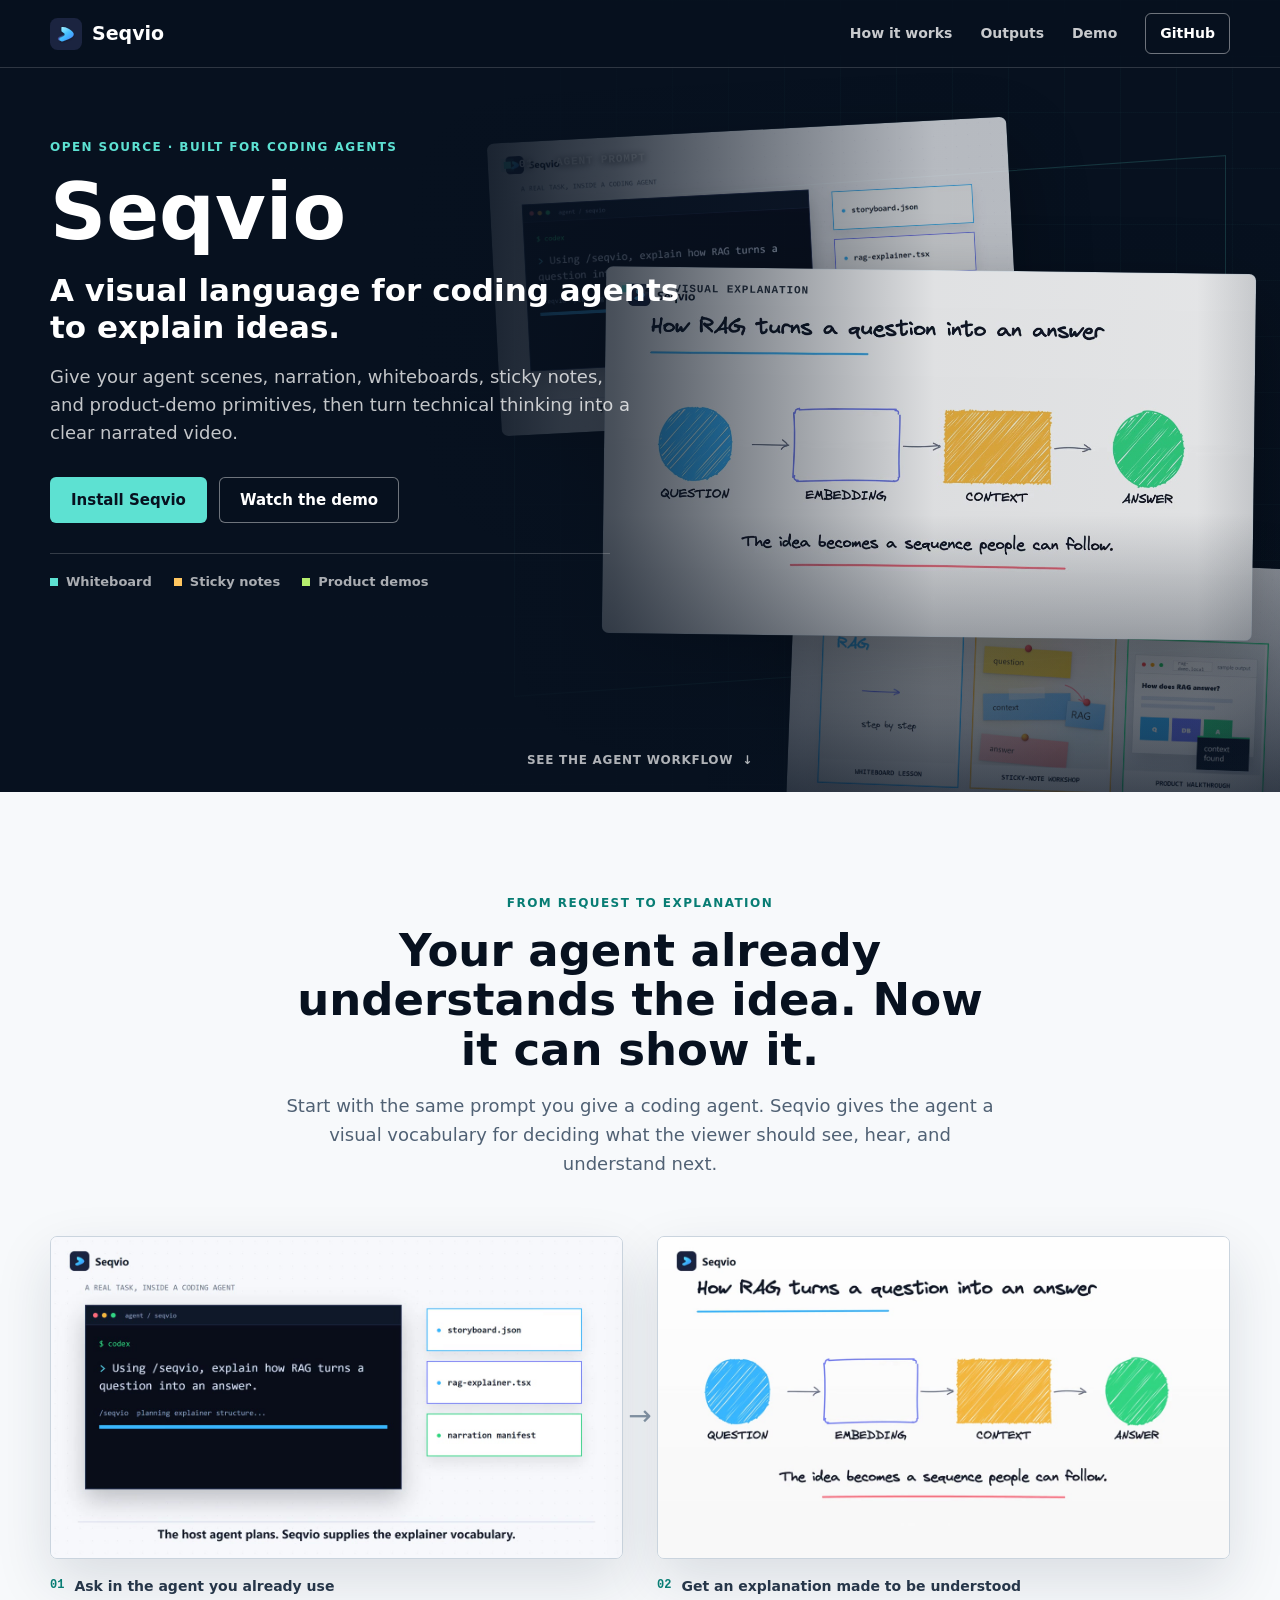
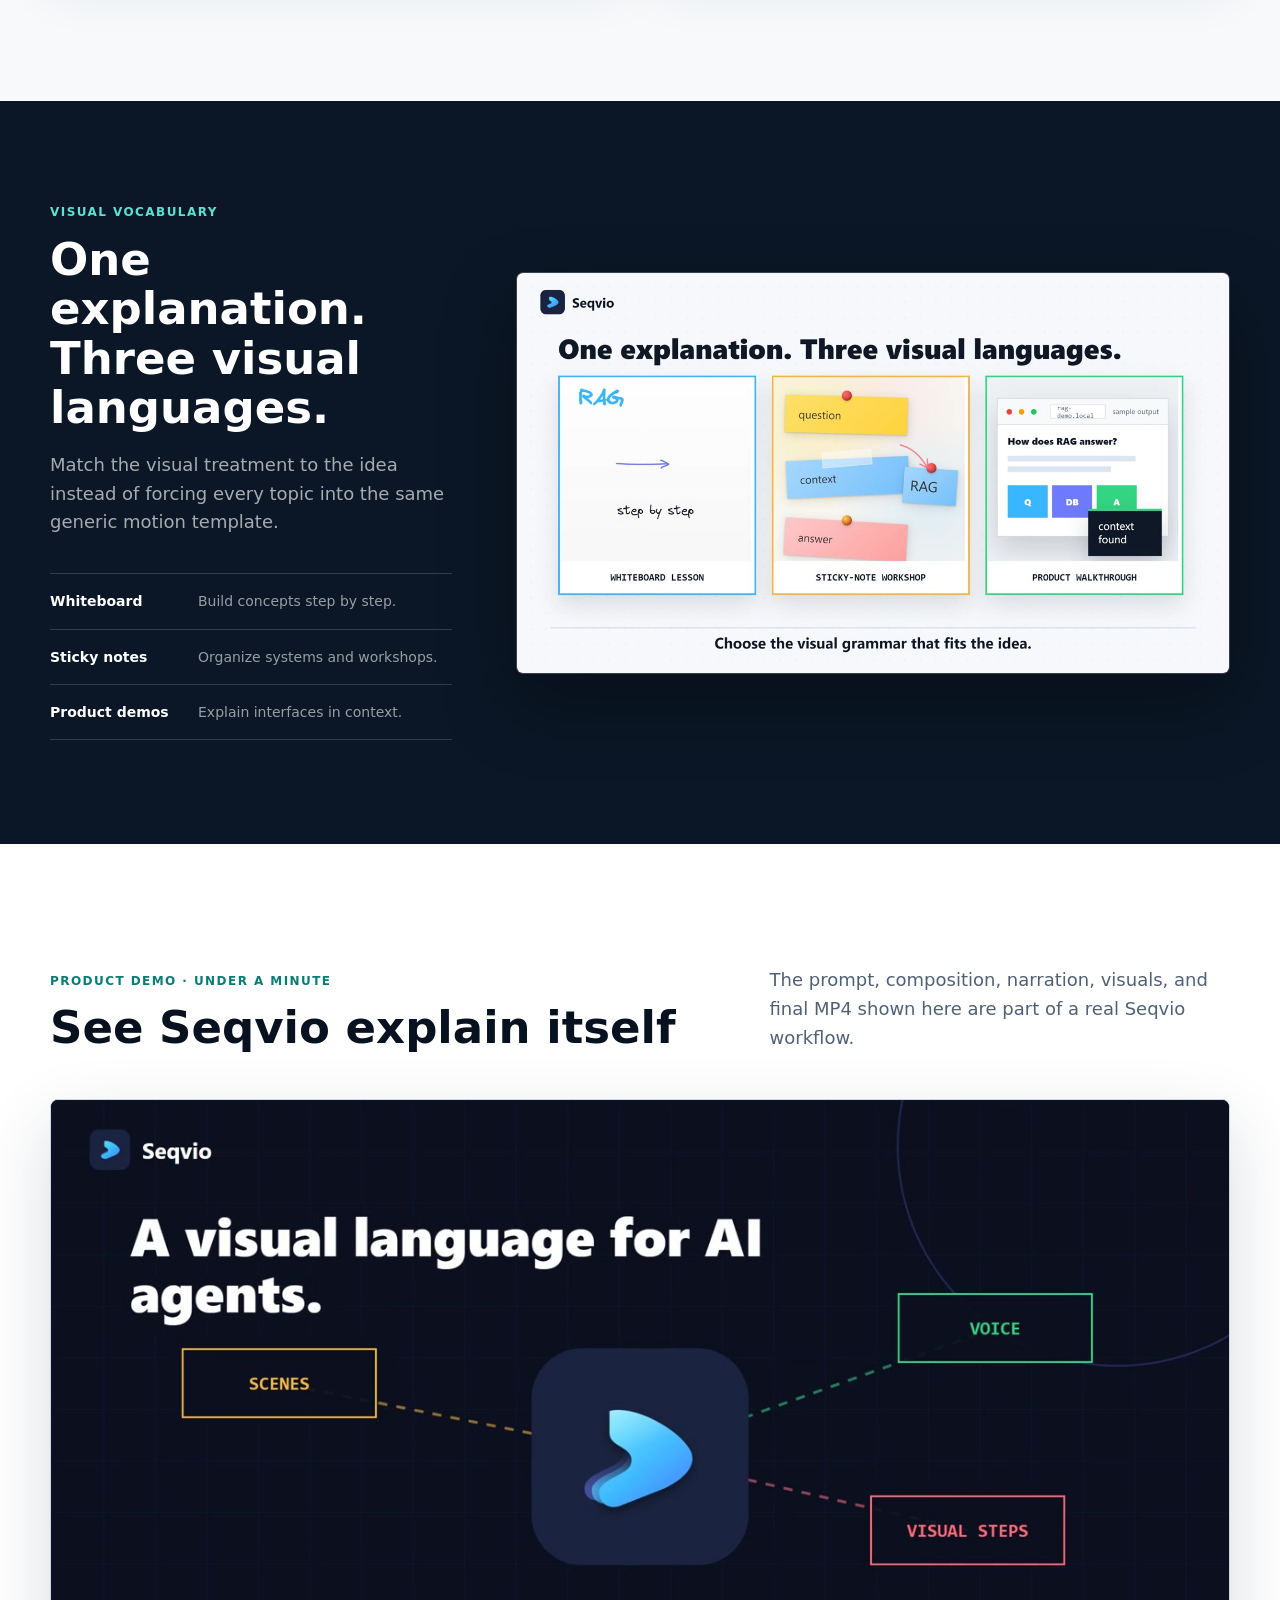
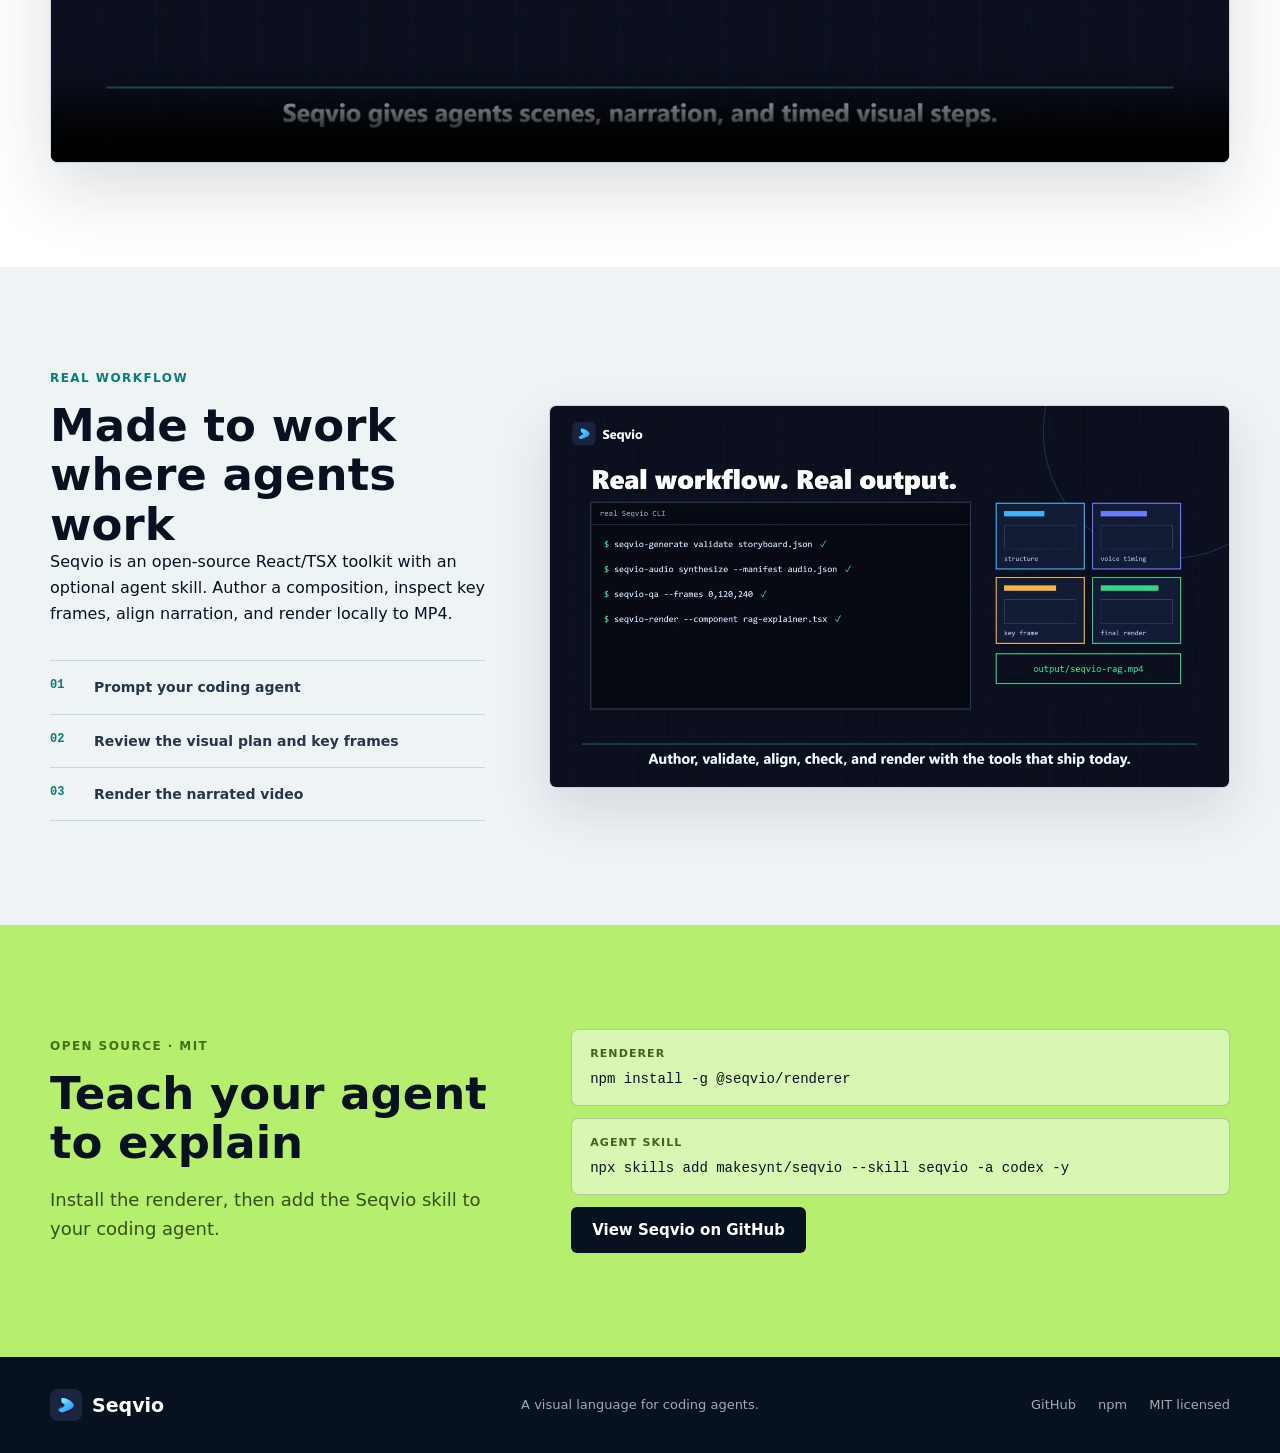
==== index.html @ 4e66302e "feat: elevate hero product showcase" ====
<!doctype html>
<html lang="en">
  <head>
    <meta charset="utf-8" />
    <meta name="viewport" content="width=device-width, initial-scale=1" />
    <title>Seqvio - A visual language for coding agents</title>
    <meta name="description" content="Seqvio gives coding agents a visual language for turning complex ideas into clear narrated videos with whiteboards, sticky notes, and product walkthroughs." />
    <meta property="og:type" content="website" />
    <meta property="og:title" content="Seqvio - A visual language for coding agents" />
    <meta property="og:description" content="Turn an agent's explanation into a clear narrated video, with visual primitives built for technical ideas." />
    <meta property="og:url" content="https://makesynt.github.io/seqvio-landing/" />
    <meta property="og:image" content="https://makesynt.github.io/seqvio-landing/assets/launch/gallery-01-agent-visual-language.png" />
    <meta name="twitter:card" content="summary_large_image" />
    <meta name="twitter:image" content="https://makesynt.github.io/seqvio-landing/assets/launch/gallery-01-agent-visual-language.png" />
    <meta name="theme-color" content="#07111f" />
    <link rel="canonical" href="https://makesynt.github.io/seqvio-landing/" />
    <link rel="icon" href="assets/brand/seqvio-icon.svg" type="image/svg+xml" />
    <link rel="stylesheet" href="styles.css" />
  </head>
  <body>
    <header class="site-header" aria-label="Primary navigation">
      <a class="brand" href="#top" aria-label="Seqvio home">
        <img src="assets/brand/seqvio-icon.svg" alt="" />
        <span>Seqvio</span>
      </a>
      <nav class="nav-links" aria-label="Page sections">
        <a href="#how-it-works">How it works</a>
        <a href="#outputs">Outputs</a>
        <a href="#demo">Demo</a>
        <a class="nav-github" href="https://github.com/makesynt/seqvio">GitHub</a>
      </nav>
    </header>

    <main id="top">
      <section class="hero" aria-labelledby="hero-title">
        <div class="hero-backdrop" aria-hidden="true">
          <div class="hero-grid"></div>
          <div class="hero-stage">
            <figure class="hero-frame hero-frame-prompt">
              <span>01 · Agent prompt</span>
              <img src="assets/images/agent-prompt.jpg" alt="" />
            </figure>
            <figure class="hero-frame hero-frame-output">
              <span>02 · Visual explanation</span>
              <img src="assets/images/rag-explanation.jpg" alt="" />
            </figure>
            <figure class="hero-frame hero-frame-languages">
              <span>03 · Choose the visual language</span>
              <img src="assets/images/visual-languages.jpg" alt="" />
            </figure>
          </div>
        </div>
        <div class="hero-shade" aria-hidden="true"></div>
        <div class="hero-content">
          <p class="eyebrow">Open source · Built for coding agents</p>
          <h1 id="hero-title">Seqvio</h1>
          <p class="hero-subtitle">A visual language for coding agents to explain ideas.</p>
          <p class="hero-copy">Give your agent scenes, narration, whiteboards, sticky notes, and product-demo primitives, then turn technical thinking into a clear narrated video.</p>
          <div class="hero-actions" aria-label="Primary actions">
            <a class="button primary" href="#install">Install Seqvio</a>
            <a class="button secondary" href="#demo">Watch the demo</a>
          </div>
          <div class="hero-capabilities" aria-label="Seqvio visual languages">
            <span><i class="capability-mark blue"></i>Whiteboard</span>
            <span><i class="capability-mark amber"></i>Sticky notes</span>
            <span><i class="capability-mark green"></i>Product demos</span>
          </div>
        </div>
        <a class="hero-cue" href="#how-it-works">See the agent workflow <span aria-hidden="true">↓</span></a>
      </section>

      <section class="section transformation" id="how-it-works" aria-labelledby="transform-title">
        <div class="section-inner">
          <div class="section-heading centered">
            <p class="eyebrow">From request to explanation</p>
            <h2 id="transform-title">Your agent already understands the idea. Now it can show it.</h2>
            <p>Start with the same prompt you give a coding agent. Seqvio gives the agent a visual vocabulary for deciding what the viewer should see, hear, and understand next.</p>
          </div>
          <div class="before-after">
            <figure>
              <img src="assets/images/agent-prompt.jpg" alt="A real coding-agent prompt asking for a RAG explainer video" />
              <figcaption><span>01</span> Ask in the agent you already use</figcaption>
            </figure>
            <div class="flow-arrow" aria-hidden="true">→</div>
            <figure>
              <img src="assets/images/rag-explanation.jpg" alt="A Seqvio frame explaining the RAG pipeline from question to answer" />
              <figcaption><span>02</span> Get an explanation made to be understood</figcaption>
            </figure>
          </div>
        </div>
      </section>

      <section class="section outputs" id="outputs" aria-labelledby="outputs-title">
        <div class="section-inner">
          <div class="outputs-copy">
            <div class="section-heading">
              <p class="eyebrow">Visual vocabulary</p>
              <h2 id="outputs-title">One explanation. Three visual languages.</h2>
              <p>Match the visual treatment to the idea instead of forcing every topic into the same generic motion template.</p>
            </div>
            <div class="language-list" aria-label="Available visual languages">
              <div><strong>Whiteboard</strong><span>Build concepts step by step.</span></div>
              <div><strong>Sticky notes</strong><span>Organize systems and workshops.</span></div>
              <div><strong>Product demos</strong><span>Explain interfaces in context.</span></div>
            </div>
          </div>
          <figure class="wide-frame">
            <img src="assets/images/visual-languages.jpg" alt="Whiteboard, sticky-note, and product-demo scenes made with Seqvio" />
          </figure>
        </div>
      </section>

      <section class="section demo" id="demo" aria-labelledby="demo-title">
        <div class="section-inner">
          <div class="section-heading demo-heading">
            <div>
              <p class="eyebrow">Product demo · Under a minute</p>
              <h2 id="demo-title">See Seqvio explain itself</h2>
            </div>
            <p>The prompt, composition, narration, visuals, and final MP4 shown here are part of a real Seqvio workflow.</p>
          </div>
          <div class="demo-frame">
            <video src="assets/videos/seqvio-product-hunt-en-bgm.mp4" poster="assets/images/hero-poster.jpg" controls playsinline preload="metadata"></video>
          </div>
        </div>
      </section>

      <section class="section workflow" aria-labelledby="workflow-title">
        <div class="section-inner workflow-layout">
          <div class="section-heading">
            <p class="eyebrow">Real workflow</p>
            <h2 id="workflow-title">Made to work where agents work</h2>
            <p>Seqvio is an open-source React/TSX toolkit with an optional agent skill. Author a composition, inspect key frames, align narration, and render locally to MP4.</p>
            <ol class="pipeline" aria-label="Seqvio workflow">
              <li><span>01</span> Prompt your coding agent</li>
              <li><span>02</span> Review the visual plan and key frames</li>
              <li><span>03</span> Render the narrated video</li>
            </ol>
          </div>
          <figure class="workflow-frame">
            <img src="assets/images/real-workflow.jpg" alt="Seqvio command-line workflow with validation, snapshots, and rendering" />
          </figure>
        </div>
      </section>

      <section class="section install" id="install" aria-labelledby="install-title">
        <div class="section-inner install-layout">
          <div class="section-heading">
            <p class="eyebrow">Open source · MIT</p>
            <h2 id="install-title">Teach your agent to explain</h2>
            <p>Install the renderer, then add the Seqvio skill to your coding agent.</p>
          </div>
          <div class="install-stack">
            <div class="command"><span>Renderer</span><code>npm install -g @seqvio/renderer</code></div>
            <div class="command"><span>Agent skill</span><code>npx skills add makesynt/seqvio --skill seqvio -a codex -y</code></div>
            <a class="button primary dark-button" href="https://github.com/makesynt/seqvio">View Seqvio on GitHub</a>
          </div>
        </div>
      </section>
    </main>

    <footer class="site-footer">
      <a class="brand footer-brand" href="#top" aria-label="Seqvio home">
        <img src="assets/brand/seqvio-icon.svg" alt="" />
        <span>Seqvio</span>
      </a>
      <p>A visual language for coding agents.</p>
      <div>
        <a href="https://github.com/makesynt/seqvio">GitHub</a>
        <a href="https://www.npmjs.com/package/@seqvio/renderer">npm</a>
        <span>MIT licensed</span>
      </div>
    </footer>
  </body>
</html>
---- styles.css ----
:root {
  color-scheme: light;
  --ink: #07111f;
  --ink-soft: #263649;
  --paper: #f7f9fb;
  --white: #ffffff;
  --line: #d9e1e8;
  --cyan: #5de1d2;
  --cyan-dark: #087d74;
  --green: #b6ee6e;
  --amber: #ffc760;
  --rose: #ff8d9d;
  --max: 1180px;
  --header-height: 68px;
  font-family: Inter, ui-sans-serif, system-ui, -apple-system, BlinkMacSystemFont, "Segoe UI", sans-serif;
}

* {
  box-sizing: border-box;
}

html {
  scroll-behavior: smooth;
  scroll-padding-top: calc(var(--header-height) + 24px);
}

body {
  margin: 0;
  color: var(--ink);
  background: var(--paper);
  font-size: 16px;
  line-height: 1.6;
  letter-spacing: 0;
}

img,
video {
  display: block;
  max-width: 100%;
}

a {
  color: inherit;
  text-decoration: none;
}

figure,
p,
h1,
h2,
h3 {
  margin: 0;
}

.site-header {
  position: absolute;
  z-index: 20;
  top: 0;
  left: 0;
  width: 100%;
  height: var(--header-height);
  display: flex;
  align-items: center;
  justify-content: space-between;
  padding: 0 max(28px, calc((100vw - var(--max)) / 2));
  color: var(--white);
  border-bottom: 1px solid rgba(255, 255, 255, 0.16);
  background: rgba(7, 17, 31, 0.72);
  backdrop-filter: blur(12px);
}

.brand {
  display: inline-flex;
  align-items: center;
  gap: 10px;
  font-size: 19px;
  font-weight: 760;
}

.brand img {
  width: 32px;
  height: 32px;
}

.nav-links {
  display: flex;
  align-items: center;
  gap: 28px;
  font-size: 14px;
  font-weight: 650;
}

.nav-links a:not(.nav-github) {
  color: rgba(255, 255, 255, 0.78);
}

.nav-links a:hover,
.nav-links a:focus-visible {
  color: var(--white);
}

.nav-github {
  padding: 8px 14px;
  border: 1px solid rgba(255, 255, 255, 0.42);
  border-radius: 6px;
}

.hero {
  position: relative;
  min-height: 680px;
  height: 88svh;
  max-height: 840px;
  overflow: hidden;
  color: var(--white);
  background: var(--ink);
  isolation: isolate;
}

.hero-backdrop,
.hero-shade {
  position: absolute;
  inset: 0;
  width: 100%;
  height: 100%;
}

.hero-backdrop {
  overflow: hidden;
  background: #07111f;
}

.hero-grid {
  position: absolute;
  inset: 0;
  opacity: 0.42;
  background-image:
    linear-gradient(rgba(93, 225, 210, 0.08) 1px, transparent 1px),
    linear-gradient(90deg, rgba(93, 225, 210, 0.08) 1px, transparent 1px);
  background-size: 56px 56px;
  mask-image: linear-gradient(90deg, transparent 8%, #000 50%, #000 100%);
}

.hero-stage {
  position: absolute;
  z-index: 1;
  top: var(--header-height);
  right: max(-26px, calc((100vw - 1540px) / 2));
  width: 910px;
  height: calc(100% - var(--header-height));
}

.hero-stage::before,
.hero-stage::after {
  content: "";
  position: absolute;
  pointer-events: none;
}

.hero-stage::before {
  z-index: 0;
  left: 118px;
  top: 112px;
  width: 710px;
  height: 490px;
  border: 1px solid rgba(93, 225, 210, 0.2);
  transform: skewY(-4deg);
}

.hero-stage::after {
  z-index: 5;
  inset: 0;
  background: linear-gradient(90deg, rgba(7, 17, 31, 0.45) 0%, transparent 18%, transparent 88%, rgba(7, 17, 31, 0.25) 100%);
}

.hero-frame {
  position: absolute;
  overflow: hidden;
  border: 1px solid rgba(203, 220, 235, 0.38);
  border-radius: 7px;
  background: var(--white);
  box-shadow: 0 32px 80px rgba(0, 0, 0, 0.46);
  transform-origin: center;
}

.hero-frame img {
  width: 100%;
  aspect-ratio: 16 / 9;
  object-fit: cover;
}

.hero-frame > span {
  position: absolute;
  z-index: 2;
  top: 13px;
  left: 15px;
  display: flex;
  align-items: center;
  gap: 8px;
  color: rgba(255, 255, 255, 0.9);
  font-family: ui-monospace, SFMono-Regular, Menlo, Consolas, monospace;
  font-size: 11px;
  font-weight: 800;
  letter-spacing: 0.08em;
  text-transform: uppercase;
  text-shadow: 0 1px 7px rgba(0, 0, 0, 0.9);
}

.hero-frame > span::before {
  content: "";
  width: 7px;
  height: 7px;
  flex: 0 0 7px;
  background: var(--cyan);
  box-shadow: 0 0 0 3px rgba(93, 225, 210, 0.18);
}

.hero-frame-prompt {
  z-index: 1;
  top: 62px;
  right: 292px;
  width: 520px;
  opacity: 0.83;
  transform: rotate(-3deg);
  animation: hero-drift-prompt 9s ease-in-out infinite;
}

.hero-frame-output {
  z-index: 3;
  top: 202px;
  right: 52px;
  width: 650px;
  transform: rotate(0.7deg);
  animation: hero-drift-output 8s ease-in-out infinite;
}

.hero-frame-languages {
  z-index: 2;
  top: 492px;
  right: 6px;
  width: 510px;
  opacity: 0.9;
  transform: rotate(2.2deg);
  animation: hero-drift-languages 10s ease-in-out infinite;
}

.hero-frame-output > span,
.hero-frame-languages > span {
  color: rgba(7, 17, 31, 0.86);
  text-shadow: 0 1px 6px rgba(255, 255, 255, 0.92);
}

.hero-shade {
  z-index: 2;
  background:
    linear-gradient(90deg, #07111f 0%, rgba(7, 17, 31, 0.98) 31%, rgba(7, 17, 31, 0.73) 48%, rgba(7, 17, 31, 0.12) 73%, rgba(7, 17, 31, 0.1) 100%),
    linear-gradient(0deg, rgba(7, 17, 31, 0.72) 0%, transparent 35%);
}

.hero-content {
  position: relative;
  z-index: 6;
  width: min(var(--max), calc(100% - 56px));
  margin: 0 auto;
  padding-top: 140px;
}

.eyebrow {
  color: var(--cyan-dark);
  font-size: 12px;
  font-weight: 800;
  line-height: 1.3;
  letter-spacing: 0.12em;
  text-transform: uppercase;
}

.hero .eyebrow,
.outputs .eyebrow {
  color: var(--cyan);
}

.hero h1 {
  margin-top: 18px;
  font-size: 78px;
  line-height: 0.98;
  letter-spacing: 0;
}

.hero-subtitle {
  max-width: 650px;
  margin-top: 22px;
  font-size: 31px;
  font-weight: 710;
  line-height: 1.18;
}

.hero-copy {
  max-width: 580px;
  margin-top: 18px;
  color: rgba(255, 255, 255, 0.76);
  font-size: 18px;
  line-height: 1.55;
}

.hero-actions {
  display: flex;
  flex-wrap: wrap;
  gap: 12px;
  margin-top: 30px;
}

.hero-capabilities {
  display: flex;
  flex-wrap: wrap;
  gap: 22px;
  width: min(560px, 100%);
  margin-top: 30px;
  padding-top: 18px;
  border-top: 1px solid rgba(255, 255, 255, 0.18);
  color: rgba(255, 255, 255, 0.66);
  font-size: 13px;
  font-weight: 680;
}

.hero-capabilities span {
  display: inline-flex;
  align-items: center;
  gap: 8px;
}

.capability-mark {
  width: 8px;
  height: 8px;
  flex: 0 0 8px;
  background: var(--cyan);
}

.capability-mark.amber {
  background: var(--amber);
}

.capability-mark.green {
  background: var(--green);
}

@keyframes hero-drift-prompt {
  0%, 100% { transform: translate3d(0, 0, 0) rotate(-3deg); }
  50% { transform: translate3d(-5px, -7px, 0) rotate(-2.6deg); }
}

@keyframes hero-drift-output {
  0%, 100% { transform: translate3d(0, 0, 0) rotate(0.7deg); }
  50% { transform: translate3d(4px, -8px, 0) rotate(0.3deg); }
}

@keyframes hero-drift-languages {
  0%, 100% { transform: translate3d(0, 0, 0) rotate(2.2deg); }
  50% { transform: translate3d(-4px, 6px, 0) rotate(1.8deg); }
}

.button {
  display: inline-flex;
  min-height: 46px;
  align-items: center;
  justify-content: center;
  padding: 0 20px;
  border: 1px solid transparent;
  border-radius: 6px;
  font-size: 15px;
  font-weight: 760;
  transition: transform 160ms ease, background 160ms ease, border-color 160ms ease;
}

.button:hover {
  transform: translateY(-1px);
}

.button.primary {
  color: var(--ink);
  background: var(--cyan);
}

.button.primary:hover {
  background: #7aeadf;
}

.button.secondary {
  color: var(--white);
  border-color: rgba(255, 255, 255, 0.42);
  background: rgba(7, 17, 31, 0.3);
}

.hero-cue {
  position: absolute;
  z-index: 7;
  left: 50%;
  bottom: 22px;
  display: flex;
  align-items: center;
  gap: 9px;
  color: rgba(255, 255, 255, 0.68);
  font-size: 12px;
  font-weight: 720;
  letter-spacing: 0.06em;
  text-transform: uppercase;
  transform: translateX(-50%);
}

.section {
  padding: 104px 28px;
}

.section-inner {
  width: min(var(--max), 100%);
  margin: 0 auto;
}

.section-heading {
  max-width: 720px;
}

.section-heading h2 {
  margin-top: 14px;
  font-size: 45px;
  line-height: 1.1;
  letter-spacing: 0;
}

.section-heading > p:last-child,
.section-heading div + p,
.demo-heading > p {
  margin-top: 18px;
  color: #506174;
  font-size: 18px;
}

.section-heading.centered {
  margin: 0 auto;
  text-align: center;
}

.before-after {
  display: grid;
  grid-template-columns: minmax(0, 1fr) 34px minmax(0, 1fr);
  align-items: center;
  margin-top: 58px;
}

.before-after figure {
  min-width: 0;
}

.before-after img,
.wide-frame img,
.workflow-frame img {
  width: 100%;
  aspect-ratio: 16 / 9;
  object-fit: cover;
  border: 1px solid #cad4de;
  border-radius: 7px;
  box-shadow: 0 22px 56px rgba(26, 42, 58, 0.13);
}

.before-after figcaption {
  display: flex;
  align-items: center;
  gap: 10px;
  margin-top: 16px;
  color: var(--ink-soft);
  font-size: 14px;
  font-weight: 720;
}

.before-after figcaption span,
.pipeline span {
  color: var(--cyan-dark);
  font-family: ui-monospace, SFMono-Regular, Menlo, Consolas, monospace;
  font-size: 12px;
}

.flow-arrow {
  color: #8292a3;
  font-size: 28px;
  text-align: center;
}

.outputs {
  color: var(--white);
  background: #0b1726;
}

.outputs .section-inner {
  display: grid;
  grid-template-columns: 0.72fr 1.28fr;
  gap: 64px;
  align-items: center;
}

.outputs .section-heading > p:last-child {
  color: rgba(255, 255, 255, 0.64);
}

.language-list {
  margin-top: 36px;
  border-top: 1px solid rgba(255, 255, 255, 0.16);
}

.language-list div {
  display: grid;
  grid-template-columns: 132px 1fr;
  gap: 16px;
  padding: 16px 0;
  border-bottom: 1px solid rgba(255, 255, 255, 0.16);
}

.language-list strong {
  font-size: 14px;
}

.language-list span {
  color: rgba(255, 255, 255, 0.58);
  font-size: 14px;
}

.wide-frame img {
  border-color: rgba(255, 255, 255, 0.18);
  box-shadow: 0 30px 70px rgba(0, 0, 0, 0.34);
}

.demo {
  background: var(--white);
}

.demo-heading {
  max-width: none;
  display: grid;
  grid-template-columns: 1fr 0.72fr;
  gap: 80px;
  align-items: end;
}

.demo-frame {
  margin-top: 46px;
  overflow: hidden;
  border: 1px solid #cbd6e0;
  border-radius: 8px;
  background: var(--ink);
  box-shadow: 0 26px 70px rgba(18, 38, 58, 0.16);
}

.demo-frame video {
  width: 100%;
  aspect-ratio: 16 / 9;
}

.workflow {
  background: #eef3f6;
}

.workflow-layout {
  display: grid;
  grid-template-columns: 0.78fr 1.22fr;
  gap: 64px;
  align-items: center;
}

.pipeline {
  margin: 34px 0 0;
  padding: 0;
  list-style: none;
  border-top: 1px solid #cbd5df;
}

.pipeline li {
  display: grid;
  grid-template-columns: 34px 1fr;
  gap: 10px;
  padding: 15px 0;
  border-bottom: 1px solid #cbd5df;
  color: var(--ink-soft);
  font-size: 14px;
  font-weight: 680;
}

.install {
  color: var(--ink);
  background: var(--green);
}

.install .eyebrow {
  color: #476f17;
}

.install-layout {
  display: grid;
  grid-template-columns: 0.8fr 1.2fr;
  gap: 82px;
  align-items: center;
}

.install .section-heading > p:last-child {
  color: #355119;
}

.install-stack {
  display: grid;
  gap: 12px;
}

.command {
  min-width: 0;
  padding: 15px 18px;
  border: 1px solid rgba(7, 17, 31, 0.2);
  border-radius: 7px;
  background: rgba(255, 255, 255, 0.48);
}

.command span {
  display: block;
  margin-bottom: 5px;
  color: #476021;
  font-size: 11px;
  font-weight: 800;
  letter-spacing: 0.1em;
  text-transform: uppercase;
}

.command code {
  display: block;
  overflow-x: auto;
  color: var(--ink);
  font-family: ui-monospace, SFMono-Regular, Menlo, Consolas, monospace;
  font-size: 14px;
  white-space: nowrap;
}

.dark-button {
  justify-self: start;
  color: var(--white) !important;
  background: var(--ink) !important;
}

.site-footer {
  display: grid;
  grid-template-columns: 1fr auto 1fr;
  align-items: center;
  gap: 28px;
  padding: 32px max(28px, calc((100vw - var(--max)) / 2));
  color: rgba(255, 255, 255, 0.64);
  background: var(--ink);
  font-size: 13px;
}

.footer-brand {
  color: var(--white);
}

.site-footer > div {
  justify-self: end;
  display: flex;
  gap: 22px;
}

.site-footer a:hover {
  color: var(--white);
}

@media (max-width: 1180px) {
  .hero-stage {
    right: -170px;
    width: 860px;
  }

  .hero-shade {
    background:
      linear-gradient(90deg, #07111f 0%, rgba(7, 17, 31, 0.99) 45%, rgba(7, 17, 31, 0.88) 57%, rgba(7, 17, 31, 0.22) 80%, rgba(7, 17, 31, 0.1) 100%),
      linear-gradient(0deg, rgba(7, 17, 31, 0.76) 0%, transparent 40%);
  }

  .hero-frame-prompt {
    right: 260px;
    width: 460px;
  }

  .hero-frame-output {
    right: 110px;
    width: 540px;
  }

  .hero-frame-languages {
    right: 0;
    width: 450px;
  }
}

@media (max-width: 900px) {
  .nav-links a:not(.nav-github) {
    display: none;
  }

  .hero {
    min-height: 680px;
    height: 88svh;
  }

  .hero-stage {
    right: -170px;
    width: 720px;
  }

  .hero-shade {
    background:
      linear-gradient(90deg, #07111f 0%, rgba(7, 17, 31, 0.99) 56%, rgba(7, 17, 31, 0.64) 72%, rgba(7, 17, 31, 0.14) 100%),
      linear-gradient(0deg, rgba(7, 17, 31, 0.76) 0%, transparent 40%);
  }

  .hero-frame-prompt {
    right: 238px;
    width: 440px;
  }

  .hero-frame-output {
    top: 230px;
    right: 90px;
    width: 480px;
  }

  .hero-frame-languages {
    top: 500px;
    right: 0;
    width: 430px;
  }

  .hero h1 {
    font-size: 60px;
  }

  .hero-subtitle {
    font-size: 27px;
  }

  .section {
    padding: 78px 24px;
  }

  .section-heading h2 {
    font-size: 36px;
  }

  .outputs .section-inner,
  .workflow-layout,
  .install-layout {
    grid-template-columns: 1fr;
    gap: 46px;
  }

  .demo-heading {
    grid-template-columns: 1fr;
    gap: 0;
  }

  .site-footer {
    grid-template-columns: 1fr 1fr;
  }

  .site-footer > p {
    display: none;
  }
}

@media (max-width: 640px) {
  :root {
    --header-height: 62px;
  }

  .site-header {
    padding: 0 18px;
  }

  .brand {
    font-size: 17px;
  }

  .brand img {
    width: 29px;
    height: 29px;
  }

  .nav-github {
    padding: 7px 11px;
  }

  .hero {
    min-height: 748px;
    height: 92svh;
    max-height: 790px;
  }

  .hero-grid {
    background-size: 40px 40px;
    mask-image: linear-gradient(180deg, transparent 0%, #000 46%, #000 100%);
  }

  .hero-stage {
    top: 424px;
    right: -58px;
    width: 500px;
    height: 332px;
  }

  .hero-stage::before {
    left: 72px;
    top: 30px;
    width: 390px;
    height: 250px;
  }

  .hero-stage::after {
    background: linear-gradient(180deg, rgba(7, 17, 31, 0.5) 0%, transparent 32%, rgba(7, 17, 31, 0.18) 100%);
  }

  .hero-frame-prompt {
    top: 6px;
    right: 182px;
    width: 300px;
    opacity: 0.72;
  }

  .hero-frame-output {
    top: 92px;
    right: 60px;
    width: 370px;
  }

  .hero-frame-languages {
    display: none;
  }

  .hero-frame > span {
    top: 9px;
    left: 10px;
    font-size: 9px;
  }

  .hero-shade {
    background: linear-gradient(180deg, #07111f 0%, #07111f 49%, rgba(7, 17, 31, 0.88) 61%, rgba(7, 17, 31, 0.16) 100%);
  }

  .hero-content {
    width: calc(100% - 36px);
    padding-top: 100px;
  }

  .hero h1 {
    margin-top: 14px;
    font-size: 52px;
  }

  .hero-subtitle {
    margin-top: 18px;
    font-size: 23px;
  }

  .hero-copy {
    margin-top: 15px;
    font-size: 16px;
  }

  .hero-actions {
    margin-top: 24px;
  }

  .hero-actions .button {
    flex: 1 1 150px;
  }

  .hero-capabilities {
    display: none;
  }

  .hero-cue {
    bottom: 14px;
    white-space: nowrap;
  }

  .section {
    padding: 64px 18px;
  }

  .section-heading h2 {
    font-size: 31px;
  }

  .section-heading > p:last-child,
  .section-heading div + p,
  .demo-heading > p {
    font-size: 16px;
  }

  .before-after {
    grid-template-columns: 1fr;
    gap: 24px;
    margin-top: 40px;
  }

  .flow-arrow {
    transform: rotate(90deg);
  }

  .outputs .section-inner,
  .workflow-layout,
  .install-layout {
    gap: 36px;
  }

  .language-list div {
    grid-template-columns: 110px 1fr;
  }

  .demo-frame {
    margin-top: 32px;
  }

  .command code {
    font-size: 12px;
    white-space: normal;
    overflow-wrap: anywhere;
  }

  .site-footer {
    grid-template-columns: 1fr;
    gap: 18px;
    padding: 28px 18px;
  }

  .site-footer > div {
    justify-self: start;
    flex-wrap: wrap;
  }
}

@media (prefers-reduced-motion: reduce) {
  html {
    scroll-behavior: auto;
  }

  .button {
    transition: none;
  }

  .hero-frame {
    animation: none;
  }
}
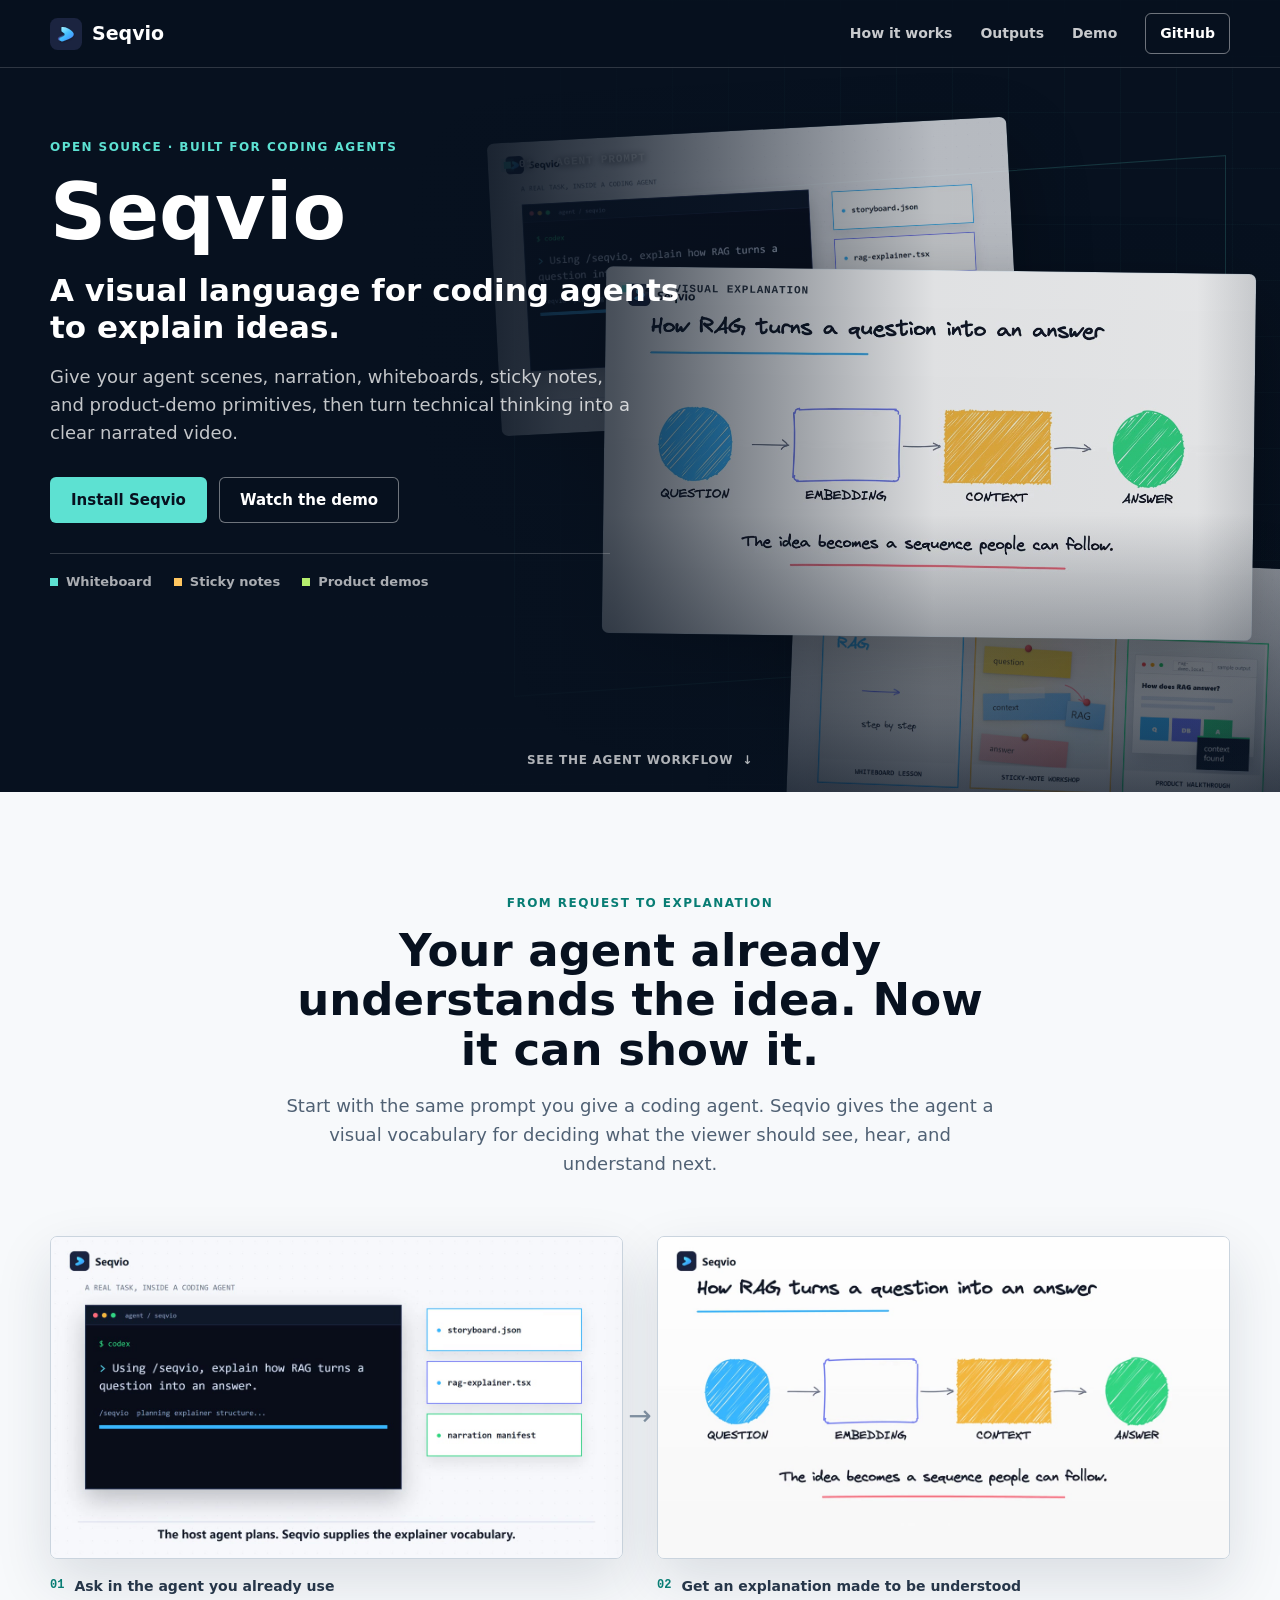
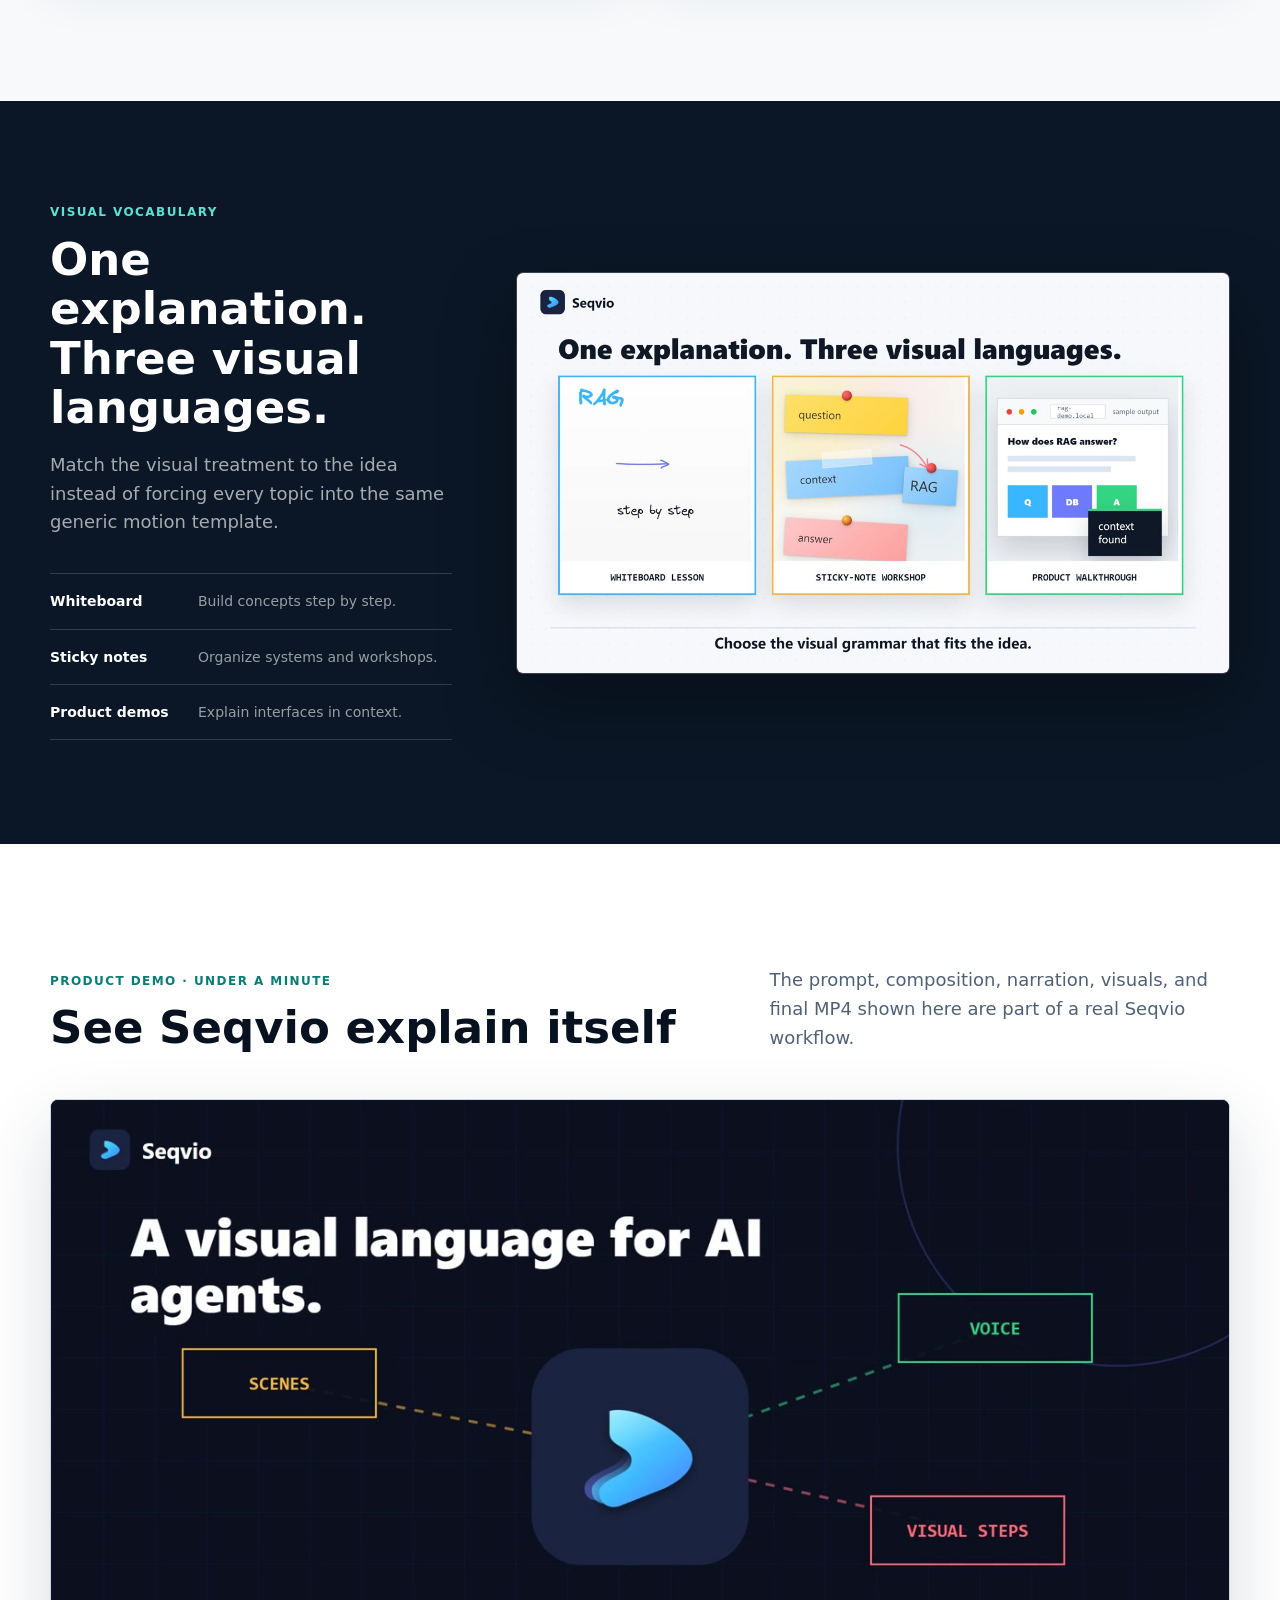
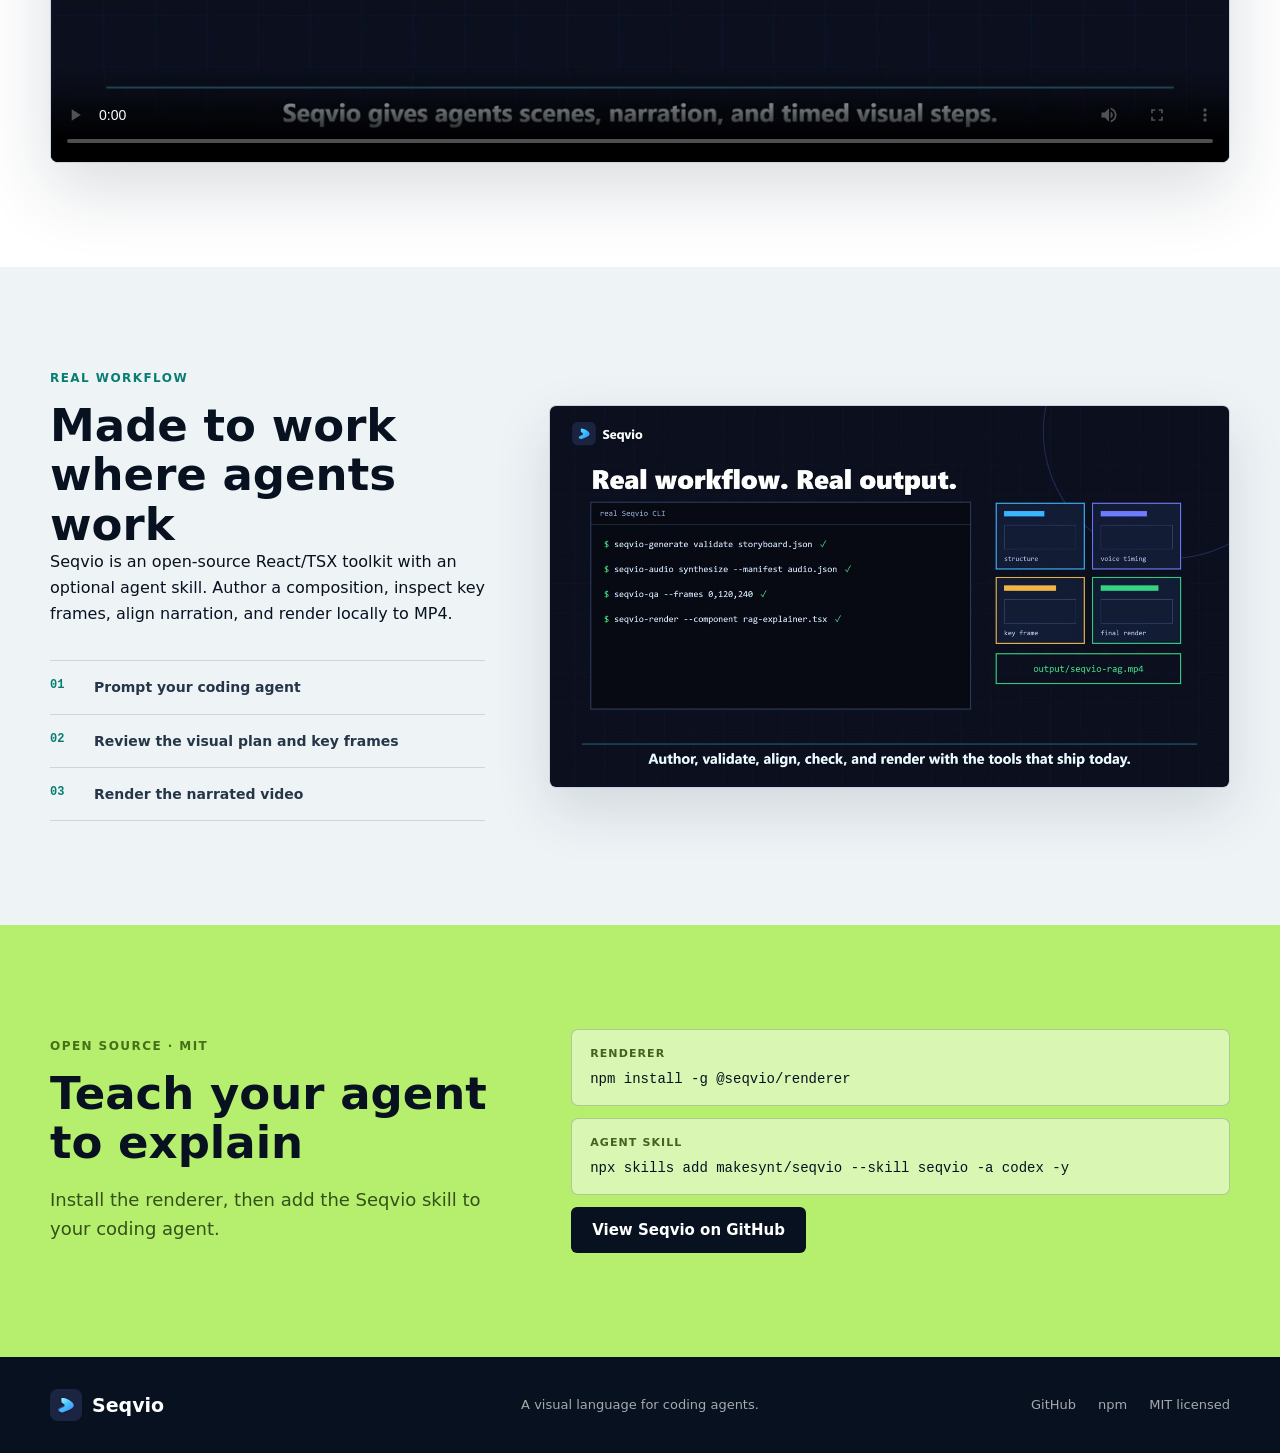
==== commit 2f152937: "feat: connect GoatCounter analytics" ====
--- a/index.html
+++ b/index.html
@@ -13,6 +13,7 @@
     <meta name="twitter:card" content="summary_large_image" />
     <meta name="twitter:image" content="https://makesynt.github.io/seqvio-landing/assets/launch/gallery-01-agent-visual-language.png" />
     <meta name="theme-color" content="#07111f" />
+    <meta name="seqvio-analytics-endpoint" content="" />
     <link rel="canonical" href="https://makesynt.github.io/seqvio-landing/" />
     <link rel="icon" href="assets/brand/seqvio-icon.svg" type="image/svg+xml" />
     <link rel="stylesheet" href="styles.css" />
@@ -27,7 +28,7 @@
         <a href="#how-it-works">How it works</a>
         <a href="#outputs">Outputs</a>
         <a href="#demo">Demo</a>
-        <a class="nav-github" href="https://github.com/makesynt/seqvio">GitHub</a>
+        <a class="nav-github" href="https://github.com/makesynt/seqvio" data-track="nav_github">GitHub</a>
       </nav>
     </header>
 
@@ -57,8 +58,8 @@
           <p class="hero-subtitle">A visual language for coding agents to explain ideas.</p>
           <p class="hero-copy">Give your agent scenes, narration, whiteboards, sticky notes, and product-demo primitives, then turn technical thinking into a clear narrated video.</p>
           <div class="hero-actions" aria-label="Primary actions">
-            <a class="button primary" href="#install">Install Seqvio</a>
-            <a class="button secondary" href="#demo">Watch the demo</a>
+            <a class="button primary" href="#install" data-track="hero_install">Install Seqvio</a>
+            <a class="button secondary" href="#demo" data-track="hero_demo">Watch the demo</a>
           </div>
           <div class="hero-capabilities" aria-label="Seqvio visual languages">
             <span><i class="capability-mark blue"></i>Whiteboard</span>
@@ -120,7 +121,7 @@
             <p>The prompt, composition, narration, visuals, and final MP4 shown here are part of a real Seqvio workflow.</p>
           </div>
           <div class="demo-frame">
-            <video src="assets/videos/seqvio-product-hunt-en-bgm.mp4" poster="assets/images/hero-poster.jpg" controls playsinline preload="metadata"></video>
+            <video src="assets/videos/seqvio-product-hunt-en-bgm.mp4" poster="assets/images/hero-poster.jpg" controls playsinline preload="metadata" data-track="demo_video"></video>
           </div>
         </div>
       </section>
@@ -153,7 +154,7 @@
           <div class="install-stack">
             <div class="command"><span>Renderer</span><code>npm install -g @seqvio/renderer</code></div>
             <div class="command"><span>Agent skill</span><code>npx skills add makesynt/seqvio --skill seqvio -a codex -y</code></div>
-            <a class="button primary dark-button" href="https://github.com/makesynt/seqvio">View Seqvio on GitHub</a>
+            <a class="button primary dark-button" href="https://github.com/makesynt/seqvio" data-track="install_github">View Seqvio on GitHub</a>
           </div>
         </div>
       </section>
@@ -166,10 +167,12 @@
       </a>
       <p>A visual language for coding agents.</p>
       <div>
-        <a href="https://github.com/makesynt/seqvio">GitHub</a>
-        <a href="https://www.npmjs.com/package/@seqvio/renderer">npm</a>
+        <a href="https://github.com/makesynt/seqvio" data-track="footer_github">GitHub</a>
+        <a href="https://www.npmjs.com/package/@seqvio/renderer" data-track="footer_npm">npm</a>
         <span>MIT licensed</span>
       </div>
     </footer>
+    <script data-goatcounter="https://makeseq.goatcounter.com/count" src="https://gc.zgo.at/count.js" defer></script>
+    <script src="analytics.js" defer></script>
   </body>
 </html>
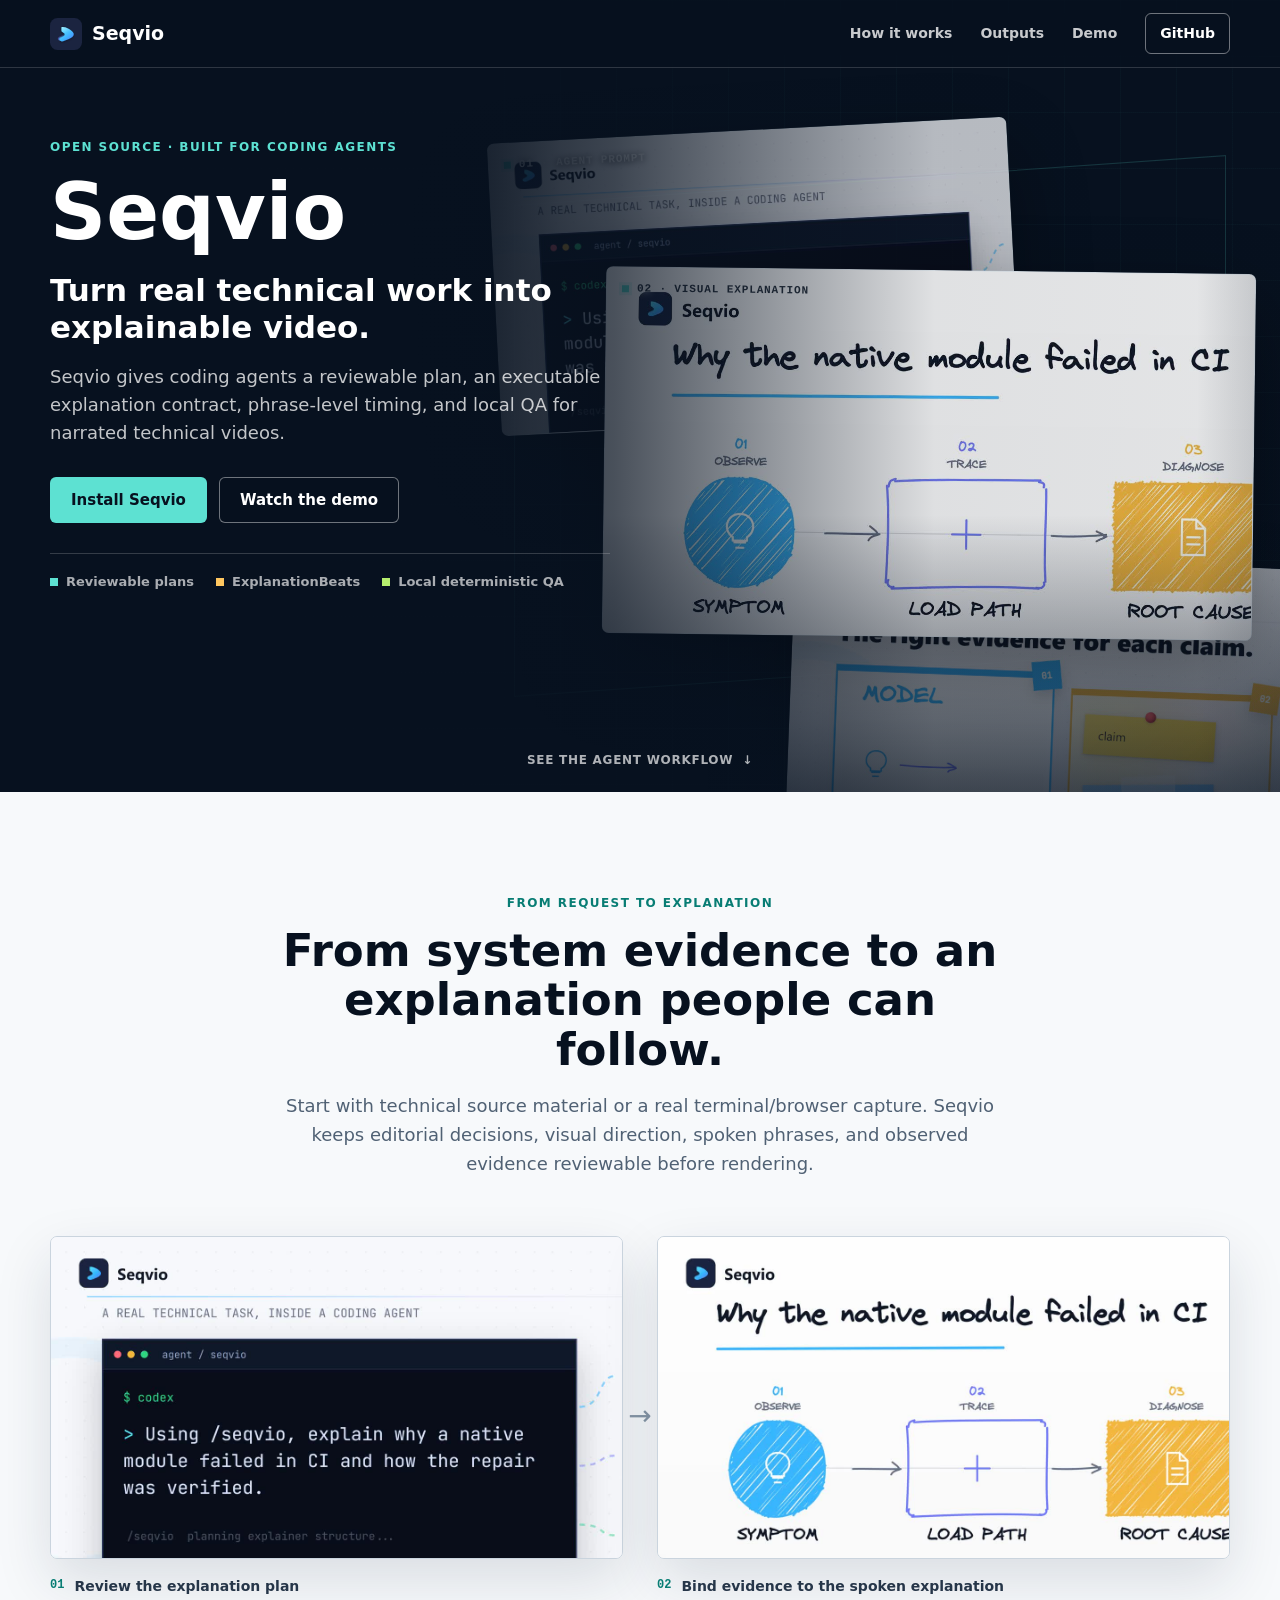
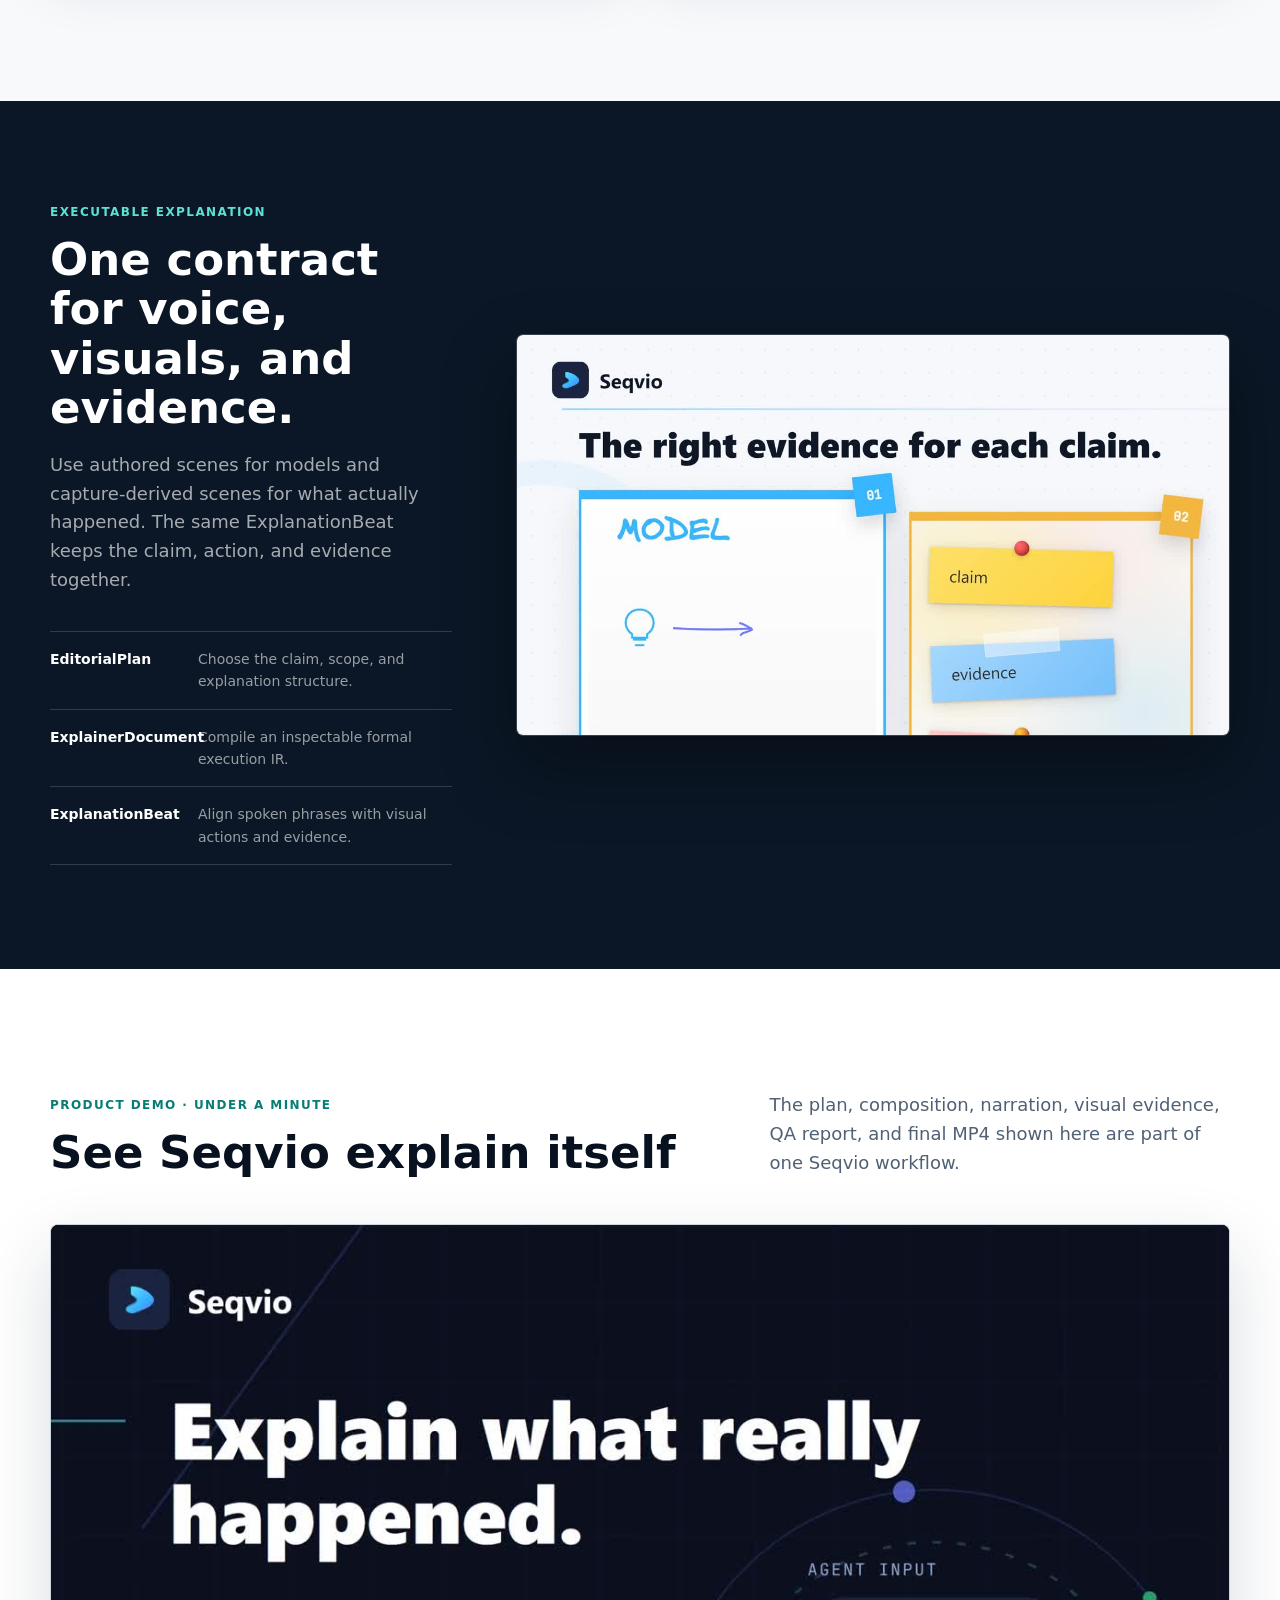
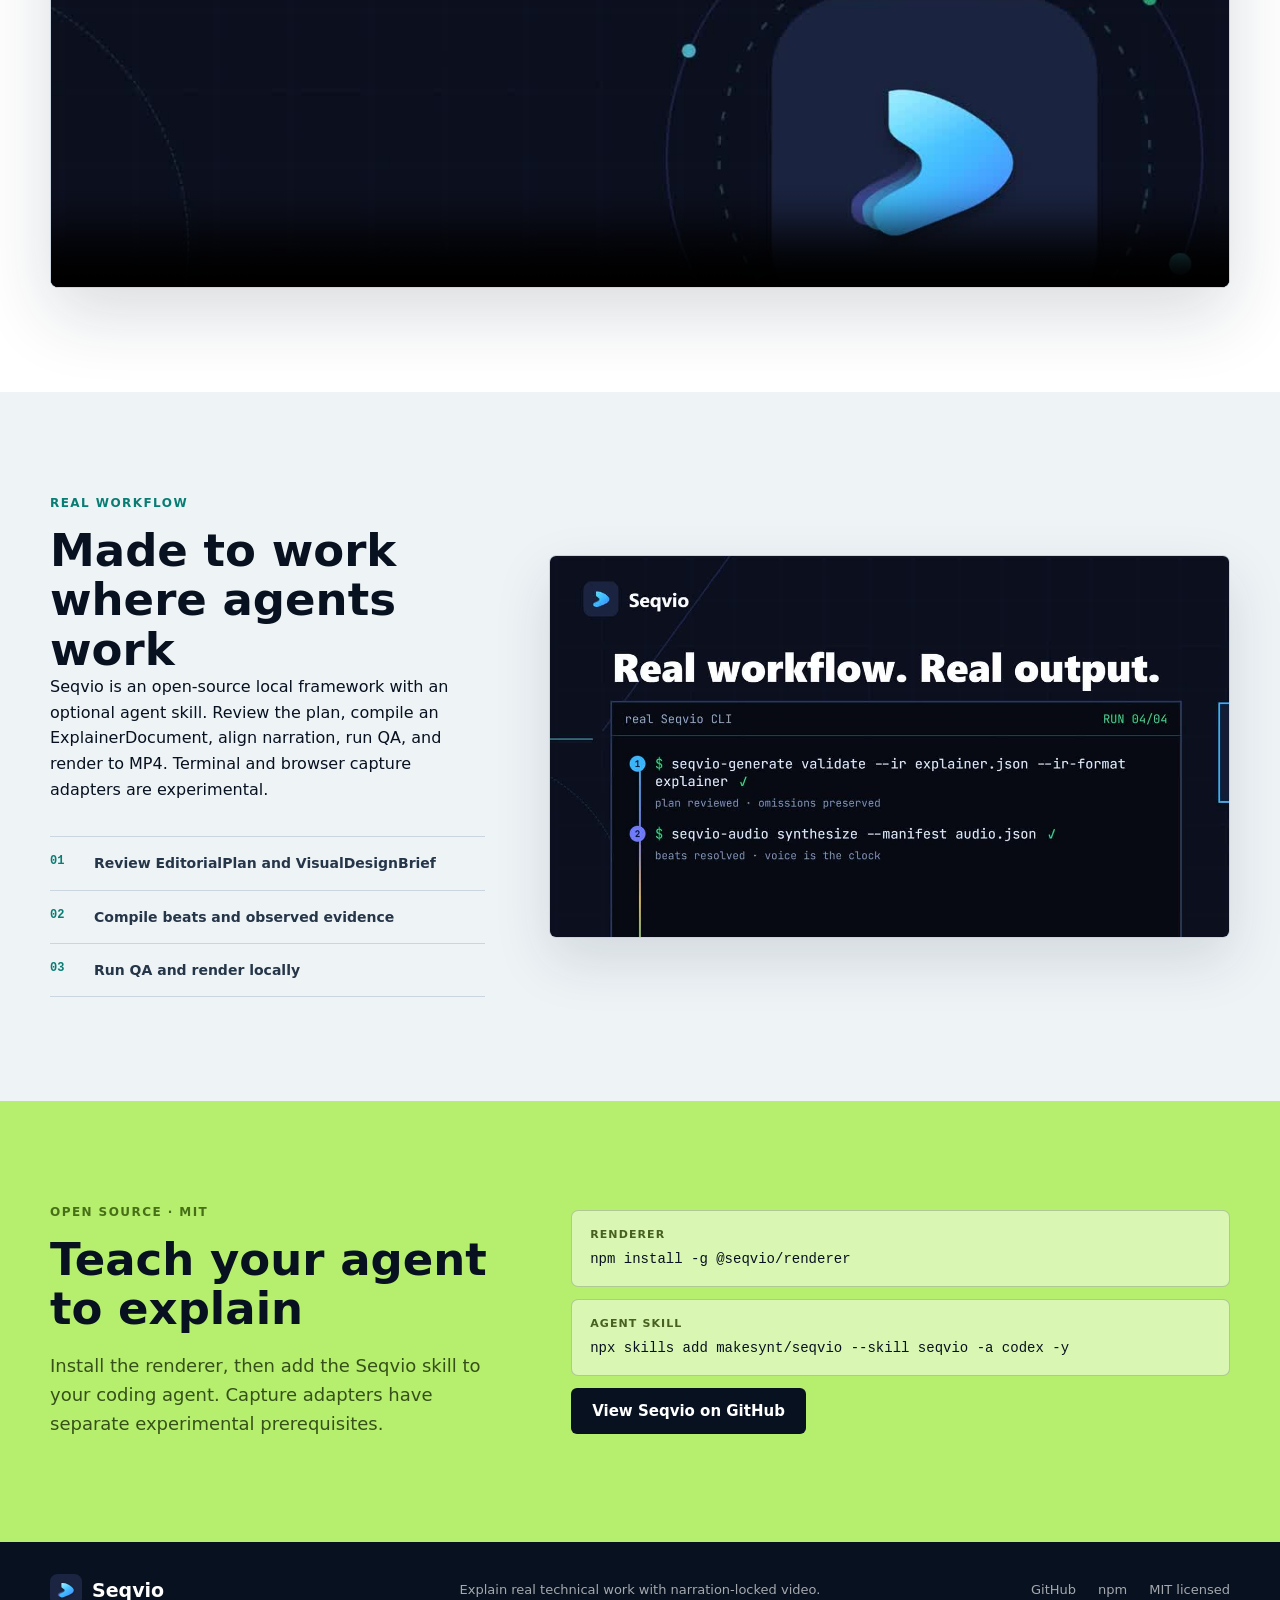
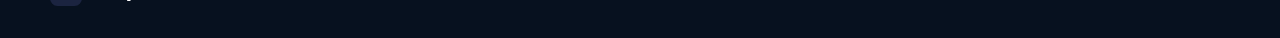
==== commit 3338f7c4: "feat: refresh landing launch assets" ====
--- a/index.html
+++ b/index.html
@@ -3,11 +3,11 @@
   <head>
     <meta charset="utf-8" />
     <meta name="viewport" content="width=device-width, initial-scale=1" />
-    <title>Seqvio - A visual language for coding agents</title>
-    <meta name="description" content="Seqvio gives coding agents a visual language for turning complex ideas into clear narrated videos with whiteboards, sticky notes, and product walkthroughs." />
+    <title>Seqvio - Explain real technical work with video</title>
+    <meta name="description" content="Seqvio turns technical ideas and real terminal or browser evidence into narration-locked explainer videos for coding agents." />
     <meta property="og:type" content="website" />
-    <meta property="og:title" content="Seqvio - A visual language for coding agents" />
-    <meta property="og:description" content="Turn an agent's explanation into a clear narrated video, with visual primitives built for technical ideas." />
+    <meta property="og:title" content="Seqvio - Explain real technical work with video" />
+    <meta property="og:description" content="Turn technical ideas and real system evidence into narration-locked explainer videos." />
     <meta property="og:url" content="https://makesynt.github.io/seqvio-landing/" />
     <meta property="og:image" content="https://makesynt.github.io/seqvio-landing/assets/launch/gallery-01-agent-visual-language.png" />
     <meta name="twitter:card" content="summary_large_image" />
@@ -46,7 +46,7 @@
               <img src="assets/images/rag-explanation.jpg" alt="" />
             </figure>
             <figure class="hero-frame hero-frame-languages">
-              <span>03 · Choose the visual language</span>
+              <span>03 · Evidence-backed explanation</span>
               <img src="assets/images/visual-languages.jpg" alt="" />
             </figure>
           </div>
@@ -55,16 +55,16 @@
         <div class="hero-content">
           <p class="eyebrow">Open source · Built for coding agents</p>
           <h1 id="hero-title">Seqvio</h1>
-          <p class="hero-subtitle">A visual language for coding agents to explain ideas.</p>
-          <p class="hero-copy">Give your agent scenes, narration, whiteboards, sticky notes, and product-demo primitives, then turn technical thinking into a clear narrated video.</p>
+          <p class="hero-subtitle">Turn real technical work into explainable video.</p>
+          <p class="hero-copy">Seqvio gives coding agents a reviewable plan, an executable explanation contract, phrase-level timing, and local QA for narrated technical videos.</p>
           <div class="hero-actions" aria-label="Primary actions">
             <a class="button primary" href="#install" data-track="hero_install">Install Seqvio</a>
             <a class="button secondary" href="#demo" data-track="hero_demo">Watch the demo</a>
           </div>
-          <div class="hero-capabilities" aria-label="Seqvio visual languages">
-            <span><i class="capability-mark blue"></i>Whiteboard</span>
-            <span><i class="capability-mark amber"></i>Sticky notes</span>
-            <span><i class="capability-mark green"></i>Product demos</span>
+          <div class="hero-capabilities" aria-label="Seqvio capabilities">
+            <span><i class="capability-mark blue"></i>Reviewable plans</span>
+            <span><i class="capability-mark amber"></i>ExplanationBeats</span>
+            <span><i class="capability-mark green"></i>Local deterministic QA</span>
           </div>
         </div>
         <a class="hero-cue" href="#how-it-works">See the agent workflow <span aria-hidden="true">↓</span></a>
@@ -74,18 +74,18 @@
         <div class="section-inner">
           <div class="section-heading centered">
             <p class="eyebrow">From request to explanation</p>
-            <h2 id="transform-title">Your agent already understands the idea. Now it can show it.</h2>
-            <p>Start with the same prompt you give a coding agent. Seqvio gives the agent a visual vocabulary for deciding what the viewer should see, hear, and understand next.</p>
+            <h2 id="transform-title">From system evidence to an explanation people can follow.</h2>
+            <p>Start with technical source material or a real terminal/browser capture. Seqvio keeps editorial decisions, visual direction, spoken phrases, and observed evidence reviewable before rendering.</p>
           </div>
           <div class="before-after">
             <figure>
-              <img src="assets/images/agent-prompt.jpg" alt="A real coding-agent prompt asking for a RAG explainer video" />
-              <figcaption><span>01</span> Ask in the agent you already use</figcaption>
+              <img src="assets/images/agent-prompt.jpg" alt="A coding-agent task becoming a reviewable explainer plan" />
+              <figcaption><span>01</span> Review the explanation plan</figcaption>
             </figure>
             <div class="flow-arrow" aria-hidden="true">→</div>
             <figure>
-              <img src="assets/images/rag-explanation.jpg" alt="A Seqvio frame explaining the RAG pipeline from question to answer" />
-              <figcaption><span>02</span> Get an explanation made to be understood</figcaption>
+              <img src="assets/images/rag-explanation.jpg" alt="A Seqvio frame tracing a native-module CI failure from symptom to root cause" />
+              <figcaption><span>02</span> Bind evidence to the spoken explanation</figcaption>
             </figure>
           </div>
         </div>
@@ -95,18 +95,18 @@
         <div class="section-inner">
           <div class="outputs-copy">
             <div class="section-heading">
-              <p class="eyebrow">Visual vocabulary</p>
-              <h2 id="outputs-title">One explanation. Three visual languages.</h2>
-              <p>Match the visual treatment to the idea instead of forcing every topic into the same generic motion template.</p>
+              <p class="eyebrow">Executable explanation</p>
+              <h2 id="outputs-title">One contract for voice, visuals, and evidence.</h2>
+              <p>Use authored scenes for models and capture-derived scenes for what actually happened. The same ExplanationBeat keeps the claim, action, and evidence together.</p>
             </div>
-            <div class="language-list" aria-label="Available visual languages">
-              <div><strong>Whiteboard</strong><span>Build concepts step by step.</span></div>
-              <div><strong>Sticky notes</strong><span>Organize systems and workshops.</span></div>
-              <div><strong>Product demos</strong><span>Explain interfaces in context.</span></div>
+            <div class="language-list" aria-label="Seqvio explanation contract">
+              <div><strong>EditorialPlan</strong><span>Choose the claim, scope, and explanation structure.</span></div>
+              <div><strong>ExplainerDocument</strong><span>Compile an inspectable formal execution IR.</span></div>
+              <div><strong>ExplanationBeat</strong><span>Align spoken phrases with visual actions and evidence.</span></div>
             </div>
           </div>
           <figure class="wide-frame">
-            <img src="assets/images/visual-languages.jpg" alt="Whiteboard, sticky-note, and product-demo scenes made with Seqvio" />
+            <img src="assets/images/visual-languages.jpg" alt="Authored model, reviewable plan, and capture evidence presented by Seqvio" />
           </figure>
         </div>
       </section>
@@ -118,7 +118,7 @@
               <p class="eyebrow">Product demo · Under a minute</p>
               <h2 id="demo-title">See Seqvio explain itself</h2>
             </div>
-            <p>The prompt, composition, narration, visuals, and final MP4 shown here are part of a real Seqvio workflow.</p>
+            <p>The plan, composition, narration, visual evidence, QA report, and final MP4 shown here are part of one Seqvio workflow.</p>
           </div>
           <div class="demo-frame">
             <video src="assets/videos/seqvio-product-hunt-en-bgm.mp4" poster="assets/images/hero-poster.jpg" controls playsinline preload="metadata" data-track="demo_video"></video>
@@ -131,11 +131,11 @@
           <div class="section-heading">
             <p class="eyebrow">Real workflow</p>
             <h2 id="workflow-title">Made to work where agents work</h2>
-            <p>Seqvio is an open-source React/TSX toolkit with an optional agent skill. Author a composition, inspect key frames, align narration, and render locally to MP4.</p>
+            <p>Seqvio is an open-source local framework with an optional agent skill. Review the plan, compile an ExplainerDocument, align narration, run QA, and render to MP4. Terminal and browser capture adapters are experimental.</p>
             <ol class="pipeline" aria-label="Seqvio workflow">
-              <li><span>01</span> Prompt your coding agent</li>
-              <li><span>02</span> Review the visual plan and key frames</li>
-              <li><span>03</span> Render the narrated video</li>
+              <li><span>01</span> Review EditorialPlan and VisualDesignBrief</li>
+              <li><span>02</span> Compile beats and observed evidence</li>
+              <li><span>03</span> Run QA and render locally</li>
             </ol>
           </div>
           <figure class="workflow-frame">
@@ -149,7 +149,7 @@
           <div class="section-heading">
             <p class="eyebrow">Open source · MIT</p>
             <h2 id="install-title">Teach your agent to explain</h2>
-            <p>Install the renderer, then add the Seqvio skill to your coding agent.</p>
+            <p>Install the renderer, then add the Seqvio skill to your coding agent. Capture adapters have separate experimental prerequisites.</p>
           </div>
           <div class="install-stack">
             <div class="command"><span>Renderer</span><code>npm install -g @seqvio/renderer</code></div>
@@ -165,7 +165,7 @@
         <img src="assets/brand/seqvio-icon.svg" alt="" />
         <span>Seqvio</span>
       </a>
-      <p>A visual language for coding agents.</p>
+      <p>Explain real technical work with narration-locked video.</p>
       <div>
         <a href="https://github.com/makesynt/seqvio" data-track="footer_github">GitHub</a>
         <a href="https://www.npmjs.com/package/@seqvio/renderer" data-track="footer_npm">npm</a>
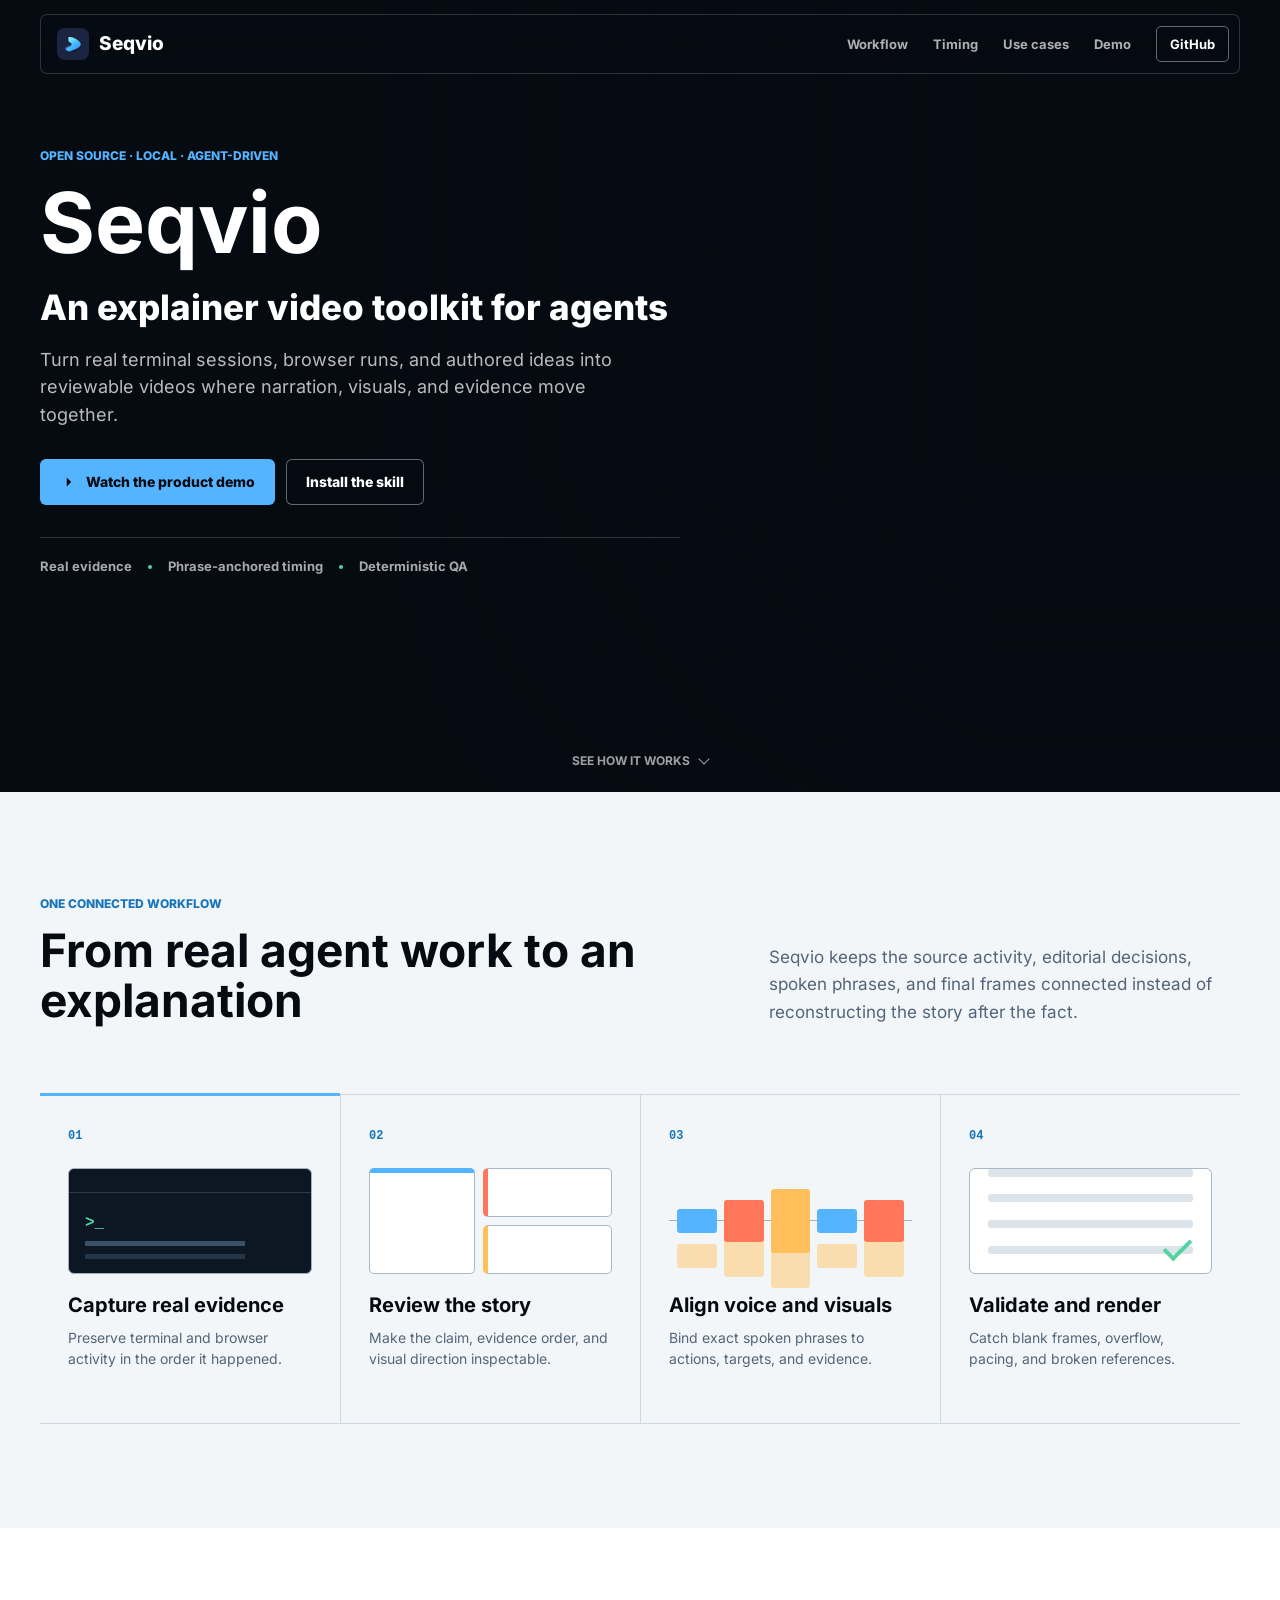
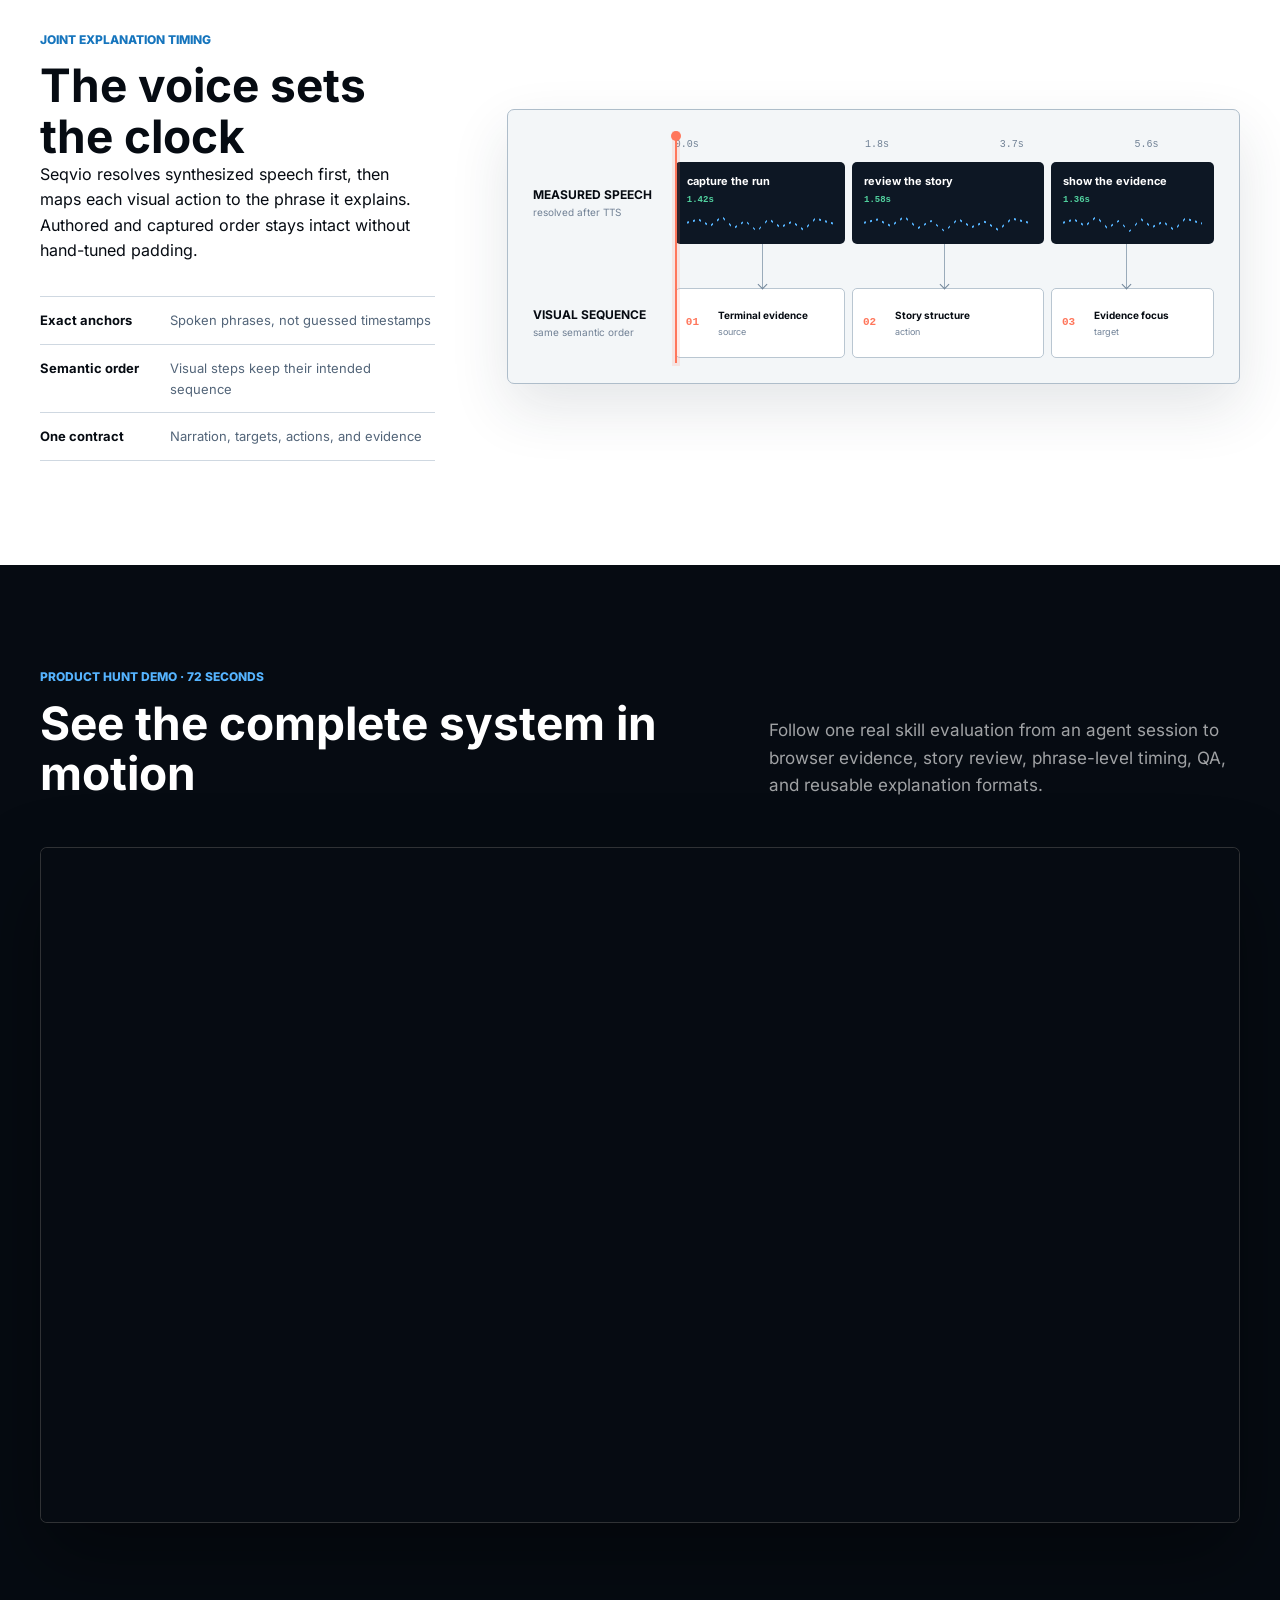
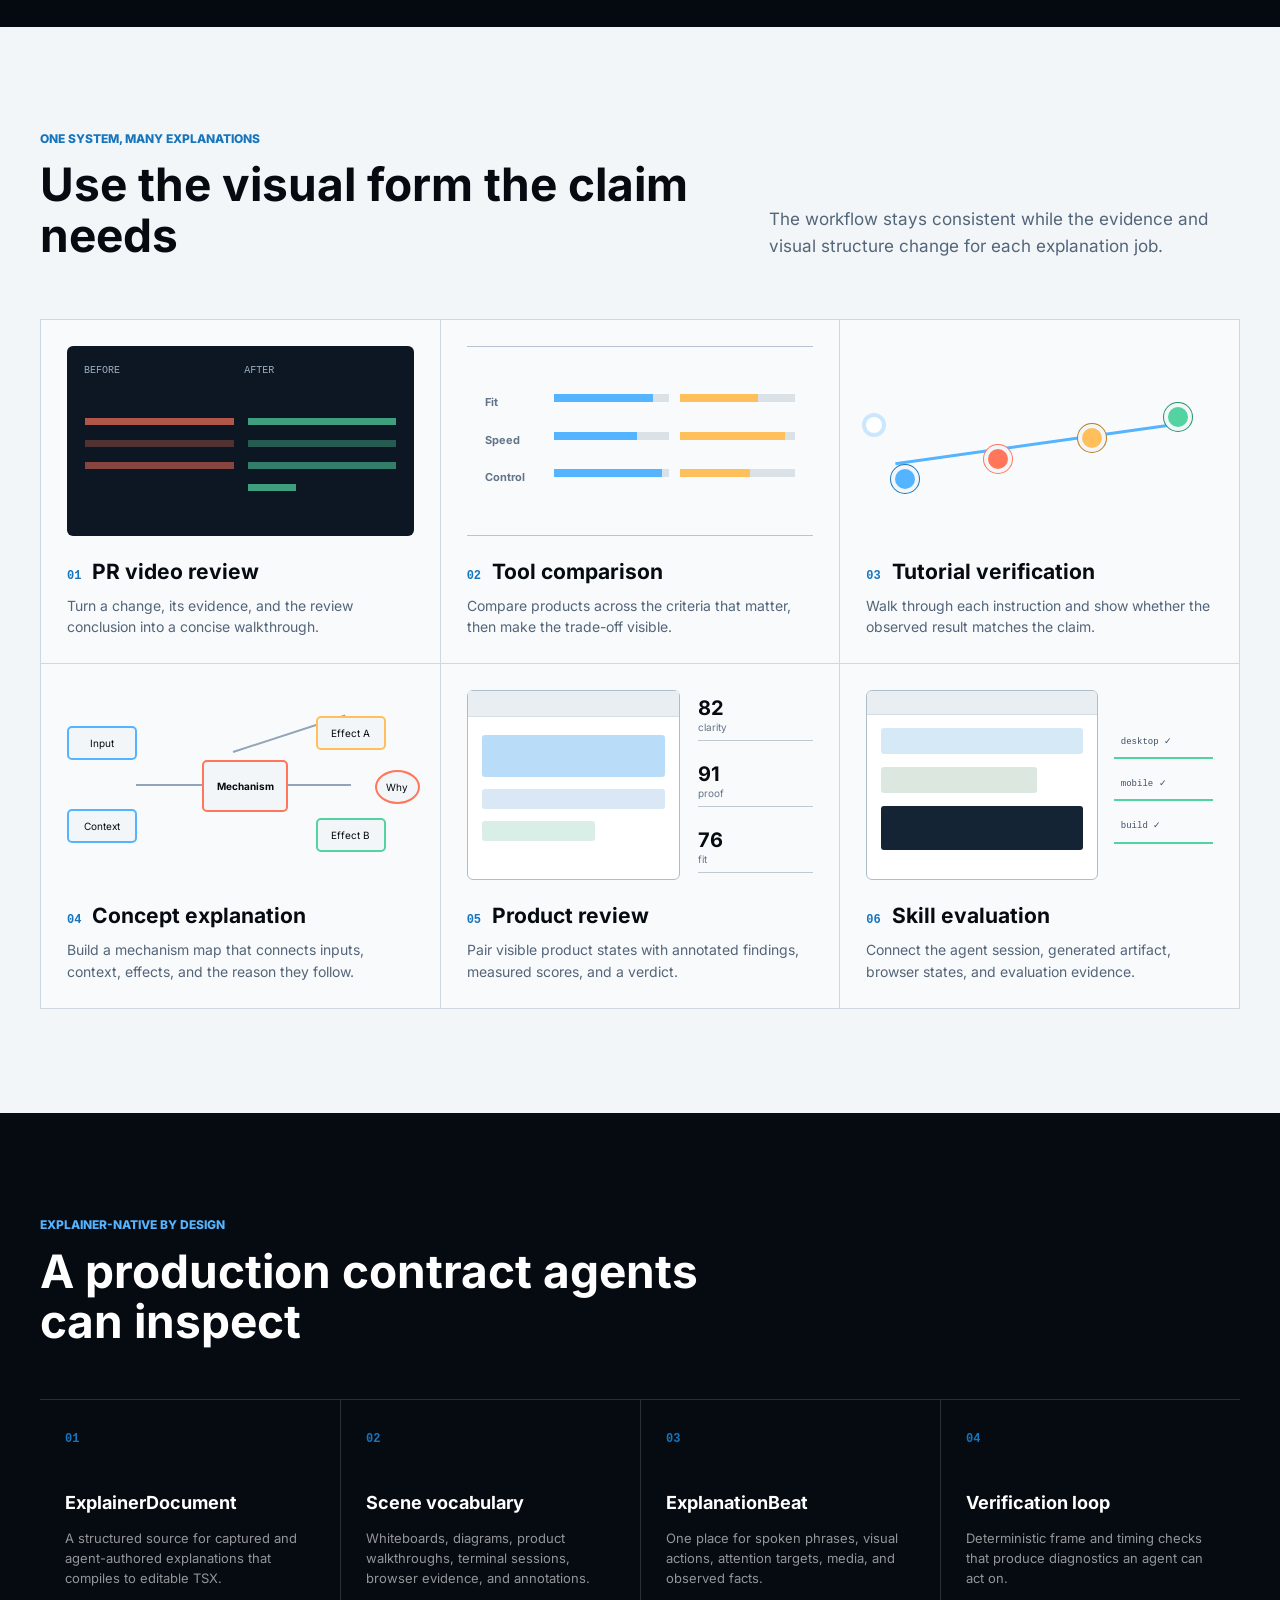
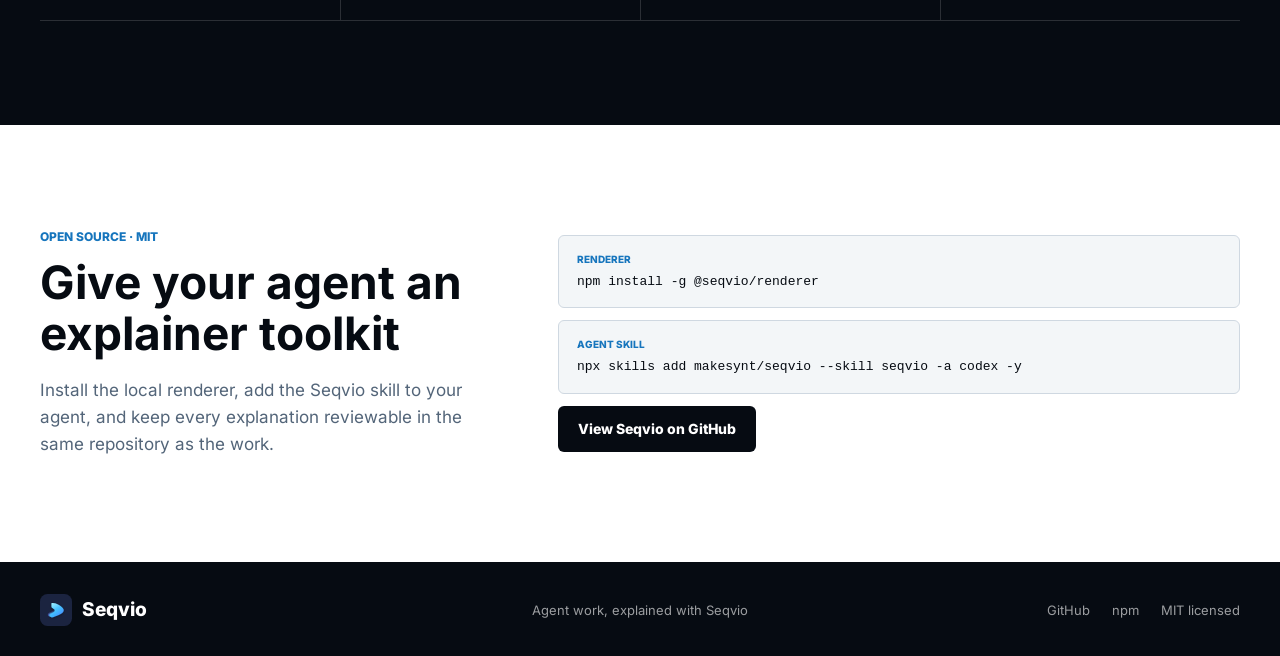
==== commit a92f283b: "feat: publish YouTube demo landing experience" ====
--- a/index.html
+++ b/index.html
@@ -3,16 +3,34 @@
   <head>
     <meta charset="utf-8" />
     <meta name="viewport" content="width=device-width, initial-scale=1" />
-    <title>Seqvio - Explain real technical work with video</title>
-    <meta name="description" content="Seqvio turns technical ideas and real terminal or browser evidence into narration-locked explainer videos for coding agents." />
+    <title>Seqvio - An explainer video toolkit for agents</title>
+    <meta
+      name="description"
+      content="Seqvio turns real agent work and authored ideas into reviewable, narration-locked explainer videos with evidence, phrase-level timing, and deterministic QA."
+    />
     <meta property="og:type" content="website" />
-    <meta property="og:title" content="Seqvio - Explain real technical work with video" />
-    <meta property="og:description" content="Turn technical ideas and real system evidence into narration-locked explainer videos." />
-    <meta property="og:url" content="https://makesynt.github.io/seqvio-landing/" />
-    <meta property="og:image" content="https://makesynt.github.io/seqvio-landing/assets/launch/gallery-01-agent-visual-language.png" />
+    <meta
+      property="og:title"
+      content="Seqvio - An explainer video toolkit for agents"
+    />
+    <meta
+      property="og:description"
+      content="Agent work, explained with real evidence, phrase-anchored timing, and deterministic QA."
+    />
+    <meta
+      property="og:url"
+      content="https://makesynt.github.io/seqvio-landing/"
+    />
+    <meta
+      property="og:image"
+      content="https://makesynt.github.io/seqvio-landing/assets/images/hero-poster.jpg"
+    />
     <meta name="twitter:card" content="summary_large_image" />
-    <meta name="twitter:image" content="https://makesynt.github.io/seqvio-landing/assets/launch/gallery-01-agent-visual-language.png" />
-    <meta name="theme-color" content="#07111f" />
+    <meta
+      name="twitter:image"
+      content="https://makesynt.github.io/seqvio-landing/assets/images/hero-poster.jpg"
+    />
+    <meta name="theme-color" content="#060b12" />
     <meta name="seqvio-analytics-endpoint" content="" />
     <link rel="canonical" href="https://makesynt.github.io/seqvio-landing/" />
     <link rel="icon" href="assets/brand/seqvio-icon.svg" type="image/svg+xml" />
@@ -25,136 +43,427 @@
         <span>Seqvio</span>
       </a>
       <nav class="nav-links" aria-label="Page sections">
-        <a href="#how-it-works">How it works</a>
-        <a href="#outputs">Outputs</a>
+        <a href="#workflow">Workflow</a>
+        <a href="#timing">Timing</a>
+        <a href="#applications">Use cases</a>
         <a href="#demo">Demo</a>
-        <a class="nav-github" href="https://github.com/makesynt/seqvio" data-track="nav_github">GitHub</a>
+        <a
+          class="nav-github"
+          href="https://github.com/makesynt/seqvio"
+          data-track="nav_github"
+          >GitHub</a
+        >
       </nav>
     </header>
 
     <main id="top">
       <section class="hero" aria-labelledby="hero-title">
-        <div class="hero-backdrop" aria-hidden="true">
-          <div class="hero-grid"></div>
-          <div class="hero-stage">
-            <figure class="hero-frame hero-frame-prompt">
-              <span>01 · Agent prompt</span>
-              <img src="assets/images/agent-prompt.jpg" alt="" />
-            </figure>
-            <figure class="hero-frame hero-frame-output">
-              <span>02 · Visual explanation</span>
-              <img src="assets/images/rag-explanation.jpg" alt="" />
-            </figure>
-            <figure class="hero-frame hero-frame-languages">
-              <span>03 · Evidence-backed explanation</span>
-              <img src="assets/images/visual-languages.jpg" alt="" />
-            </figure>
-          </div>
-        </div>
+        <iframe
+          class="hero-video"
+          src="https://www.youtube-nocookie.com/embed/VX6tKv2mwwk?autoplay=1&amp;mute=1&amp;controls=0&amp;loop=1&amp;playlist=VX6tKv2mwwk&amp;rel=0&amp;modestbranding=1"
+          title="Seqvio product demo"
+          allow="autoplay; fullscreen"
+          aria-hidden="true"
+        ></iframe>
         <div class="hero-shade" aria-hidden="true"></div>
         <div class="hero-content">
-          <p class="eyebrow">Open source · Built for coding agents</p>
+          <p class="eyebrow">Open source · Local · Agent-driven</p>
           <h1 id="hero-title">Seqvio</h1>
-          <p class="hero-subtitle">Turn real technical work into explainable video.</p>
-          <p class="hero-copy">Seqvio gives coding agents a reviewable plan, an executable explanation contract, phrase-level timing, and local QA for narrated technical videos.</p>
+          <p class="hero-subtitle">An explainer video toolkit for agents</p>
+          <p class="hero-copy">
+            Turn real terminal sessions, browser runs, and authored ideas into
+            reviewable videos where narration, visuals, and evidence move
+            together.
+          </p>
           <div class="hero-actions" aria-label="Primary actions">
-            <a class="button primary" href="#install" data-track="hero_install">Install Seqvio</a>
-            <a class="button secondary" href="#demo" data-track="hero_demo">Watch the demo</a>
-          </div>
-          <div class="hero-capabilities" aria-label="Seqvio capabilities">
-            <span><i class="capability-mark blue"></i>Reviewable plans</span>
-            <span><i class="capability-mark amber"></i>ExplanationBeats</span>
-            <span><i class="capability-mark green"></i>Local deterministic QA</span>
-          </div>
-        </div>
-        <a class="hero-cue" href="#how-it-works">See the agent workflow <span aria-hidden="true">↓</span></a>
-      </section>
-
-      <section class="section transformation" id="how-it-works" aria-labelledby="transform-title">
+            <a class="button primary" href="#demo" data-track="hero_demo">
+              <svg viewBox="0 0 24 24" aria-hidden="true">
+                <path d="m9 18 6-6-6-6v12Z"></path>
+              </svg>
+              Watch the product demo
+            </a>
+            <a
+              class="button secondary"
+              href="#install"
+              data-track="hero_install"
+              >Install the skill</a
+            >
+          </div>
+          <div class="hero-proof" aria-label="Core Seqvio capabilities">
+            <span>Real evidence</span>
+            <span>Phrase-anchored timing</span>
+            <span>Deterministic QA</span>
+          </div>
+        </div>
+        <a class="hero-cue" href="#workflow">See how it works</a>
+      </section>
+
+      <section
+        class="section workflow"
+        id="workflow"
+        aria-labelledby="workflow-title"
+      >
         <div class="section-inner">
-          <div class="section-heading centered">
-            <p class="eyebrow">From request to explanation</p>
-            <h2 id="transform-title">From system evidence to an explanation people can follow.</h2>
-            <p>Start with technical source material or a real terminal/browser capture. Seqvio keeps editorial decisions, visual direction, spoken phrases, and observed evidence reviewable before rendering.</p>
-          </div>
-          <div class="before-after">
-            <figure>
-              <img src="assets/images/agent-prompt.jpg" alt="A coding-agent task becoming a reviewable explainer plan" />
-              <figcaption><span>01</span> Review the explanation plan</figcaption>
-            </figure>
-            <div class="flow-arrow" aria-hidden="true">→</div>
-            <figure>
-              <img src="assets/images/rag-explanation.jpg" alt="A Seqvio frame tracing a native-module CI failure from symptom to root cause" />
-              <figcaption><span>02</span> Bind evidence to the spoken explanation</figcaption>
-            </figure>
-          </div>
-        </div>
-      </section>
-
-      <section class="section outputs" id="outputs" aria-labelledby="outputs-title">
-        <div class="section-inner">
-          <div class="outputs-copy">
-            <div class="section-heading">
-              <p class="eyebrow">Executable explanation</p>
-              <h2 id="outputs-title">One contract for voice, visuals, and evidence.</h2>
-              <p>Use authored scenes for models and capture-derived scenes for what actually happened. The same ExplanationBeat keeps the claim, action, and evidence together.</p>
-            </div>
-            <div class="language-list" aria-label="Seqvio explanation contract">
-              <div><strong>EditorialPlan</strong><span>Choose the claim, scope, and explanation structure.</span></div>
-              <div><strong>ExplainerDocument</strong><span>Compile an inspectable formal execution IR.</span></div>
-              <div><strong>ExplanationBeat</strong><span>Align spoken phrases with visual actions and evidence.</span></div>
-            </div>
-          </div>
-          <figure class="wide-frame">
-            <img src="assets/images/visual-languages.jpg" alt="Authored model, reviewable plan, and capture evidence presented by Seqvio" />
-          </figure>
+          <div class="section-heading split-heading">
+            <div>
+              <p class="eyebrow">One connected workflow</p>
+              <h2 id="workflow-title">
+                From real agent work to an explanation
+              </h2>
+            </div>
+            <p>
+              Seqvio keeps the source activity, editorial decisions, spoken
+              phrases, and final frames connected instead of reconstructing the
+              story after the fact.
+            </p>
+          </div>
+
+          <ol class="process-rail" aria-label="Seqvio workflow">
+            <li>
+              <span class="process-number">01</span>
+              <div class="process-icon terminal-icon" aria-hidden="true">
+                <i>&gt;_</i>
+                <b></b>
+              </div>
+              <h3>Capture real evidence</h3>
+              <p>
+                Preserve terminal and browser activity in the order it happened.
+              </p>
+            </li>
+            <li>
+              <span class="process-number">02</span>
+              <div class="process-icon story-icon" aria-hidden="true">
+                <i></i><i></i><i></i>
+              </div>
+              <h3>Review the story</h3>
+              <p>
+                Make the claim, evidence order, and visual direction
+                inspectable.
+              </p>
+            </li>
+            <li>
+              <span class="process-number">03</span>
+              <div class="process-icon timing-icon" aria-hidden="true">
+                <i></i><i></i><i></i><i></i><i></i>
+              </div>
+              <h3>Align voice and visuals</h3>
+              <p>
+                Bind exact spoken phrases to actions, targets, and evidence.
+              </p>
+            </li>
+            <li>
+              <span class="process-number">04</span>
+              <div class="process-icon check-icon" aria-hidden="true">
+                <i></i>
+              </div>
+              <h3>Validate and render</h3>
+              <p>
+                Catch blank frames, overflow, pacing, and broken references.
+              </p>
+            </li>
+          </ol>
+        </div>
+      </section>
+
+      <section
+        class="section timing"
+        id="timing"
+        aria-labelledby="timing-title"
+      >
+        <div class="section-inner timing-layout">
+          <div class="section-heading">
+            <p class="eyebrow">Joint explanation timing</p>
+            <h2 id="timing-title">The voice sets the clock</h2>
+            <p>
+              Seqvio resolves synthesized speech first, then maps each visual
+              action to the phrase it explains. Authored and captured order
+              stays intact without hand-tuned padding.
+            </p>
+            <div class="timing-notes" aria-label="Timing benefits">
+              <span
+                ><b>Exact anchors</b> Spoken phrases, not guessed
+                timestamps</span
+              >
+              <span
+                ><b>Semantic order</b> Visual steps keep their intended
+                sequence</span
+              >
+              <span
+                ><b>One contract</b> Narration, targets, actions, and
+                evidence</span
+              >
+            </div>
+          </div>
+
+          <div
+            class="timing-board"
+            aria-label="Phrase anchored timing visualization"
+          >
+            <div class="time-ruler" aria-hidden="true">
+              <span>0.0s</span><span>1.8s</span><span>3.7s</span
+              ><span>5.6s</span>
+            </div>
+            <div class="timeline-row speech-row">
+              <div class="row-label">
+                <strong>Measured speech</strong><span>resolved after TTS</span>
+              </div>
+              <div class="speech-segments">
+                <div style="--segment: 0">
+                  <span>capture the run</span><b>1.42s</b>
+                  <i class="waveform" aria-hidden="true"></i>
+                </div>
+                <div style="--segment: 1">
+                  <span>review the story</span><b>1.58s</b>
+                  <i class="waveform" aria-hidden="true"></i>
+                </div>
+                <div style="--segment: 2">
+                  <span>show the evidence</span><b>1.36s</b>
+                  <i class="waveform" aria-hidden="true"></i>
+                </div>
+              </div>
+            </div>
+            <div class="timing-links" aria-hidden="true">
+              <i></i><i></i><i></i>
+            </div>
+            <div class="timeline-row visual-row">
+              <div class="row-label">
+                <strong>Visual sequence</strong><span>same semantic order</span>
+              </div>
+              <div class="visual-segments">
+                <div>
+                  <b>01</b><span>Terminal evidence</span><small>source</small>
+                </div>
+                <div>
+                  <b>02</b><span>Story structure</span><small>action</small>
+                </div>
+                <div>
+                  <b>03</b><span>Evidence focus</span><small>target</small>
+                </div>
+              </div>
+            </div>
+            <i class="timing-playhead" aria-hidden="true"></i>
+          </div>
         </div>
       </section>
 
       <section class="section demo" id="demo" aria-labelledby="demo-title">
         <div class="section-inner">
-          <div class="section-heading demo-heading">
-            <div>
-              <p class="eyebrow">Product demo · Under a minute</p>
-              <h2 id="demo-title">See Seqvio explain itself</h2>
-            </div>
-            <p>The plan, composition, narration, visual evidence, QA report, and final MP4 shown here are part of one Seqvio workflow.</p>
+          <div class="section-heading split-heading demo-heading">
+            <div>
+              <p class="eyebrow">Product Hunt demo · 72 seconds</p>
+              <h2 id="demo-title">See the complete system in motion</h2>
+            </div>
+            <p>
+              Follow one real skill evaluation from an agent session to browser
+              evidence, story review, phrase-level timing, QA, and reusable
+              explanation formats.
+            </p>
           </div>
           <div class="demo-frame">
-            <video src="assets/videos/seqvio-product-hunt-en-bgm.mp4" poster="assets/images/hero-poster.jpg" controls playsinline preload="metadata" data-track="demo_video"></video>
-          </div>
-        </div>
-      </section>
-
-      <section class="section workflow" aria-labelledby="workflow-title">
-        <div class="section-inner workflow-layout">
+            <iframe
+              src="https://www.youtube-nocookie.com/embed/VX6tKv2mwwk?rel=0&amp;modestbranding=1"
+              title="Seqvio product demo"
+              loading="lazy"
+              allow="fullscreen; picture-in-picture"
+              allowfullscreen
+              data-track="demo_video"
+            ></iframe>
+          </div>
+        </div>
+      </section>
+
+      <section
+        class="section applications"
+        id="applications"
+        aria-labelledby="applications-title"
+      >
+        <div class="section-inner">
+          <div class="section-heading split-heading">
+            <div>
+              <p class="eyebrow">One system, many explanations</p>
+              <h2 id="applications-title">
+                Use the visual form the claim needs
+              </h2>
+            </div>
+            <p>
+              The workflow stays consistent while the evidence and visual
+              structure change for each explanation job.
+            </p>
+          </div>
+
+          <div class="application-grid">
+            <article>
+              <div class="application-visual diff-visual" aria-hidden="true">
+                <span class="diff-file">before</span
+                ><span class="diff-file">after</span> <i class="removed"></i
+                ><i class="added"></i><i class="added short"></i>
+              </div>
+              <div class="application-copy">
+                <span>01</span>
+                <h3>PR video review</h3>
+              </div>
+              <p>
+                Turn a change, its evidence, and the review conclusion into a
+                concise walkthrough.
+              </p>
+            </article>
+
+            <article>
+              <div class="application-visual matrix-visual" aria-hidden="true">
+                <span>Fit</span><i style="--score: 86%"></i
+                ><i style="--score: 68%"></i> <span>Speed</span
+                ><i style="--score: 72%"></i><i style="--score: 91%"></i>
+                <span>Control</span><i style="--score: 94%"></i
+                ><i style="--score: 61%"></i>
+              </div>
+              <div class="application-copy">
+                <span>02</span>
+                <h3>Tool comparison</h3>
+              </div>
+              <p>
+                Compare products across the criteria that matter, then make the
+                trade-off visible.
+              </p>
+            </article>
+
+            <article>
+              <div class="application-visual steps-visual" aria-hidden="true">
+                <i></i><i></i><i></i><i></i><b></b>
+              </div>
+              <div class="application-copy">
+                <span>03</span>
+                <h3>Tutorial verification</h3>
+              </div>
+              <p>
+                Walk through each instruction and show whether the observed
+                result matches the claim.
+              </p>
+            </article>
+
+            <article>
+              <div class="application-visual graph-visual" aria-hidden="true">
+                <span>Input</span><span>Context</span><b>Mechanism</b
+                ><span>Effect A</span><span>Effect B</span><i>Why</i>
+              </div>
+              <div class="application-copy">
+                <span>04</span>
+                <h3>Concept explanation</h3>
+              </div>
+              <p>
+                Build a mechanism map that connects inputs, context, effects,
+                and the reason they follow.
+              </p>
+            </article>
+
+            <article>
+              <div class="application-visual product-visual" aria-hidden="true">
+                <div><i></i><i></i><i></i></div>
+                <span><b>82</b> clarity</span><span><b>91</b> proof</span
+                ><span><b>76</b> fit</span>
+              </div>
+              <div class="application-copy">
+                <span>05</span>
+                <h3>Product review</h3>
+              </div>
+              <p>
+                Pair visible product states with annotated findings, measured
+                scores, and a verdict.
+              </p>
+            </article>
+
+            <article>
+              <div class="application-visual skill-visual" aria-hidden="true">
+                <div class="skill-browser"><i></i><b></b><b></b><b></b></div>
+                <div class="skill-results">
+                  <span>desktop ✓</span><span>mobile ✓</span
+                  ><span>build ✓</span>
+                </div>
+              </div>
+              <div class="application-copy">
+                <span>06</span>
+                <h3>Skill evaluation</h3>
+              </div>
+              <p>
+                Connect the agent session, generated artifact, browser states,
+                and evaluation evidence.
+              </p>
+            </article>
+          </div>
+        </div>
+      </section>
+
+      <section class="section contract" aria-labelledby="contract-title">
+        <div class="section-inner">
           <div class="section-heading">
-            <p class="eyebrow">Real workflow</p>
-            <h2 id="workflow-title">Made to work where agents work</h2>
-            <p>Seqvio is an open-source local framework with an optional agent skill. Review the plan, compile an ExplainerDocument, align narration, run QA, and render to MP4. Terminal and browser capture adapters are experimental.</p>
-            <ol class="pipeline" aria-label="Seqvio workflow">
-              <li><span>01</span> Review EditorialPlan and VisualDesignBrief</li>
-              <li><span>02</span> Compile beats and observed evidence</li>
-              <li><span>03</span> Run QA and render locally</li>
-            </ol>
-          </div>
-          <figure class="workflow-frame">
-            <img src="assets/images/real-workflow.jpg" alt="Seqvio command-line workflow with validation, snapshots, and rendering" />
-          </figure>
-        </div>
-      </section>
-
-      <section class="section install" id="install" aria-labelledby="install-title">
+            <p class="eyebrow">Explainer-native by design</p>
+            <h2 id="contract-title">
+              A production contract agents can inspect
+            </h2>
+          </div>
+          <div class="contract-list">
+            <div>
+              <span>01</span><strong>ExplainerDocument</strong>
+              <p>
+                A structured source for captured and agent-authored explanations
+                that compiles to editable TSX.
+              </p>
+            </div>
+            <div>
+              <span>02</span><strong>Scene vocabulary</strong>
+              <p>
+                Whiteboards, diagrams, product walkthroughs, terminal sessions,
+                browser evidence, and annotations.
+              </p>
+            </div>
+            <div>
+              <span>03</span><strong>ExplanationBeat</strong>
+              <p>
+                One place for spoken phrases, visual actions, attention targets,
+                media, and observed facts.
+              </p>
+            </div>
+            <div>
+              <span>04</span><strong>Verification loop</strong>
+              <p>
+                Deterministic frame and timing checks that produce diagnostics
+                an agent can act on.
+              </p>
+            </div>
+          </div>
+        </div>
+      </section>
+
+      <section
+        class="section install"
+        id="install"
+        aria-labelledby="install-title"
+      >
         <div class="section-inner install-layout">
           <div class="section-heading">
             <p class="eyebrow">Open source · MIT</p>
-            <h2 id="install-title">Teach your agent to explain</h2>
-            <p>Install the renderer, then add the Seqvio skill to your coding agent. Capture adapters have separate experimental prerequisites.</p>
+            <h2 id="install-title">Give your agent an explainer toolkit</h2>
+            <p>
+              Install the local renderer, add the Seqvio skill to your agent,
+              and keep every explanation reviewable in the same repository as
+              the work.
+            </p>
           </div>
           <div class="install-stack">
-            <div class="command"><span>Renderer</span><code>npm install -g @seqvio/renderer</code></div>
-            <div class="command"><span>Agent skill</span><code>npx skills add makesynt/seqvio --skill seqvio -a codex -y</code></div>
-            <a class="button primary dark-button" href="https://github.com/makesynt/seqvio" data-track="install_github">View Seqvio on GitHub</a>
+            <div class="command">
+              <span>Renderer</span><code>npm install -g @seqvio/renderer</code>
+            </div>
+            <div class="command">
+              <span>Agent skill</span
+              ><code
+                >npx skills add makesynt/seqvio --skill seqvio -a codex -y</code
+              >
+            </div>
+            <a
+              class="button primary dark-button"
+              href="https://github.com/makesynt/seqvio"
+              data-track="install_github"
+              >View Seqvio on GitHub</a
+            >
           </div>
         </div>
       </section>
@@ -165,14 +474,24 @@
         <img src="assets/brand/seqvio-icon.svg" alt="" />
         <span>Seqvio</span>
       </a>
-      <p>Explain real technical work with narration-locked video.</p>
+      <p>Agent work, explained with Seqvio</p>
       <div>
-        <a href="https://github.com/makesynt/seqvio" data-track="footer_github">GitHub</a>
-        <a href="https://www.npmjs.com/package/@seqvio/renderer" data-track="footer_npm">npm</a>
+        <a href="https://github.com/makesynt/seqvio" data-track="footer_github"
+          >GitHub</a
+        >
+        <a
+          href="https://www.npmjs.com/package/@seqvio/renderer"
+          data-track="footer_npm"
+          >npm</a
+        >
         <span>MIT licensed</span>
       </div>
     </footer>
-    <script data-goatcounter="https://makeseq.goatcounter.com/count" src="https://gc.zgo.at/count.js" defer></script>
+    <script
+      data-goatcounter="https://makeseq.goatcounter.com/count"
+      src="https://gc.zgo.at/count.js"
+      defer
+    ></script>
     <script src="analytics.js" defer></script>
   </body>
 </html>
--- a/styles.css
+++ b/styles.css
@@ -1,18 +1,68 @@
+@font-face {
+  font-family: "Inter";
+  font-style: normal;
+  font-weight: 400;
+  font-display: swap;
+  src: url("assets/fonts/inter-latin-400-normal.woff2") format("woff2");
+}
+
+@font-face {
+  font-family: "Inter";
+  font-style: normal;
+  font-weight: 500;
+  font-display: swap;
+  src: url("assets/fonts/inter-latin-500-normal.woff2") format("woff2");
+}
+
+@font-face {
+  font-family: "Inter";
+  font-style: normal;
+  font-weight: 600;
+  font-display: swap;
+  src: url("assets/fonts/inter-latin-600-normal.woff2") format("woff2");
+}
+
+@font-face {
+  font-family: "Inter";
+  font-style: normal;
+  font-weight: 700;
+  font-display: swap;
+  src: url("assets/fonts/inter-latin-700-normal.woff2") format("woff2");
+}
+
+@font-face {
+  font-family: "Inter";
+  font-style: normal;
+  font-weight: 800;
+  font-display: swap;
+  src: url("assets/fonts/inter-latin-800-normal.woff2") format("woff2");
+}
+
 :root {
   color-scheme: light;
-  --ink: #07111f;
-  --ink-soft: #263649;
-  --paper: #f7f9fb;
+  --ink: #060b12;
+  --ink-raised: #0d1724;
+  --ink-soft: #223247;
+  --paper: #f3f6f8;
   --white: #ffffff;
-  --line: #d9e1e8;
-  --cyan: #5de1d2;
-  --cyan-dark: #087d74;
-  --green: #b6ee6e;
-  --amber: #ffc760;
-  --rose: #ff8d9d;
-  --max: 1180px;
-  --header-height: 68px;
-  font-family: Inter, ui-sans-serif, system-ui, -apple-system, BlinkMacSystemFont, "Segoe UI", sans-serif;
+  --line: #cfd8e1;
+  --line-dark: rgba(255, 255, 255, 0.15);
+  --blue: #55b4ff;
+  --blue-deep: #1675bd;
+  --green: #52d3a0;
+  --amber: #ffc05c;
+  --coral: #ff765b;
+  --muted: #536579;
+  --max: 1200px;
+  --header-height: 60px;
+  font-family:
+    "Inter",
+    ui-sans-serif,
+    system-ui,
+    -apple-system,
+    BlinkMacSystemFont,
+    "Segoe UI",
+    sans-serif;
 }
 
 * {
@@ -21,11 +71,12 @@
 
 html {
   scroll-behavior: smooth;
-  scroll-padding-top: calc(var(--header-height) + 24px);
+  scroll-padding-top: 88px;
 }
 
 body {
   margin: 0;
+  overflow-x: hidden;
   color: var(--ink);
   background: var(--paper);
   font-size: 16px;
@@ -34,7 +85,8 @@
 }
 
 img,
-video {
+video,
+svg {
   display: block;
   max-width: 100%;
 }
@@ -48,25 +100,28 @@
 p,
 h1,
 h2,
-h3 {
+h3,
+ol {
   margin: 0;
 }
 
 .site-header {
-  position: absolute;
-  z-index: 20;
-  top: 0;
-  left: 0;
-  width: 100%;
+  position: fixed;
+  z-index: 30;
+  top: 14px;
+  left: 50%;
+  width: min(calc(100% - 28px), var(--max));
   height: var(--header-height);
   display: flex;
   align-items: center;
   justify-content: space-between;
-  padding: 0 max(28px, calc((100vw - var(--max)) / 2));
+  padding: 0 10px 0 16px;
   color: var(--white);
-  border-bottom: 1px solid rgba(255, 255, 255, 0.16);
-  background: rgba(7, 17, 31, 0.72);
-  backdrop-filter: blur(12px);
+  border: 1px solid rgba(255, 255, 255, 0.17);
+  border-radius: 7px;
+  background: rgba(6, 11, 18, 0.82);
+  backdrop-filter: blur(16px);
+  transform: translateX(-50%);
 }
 
 .brand {
@@ -74,7 +129,7 @@
   align-items: center;
   gap: 10px;
   font-size: 19px;
-  font-weight: 760;
+  font-weight: 780;
 }
 
 .brand img {
@@ -85,13 +140,14 @@
 .nav-links {
   display: flex;
   align-items: center;
-  gap: 28px;
-  font-size: 14px;
+  gap: 25px;
+  font-size: 13px;
   font-weight: 650;
 }
 
 .nav-links a:not(.nav-github) {
-  color: rgba(255, 255, 255, 0.78);
+  color: rgba(255, 255, 255, 0.68);
+  transition: color 180ms ease;
 }
 
 .nav-links a:hover,
@@ -100,23 +156,38 @@
 }
 
 .nav-github {
-  padding: 8px 14px;
-  border: 1px solid rgba(255, 255, 255, 0.42);
-  border-radius: 6px;
+  padding: 7px 13px;
+  border: 1px solid rgba(255, 255, 255, 0.38);
+  border-radius: 5px;
+  transition:
+    border-color 180ms ease,
+    background 180ms ease;
+}
+
+.nav-github:hover,
+.nav-github:focus-visible {
+  border-color: rgba(255, 255, 255, 0.7);
+  background: rgba(255, 255, 255, 0.08);
+}
+
+a:focus-visible,
+button:focus-visible,
+video:focus-visible {
+  outline: 3px solid var(--amber);
+  outline-offset: 3px;
 }
 
 .hero {
   position: relative;
-  min-height: 680px;
-  height: 88svh;
-  max-height: 840px;
+  height: min(820px, 88svh);
+  min-height: 620px;
   overflow: hidden;
   color: var(--white);
   background: var(--ink);
   isolation: isolate;
 }
 
-.hero-backdrop,
+.hero-video,
 .hero-shade {
   position: absolute;
   inset: 0;
@@ -124,179 +195,68 @@
   height: 100%;
 }
 
-.hero-backdrop {
-  overflow: hidden;
-  background: #07111f;
-}
-
-.hero-grid {
-  position: absolute;
-  inset: 0;
-  opacity: 0.42;
-  background-image:
-    linear-gradient(rgba(93, 225, 210, 0.08) 1px, transparent 1px),
-    linear-gradient(90deg, rgba(93, 225, 210, 0.08) 1px, transparent 1px);
-  background-size: 56px 56px;
-  mask-image: linear-gradient(90deg, transparent 8%, #000 50%, #000 100%);
-}
-
-.hero-stage {
-  position: absolute;
-  z-index: 1;
-  top: var(--header-height);
-  right: max(-26px, calc((100vw - 1540px) / 2));
-  width: 910px;
-  height: calc(100% - var(--header-height));
-}
-
-.hero-stage::before,
-.hero-stage::after {
-  content: "";
-  position: absolute;
+.hero-video {
+  z-index: -2;
+  opacity: 0.72;
+  border: 0;
   pointer-events: none;
-}
-
-.hero-stage::before {
-  z-index: 0;
-  left: 118px;
-  top: 112px;
-  width: 710px;
-  height: 490px;
-  border: 1px solid rgba(93, 225, 210, 0.2);
-  transform: skewY(-4deg);
-}
-
-.hero-stage::after {
-  z-index: 5;
-  inset: 0;
-  background: linear-gradient(90deg, rgba(7, 17, 31, 0.45) 0%, transparent 18%, transparent 88%, rgba(7, 17, 31, 0.25) 100%);
-}
-
-.hero-frame {
-  position: absolute;
-  overflow: hidden;
-  border: 1px solid rgba(203, 220, 235, 0.38);
-  border-radius: 7px;
-  background: var(--white);
-  box-shadow: 0 32px 80px rgba(0, 0, 0, 0.46);
-  transform-origin: center;
-}
-
-.hero-frame img {
-  width: 100%;
-  aspect-ratio: 16 / 9;
   object-fit: cover;
-}
-
-.hero-frame > span {
-  position: absolute;
-  z-index: 2;
-  top: 13px;
-  left: 15px;
-  display: flex;
-  align-items: center;
-  gap: 8px;
-  color: rgba(255, 255, 255, 0.9);
-  font-family: ui-monospace, SFMono-Regular, Menlo, Consolas, monospace;
-  font-size: 11px;
-  font-weight: 800;
-  letter-spacing: 0.08em;
-  text-transform: uppercase;
-  text-shadow: 0 1px 7px rgba(0, 0, 0, 0.9);
-}
-
-.hero-frame > span::before {
-  content: "";
-  width: 7px;
-  height: 7px;
-  flex: 0 0 7px;
-  background: var(--cyan);
-  box-shadow: 0 0 0 3px rgba(93, 225, 210, 0.18);
-}
-
-.hero-frame-prompt {
-  z-index: 1;
-  top: 62px;
-  right: 292px;
-  width: 520px;
-  opacity: 0.83;
-  transform: rotate(-3deg);
-  animation: hero-drift-prompt 9s ease-in-out infinite;
-}
-
-.hero-frame-output {
-  z-index: 3;
-  top: 202px;
-  right: 52px;
-  width: 650px;
-  transform: rotate(0.7deg);
-  animation: hero-drift-output 8s ease-in-out infinite;
-}
-
-.hero-frame-languages {
-  z-index: 2;
-  top: 492px;
-  right: 6px;
-  width: 510px;
-  opacity: 0.9;
-  transform: rotate(2.2deg);
-  animation: hero-drift-languages 10s ease-in-out infinite;
-}
-
-.hero-frame-output > span,
-.hero-frame-languages > span {
-  color: rgba(7, 17, 31, 0.86);
-  text-shadow: 0 1px 6px rgba(255, 255, 255, 0.92);
+  object-position: 62% center;
+  transform: scale(1.035);
 }
 
 .hero-shade {
-  z-index: 2;
+  z-index: -1;
   background:
-    linear-gradient(90deg, #07111f 0%, rgba(7, 17, 31, 0.98) 31%, rgba(7, 17, 31, 0.73) 48%, rgba(7, 17, 31, 0.12) 73%, rgba(7, 17, 31, 0.1) 100%),
-    linear-gradient(0deg, rgba(7, 17, 31, 0.72) 0%, transparent 35%);
+    linear-gradient(
+      90deg,
+      rgba(6, 11, 18, 1) 0%,
+      rgba(6, 11, 18, 0.97) 29%,
+      rgba(6, 11, 18, 0.72) 49%,
+      rgba(6, 11, 18, 0.12) 78%
+    ),
+    linear-gradient(0deg, rgba(6, 11, 18, 0.68), transparent 42%);
 }
 
 .hero-content {
-  position: relative;
-  z-index: 6;
   width: min(var(--max), calc(100% - 56px));
   margin: 0 auto;
-  padding-top: 140px;
+  padding-top: 148px;
 }
 
 .eyebrow {
-  color: var(--cyan-dark);
+  color: var(--blue-deep);
   font-size: 12px;
   font-weight: 800;
   line-height: 1.3;
-  letter-spacing: 0.12em;
   text-transform: uppercase;
 }
 
 .hero .eyebrow,
-.outputs .eyebrow {
-  color: var(--cyan);
+.contract .eyebrow,
+.demo .eyebrow {
+  color: var(--blue);
 }
 
 .hero h1 {
   margin-top: 18px;
-  font-size: 78px;
+  font-size: 84px;
   line-height: 0.98;
   letter-spacing: 0;
 }
 
 .hero-subtitle {
-  max-width: 650px;
-  margin-top: 22px;
-  font-size: 31px;
-  font-weight: 710;
-  line-height: 1.18;
+  max-width: 700px;
+  margin-top: 23px;
+  font-size: 35px;
+  font-weight: 750;
+  line-height: 1.16;
 }
 
 .hero-copy {
-  max-width: 580px;
+  max-width: 610px;
   margin-top: 18px;
-  color: rgba(255, 255, 255, 0.76);
+  color: rgba(255, 255, 255, 0.72);
   font-size: 18px;
   line-height: 1.55;
 }
@@ -304,105 +264,100 @@
 .hero-actions {
   display: flex;
   flex-wrap: wrap;
-  gap: 12px;
+  gap: 11px;
   margin-top: 30px;
 }
 
-.hero-capabilities {
+.button {
+  min-height: 46px;
+  display: inline-flex;
+  align-items: center;
+  justify-content: center;
+  gap: 8px;
+  padding: 0 19px;
+  border: 1px solid transparent;
+  border-radius: 6px;
+  font-size: 14px;
+  font-weight: 760;
+  transition:
+    background 180ms ease,
+    border-color 180ms ease,
+    color 180ms ease;
+}
+
+.button svg {
+  width: 18px;
+  height: 18px;
+  fill: currentColor;
+}
+
+.button.primary {
+  color: var(--ink);
+  background: var(--blue);
+}
+
+.button.primary:hover {
+  background: #86caff;
+}
+
+.button.secondary {
+  color: var(--white);
+  border-color: rgba(255, 255, 255, 0.38);
+  background: rgba(6, 11, 18, 0.34);
+}
+
+.button.secondary:hover {
+  border-color: rgba(255, 255, 255, 0.7);
+  background: rgba(255, 255, 255, 0.08);
+}
+
+.hero-proof {
   display: flex;
   flex-wrap: wrap;
-  gap: 22px;
-  width: min(560px, 100%);
-  margin-top: 30px;
+  gap: 0;
+  width: min(640px, 100%);
+  margin-top: 32px;
   padding-top: 18px;
-  border-top: 1px solid rgba(255, 255, 255, 0.18);
-  color: rgba(255, 255, 255, 0.66);
+  border-top: 1px solid rgba(255, 255, 255, 0.17);
+  color: rgba(255, 255, 255, 0.65);
   font-size: 13px;
-  font-weight: 680;
-}
-
-.hero-capabilities span {
-  display: inline-flex;
+  font-weight: 650;
+}
+
+.hero-proof span {
+  display: flex;
   align-items: center;
-  gap: 8px;
-}
-
-.capability-mark {
-  width: 8px;
-  height: 8px;
-  flex: 0 0 8px;
-  background: var(--cyan);
-}
-
-.capability-mark.amber {
-  background: var(--amber);
-}
-
-.capability-mark.green {
+}
+
+.hero-proof span:not(:last-child)::after {
+  content: "";
+  width: 4px;
+  height: 4px;
+  margin: 0 16px;
+  border-radius: 50%;
   background: var(--green);
 }
 
-@keyframes hero-drift-prompt {
-  0%, 100% { transform: translate3d(0, 0, 0) rotate(-3deg); }
-  50% { transform: translate3d(-5px, -7px, 0) rotate(-2.6deg); }
-}
-
-@keyframes hero-drift-output {
-  0%, 100% { transform: translate3d(0, 0, 0) rotate(0.7deg); }
-  50% { transform: translate3d(4px, -8px, 0) rotate(0.3deg); }
-}
-
-@keyframes hero-drift-languages {
-  0%, 100% { transform: translate3d(0, 0, 0) rotate(2.2deg); }
-  50% { transform: translate3d(-4px, 6px, 0) rotate(1.8deg); }
-}
-
-.button {
-  display: inline-flex;
-  min-height: 46px;
-  align-items: center;
-  justify-content: center;
-  padding: 0 20px;
-  border: 1px solid transparent;
-  border-radius: 6px;
-  font-size: 15px;
-  font-weight: 760;
-  transition: transform 160ms ease, background 160ms ease, border-color 160ms ease;
-}
-
-.button:hover {
-  transform: translateY(-1px);
-}
-
-.button.primary {
-  color: var(--ink);
-  background: var(--cyan);
-}
-
-.button.primary:hover {
-  background: #7aeadf;
-}
-
-.button.secondary {
-  color: var(--white);
-  border-color: rgba(255, 255, 255, 0.42);
-  background: rgba(7, 17, 31, 0.3);
-}
-
 .hero-cue {
   position: absolute;
-  z-index: 7;
   left: 50%;
   bottom: 22px;
-  display: flex;
-  align-items: center;
-  gap: 9px;
-  color: rgba(255, 255, 255, 0.68);
+  color: rgba(255, 255, 255, 0.62);
   font-size: 12px;
-  font-weight: 720;
-  letter-spacing: 0.06em;
+  font-weight: 700;
   text-transform: uppercase;
   transform: translateX(-50%);
+}
+
+.hero-cue::after {
+  content: "";
+  display: inline-block;
+  width: 7px;
+  height: 7px;
+  margin-left: 10px;
+  border-right: 1.5px solid currentColor;
+  border-bottom: 1.5px solid currentColor;
+  transform: translateY(-2px) rotate(45deg);
 }
 
 .section {
@@ -415,190 +370,1010 @@
 }
 
 .section-heading {
-  max-width: 720px;
+  max-width: 730px;
 }
 
 .section-heading h2 {
-  margin-top: 14px;
-  font-size: 45px;
+  margin-top: 13px;
+  font-size: 46px;
   line-height: 1.1;
   letter-spacing: 0;
 }
 
 .section-heading > p:last-child,
-.section-heading div + p,
-.demo-heading > p {
+.split-heading > p {
   margin-top: 18px;
-  color: #506174;
-  font-size: 18px;
-}
-
-.section-heading.centered {
-  margin: 0 auto;
-  text-align: center;
-}
-
-.before-after {
-  display: grid;
-  grid-template-columns: minmax(0, 1fr) 34px minmax(0, 1fr);
-  align-items: center;
-  margin-top: 58px;
-}
-
-.before-after figure {
+  color: var(--muted);
+  font-size: 17px;
+}
+
+.split-heading {
+  max-width: none;
+  display: grid;
+  grid-template-columns: minmax(0, 1fr) minmax(320px, 0.72fr);
+  align-items: end;
+  gap: 76px;
+}
+
+.split-heading > p {
+  margin-top: 0;
+}
+
+.workflow {
+  background: var(--paper);
+}
+
+.process-rail {
+  position: relative;
+  display: grid;
+  grid-template-columns: repeat(4, 1fr);
+  margin-top: 68px;
+  padding: 0;
+  list-style: none;
+  border-top: 1px solid var(--line);
+  border-bottom: 1px solid var(--line);
+}
+
+.process-rail::before {
+  content: "";
+  position: absolute;
+  top: -2px;
+  left: 0;
+  width: 25%;
+  height: 3px;
+  background: var(--blue);
+  animation: process-scan 8s ease-in-out infinite;
+}
+
+@keyframes process-scan {
+  0%,
+  18% {
+    transform: translateX(0);
+  }
+  27%,
+  43% {
+    transform: translateX(100%);
+    background: var(--coral);
+  }
+  52%,
+  68% {
+    transform: translateX(200%);
+    background: var(--amber);
+  }
+  77%,
+  100% {
+    transform: translateX(300%);
+    background: var(--green);
+  }
+}
+
+.process-rail li {
   min-width: 0;
-}
-
-.before-after img,
-.wide-frame img,
-.workflow-frame img {
+  min-height: 328px;
+  padding: 26px 28px 30px;
+}
+
+.process-rail li + li {
+  border-left: 1px solid var(--line);
+}
+
+.process-number,
+.application-copy > span,
+.contract-list > div > span {
+  color: var(--blue-deep);
+  font-family: "Cascadia Mono", "Cascadia Code", Consolas, monospace;
+  font-size: 12px;
+  font-weight: 700;
+}
+
+.process-icon {
+  position: relative;
   width: 100%;
-  aspect-ratio: 16 / 9;
-  object-fit: cover;
-  border: 1px solid #cad4de;
-  border-radius: 7px;
-  box-shadow: 0 22px 56px rgba(26, 42, 58, 0.13);
-}
-
-.before-after figcaption {
+  height: 106px;
+  margin: 22px 0 19px;
+}
+
+.process-rail h3 {
+  font-size: 20px;
+  line-height: 1.25;
+}
+
+.process-rail p {
+  margin-top: 9px;
+  color: var(--muted);
+  font-size: 14px;
+  line-height: 1.5;
+}
+
+.terminal-icon {
+  border: 1px solid #9fb1c2;
+  border-radius: 6px;
+  background: var(--ink-raised);
+}
+
+.terminal-icon::before {
+  content: "";
+  position: absolute;
+  inset: 0 0 auto;
+  height: 23px;
+  border-bottom: 1px solid #2b3a4a;
+}
+
+.terminal-icon i {
+  position: absolute;
+  left: 16px;
+  top: 42px;
+  color: var(--green);
+  font-family: "Cascadia Mono", "Cascadia Code", Consolas, monospace;
+  font-style: normal;
+  font-weight: 700;
+}
+
+.terminal-icon b {
+  position: absolute;
+  left: 16px;
+  top: 72px;
+  width: 66%;
+  height: 5px;
+  background: #365169;
+  box-shadow: 0 13px 0 #21364a;
+}
+
+.story-icon {
+  display: grid;
+  grid-template-columns: 0.9fr 1.1fr;
+  grid-template-rows: repeat(2, 1fr);
+  gap: 8px;
+}
+
+.story-icon i {
+  border: 1px solid #a9b8c6;
+  border-radius: 5px;
+  background: var(--white);
+}
+
+.story-icon i:first-child {
+  grid-row: 1 / 3;
+  border-top: 5px solid var(--blue);
+}
+
+.story-icon i:nth-child(2) {
+  border-left: 5px solid var(--coral);
+}
+
+.story-icon i:nth-child(3) {
+  border-left: 5px solid var(--amber);
+}
+
+.timing-icon {
   display: flex;
   align-items: center;
-  gap: 10px;
-  margin-top: 16px;
-  color: var(--ink-soft);
-  font-size: 14px;
-  font-weight: 720;
-}
-
-.before-after figcaption span,
-.pipeline span {
-  color: var(--cyan-dark);
-  font-family: ui-monospace, SFMono-Regular, Menlo, Consolas, monospace;
+  gap: 7px;
+  padding: 0 8px;
+}
+
+.timing-icon::before {
+  content: "";
+  position: absolute;
+  left: 0;
+  right: 0;
+  top: 52px;
+  height: 1px;
+  background: #9fb1c2;
+}
+
+.timing-icon i {
+  position: relative;
+  flex: 1;
+  height: 24px;
+  border-radius: 3px;
+  background: var(--blue);
+  box-shadow: 0 35px 0 rgba(255, 192, 92, 0.48);
+}
+
+.timing-icon i:nth-child(2),
+.timing-icon i:nth-child(5) {
+  height: 42px;
+  background: var(--coral);
+}
+
+.timing-icon i:nth-child(3) {
+  height: 64px;
+  background: var(--amber);
+}
+
+.check-icon {
+  border: 1px solid #a9b8c6;
+  border-radius: 6px;
+  background: var(--white);
+}
+
+.check-icon::before,
+.check-icon::after {
+  content: "";
+  position: absolute;
+  left: 18px;
+  right: 18px;
+  height: 8px;
+  border-radius: 3px;
+  background: #dce4ea;
+}
+
+.check-icon::before {
+  top: 25px;
+  box-shadow:
+    0 26px 0 #dce4ea,
+    0 52px 0 #dce4ea;
+}
+
+.check-icon i {
+  position: absolute;
+  right: 20px;
+  bottom: 19px;
+  width: 27px;
+  height: 15px;
+  border-left: 4px solid var(--green);
+  border-bottom: 4px solid var(--green);
+  transform: rotate(-45deg);
+}
+
+.timing {
+  background: var(--white);
+}
+
+.timing-layout {
+  display: grid;
+  grid-template-columns: 0.7fr 1.3fr;
+  gap: 72px;
+  align-items: center;
+}
+
+.timing-notes {
+  margin-top: 32px;
+  border-top: 1px solid var(--line);
+}
+
+.timing-notes span {
+  display: grid;
+  grid-template-columns: 116px 1fr;
+  gap: 14px;
+  padding: 13px 0;
+  border-bottom: 1px solid var(--line);
+  color: var(--muted);
+  font-size: 13px;
+}
+
+.timing-notes b {
+  color: var(--ink);
+}
+
+.timing-board {
+  position: relative;
+  min-width: 0;
+  padding: 27px 25px 25px;
+  overflow: hidden;
+  border: 1px solid #aebdca;
+  border-radius: 7px;
+  background: var(--paper);
+  box-shadow: 0 24px 58px rgba(29, 48, 67, 0.12);
+}
+
+.time-ruler {
+  display: grid;
+  grid-template-columns: repeat(4, 1fr);
+  margin-left: 142px;
+  padding-bottom: 9px;
+  color: #708195;
+  font-family: "Cascadia Mono", "Cascadia Code", Consolas, monospace;
+  font-size: 10px;
+}
+
+.time-ruler span:not(:first-child) {
+  text-align: center;
+}
+
+.timeline-row {
+  display: grid;
+  grid-template-columns: 126px minmax(0, 1fr);
+  gap: 16px;
+}
+
+.row-label {
+  display: flex;
+  flex-direction: column;
+  justify-content: center;
+  line-height: 1.25;
+}
+
+.row-label strong {
   font-size: 12px;
-}
-
-.flow-arrow {
-  color: #8292a3;
-  font-size: 28px;
-  text-align: center;
-}
-
-.outputs {
+  text-transform: uppercase;
+}
+
+.row-label span {
+  margin-top: 4px;
+  color: #718195;
+  font-size: 10px;
+}
+
+.speech-segments,
+.visual-segments {
+  min-width: 0;
+  display: grid;
+  grid-template-columns: 0.94fr 1.06fr 0.9fr;
+  gap: 7px;
+}
+
+.speech-segments > div {
+  min-width: 0;
+  height: 82px;
+  padding: 11px 12px;
   color: var(--white);
-  background: #0b1726;
-}
-
-.outputs .section-inner {
-  display: grid;
-  grid-template-columns: 0.72fr 1.28fr;
-  gap: 64px;
-  align-items: center;
-}
-
-.outputs .section-heading > p:last-child {
-  color: rgba(255, 255, 255, 0.64);
-}
-
-.language-list {
-  margin-top: 36px;
-  border-top: 1px solid rgba(255, 255, 255, 0.16);
-}
-
-.language-list div {
-  display: grid;
-  grid-template-columns: 132px 1fr;
-  gap: 16px;
-  padding: 16px 0;
-  border-bottom: 1px solid rgba(255, 255, 255, 0.16);
-}
-
-.language-list strong {
-  font-size: 14px;
-}
-
-.language-list span {
-  color: rgba(255, 255, 255, 0.58);
-  font-size: 14px;
-}
-
-.wide-frame img {
-  border-color: rgba(255, 255, 255, 0.18);
-  box-shadow: 0 30px 70px rgba(0, 0, 0, 0.34);
+  border-radius: 5px;
+  background: var(--ink-raised);
+  animation: segment-focus 6s ease-in-out infinite;
+  animation-delay: calc(var(--segment) * 2s);
+}
+
+@keyframes segment-focus {
+  0%,
+  24% {
+    box-shadow: inset 0 0 0 2px var(--blue);
+    transform: translateY(-2px);
+  }
+  36%,
+  100% {
+    box-shadow: inset 0 0 0 1px #2a3a4b;
+    transform: translateY(0);
+  }
+}
+
+.speech-segments span,
+.speech-segments b {
+  display: block;
+  overflow: hidden;
+  text-overflow: ellipsis;
+  white-space: nowrap;
+}
+
+.speech-segments span {
+  font-size: 11px;
+  font-weight: 650;
+}
+
+.speech-segments b {
+  margin-top: 2px;
+  color: var(--green);
+  font-family: "Cascadia Mono", "Cascadia Code", Consolas, monospace;
+  font-size: 9px;
+}
+
+.waveform {
+  display: block;
+  height: 18px;
+  margin-top: 7px;
+  background: repeating-linear-gradient(
+    90deg,
+    var(--blue) 0 2px,
+    transparent 2px 6px
+  );
+  clip-path: polygon(
+    0 44%,
+    8% 25%,
+    16% 62%,
+    24% 10%,
+    32% 74%,
+    40% 33%,
+    48% 92%,
+    56% 22%,
+    64% 68%,
+    72% 38%,
+    80% 84%,
+    88% 20%,
+    100% 48%,
+    100% 58%,
+    88% 31%,
+    80% 95%,
+    72% 49%,
+    64% 79%,
+    56% 33%,
+    48% 100%,
+    40% 44%,
+    32% 85%,
+    24% 21%,
+    16% 72%,
+    8% 36%,
+    0 55%
+  );
+}
+
+.timing-links {
+  display: grid;
+  grid-template-columns: repeat(3, 1fr);
+  gap: 7px;
+  height: 44px;
+  margin-left: 142px;
+}
+
+.timing-links i {
+  position: relative;
+}
+
+.timing-links i::before {
+  content: "";
+  position: absolute;
+  top: 0;
+  left: 50%;
+  width: 1px;
+  height: 100%;
+  background: #9aabba;
+}
+
+.timing-links i::after {
+  content: "";
+  position: absolute;
+  left: calc(50% - 3px);
+  bottom: 0;
+  width: 6px;
+  height: 6px;
+  border-right: 1px solid #72869a;
+  border-bottom: 1px solid #72869a;
+  transform: rotate(45deg);
+}
+
+.visual-segments > div {
+  min-width: 0;
+  height: 70px;
+  display: grid;
+  grid-template-columns: 24px 1fr;
+  align-content: center;
+  gap: 2px 8px;
+  padding: 10px;
+  border: 1px solid #b9c6d1;
+  border-radius: 5px;
+  background: var(--white);
+}
+
+.visual-segments b {
+  grid-row: 1 / 3;
+  align-self: center;
+  color: var(--coral);
+  font-family: "Cascadia Mono", "Cascadia Code", Consolas, monospace;
+  font-size: 11px;
+}
+
+.visual-segments span {
+  overflow: hidden;
+  font-size: 10px;
+  font-weight: 700;
+  text-overflow: ellipsis;
+  white-space: nowrap;
+}
+
+.visual-segments small {
+  color: #728398;
+  font-size: 9px;
+}
+
+.timing-playhead {
+  position: absolute;
+  z-index: 4;
+  top: 24px;
+  bottom: 20px;
+  left: 167px;
+  width: 2px;
+  background: var(--coral);
+  box-shadow: 0 0 0 3px rgba(255, 118, 91, 0.14);
+  animation: timeline-scan 6s linear infinite;
+}
+
+.timing-playhead::before {
+  content: "";
+  position: absolute;
+  top: -3px;
+  left: -4px;
+  width: 10px;
+  height: 10px;
+  border-radius: 50%;
+  background: var(--coral);
+}
+
+@keyframes timeline-scan {
+  from {
+    transform: translateX(0);
+  }
+  to {
+    transform: translateX(455px);
+  }
 }
 
 .demo {
-  background: var(--white);
-}
-
-.demo-heading {
-  max-width: none;
-  display: grid;
-  grid-template-columns: 1fr 0.72fr;
-  gap: 80px;
-  align-items: end;
+  color: var(--white);
+  background: var(--ink);
+}
+
+.demo .split-heading > p {
+  color: rgba(255, 255, 255, 0.62);
 }
 
 .demo-frame {
-  margin-top: 46px;
+  margin-top: 48px;
   overflow: hidden;
-  border: 1px solid #cbd6e0;
-  border-radius: 8px;
-  background: var(--ink);
-  box-shadow: 0 26px 70px rgba(18, 38, 58, 0.16);
+  border: 1px solid rgba(255, 255, 255, 0.18);
+  border-radius: 7px;
+  background: #020509;
+  box-shadow: 0 34px 80px rgba(0, 0, 0, 0.4);
 }
 
 .demo-frame video {
   width: 100%;
   aspect-ratio: 16 / 9;
-}
-
-.workflow {
-  background: #eef3f6;
-}
-
-.workflow-layout {
+  background: var(--ink);
+}
+
+.demo-frame iframe {
+  display: block;
+  width: 100%;
+  aspect-ratio: 16 / 9;
+  border: 0;
+  background: var(--ink);
+}
+
+.applications {
+  background: var(--paper);
+}
+
+.application-grid {
+  display: grid;
+  grid-template-columns: repeat(3, 1fr);
+  margin-top: 58px;
+  border-top: 1px solid var(--line);
+  border-left: 1px solid var(--line);
+}
+
+.application-grid article {
+  min-width: 0;
+  padding: 26px;
+  border-right: 1px solid var(--line);
+  border-bottom: 1px solid var(--line);
+  background: rgba(255, 255, 255, 0.45);
+}
+
+.application-visual {
+  position: relative;
+  height: 190px;
+  margin-bottom: 23px;
+  overflow: hidden;
+}
+
+.application-copy {
+  display: flex;
+  align-items: baseline;
+  gap: 11px;
+}
+
+.application-copy h3 {
+  font-size: 21px;
+  line-height: 1.25;
+}
+
+.application-grid article > p {
+  margin-top: 9px;
+  color: var(--muted);
+  font-size: 14px;
+  line-height: 1.52;
+}
+
+.diff-visual {
+  display: grid;
+  grid-template-columns: repeat(2, 1fr);
+  grid-template-rows: 30px 1fr;
+  gap: 8px;
+  padding: 17px;
+  color: var(--white);
+  border-radius: 6px;
+  background: var(--ink-raised);
+}
+
+.diff-file {
+  color: #99adbf;
+  font-family: "Cascadia Mono", "Cascadia Code", Consolas, monospace;
+  font-size: 10px;
+  text-transform: uppercase;
+}
+
+.diff-visual i {
+  position: absolute;
+  left: 18px;
+  right: calc(50% + 6px);
+  top: 72px;
+  height: 7px;
+  background: rgba(255, 118, 91, 0.68);
+  box-shadow:
+    0 22px 0 rgba(255, 118, 91, 0.28),
+    0 44px 0 rgba(255, 118, 91, 0.5);
+}
+
+.diff-visual i.added {
+  left: calc(50% + 8px);
+  right: 18px;
+  background: rgba(82, 211, 160, 0.72);
+  box-shadow:
+    0 22px 0 rgba(82, 211, 160, 0.36),
+    0 44px 0 rgba(82, 211, 160, 0.55);
+}
+
+.diff-visual i.short {
+  top: 138px;
+  right: 34%;
+  box-shadow: none;
+}
+
+.matrix-visual {
+  display: grid;
+  grid-template-columns: 58px 1fr 1fr;
+  align-content: center;
+  gap: 20px 11px;
+  padding: 21px 18px;
+  border-top: 1px solid #b8c5d0;
+  border-bottom: 1px solid #b8c5d0;
+}
+
+.matrix-visual span {
+  color: #647589;
+  font-size: 11px;
+  font-weight: 700;
+}
+
+.matrix-visual i {
+  position: relative;
+  height: 8px;
+  background: #dae2e8;
+}
+
+.matrix-visual i::before {
+  content: "";
+  position: absolute;
+  inset: 0 auto 0 0;
+  width: var(--score);
+  background: var(--blue);
+  animation: score-rise 4.5s ease-in-out infinite alternate;
+}
+
+.matrix-visual i:nth-of-type(even)::before {
+  background: var(--amber);
+}
+
+@keyframes score-rise {
+  from {
+    transform: scaleX(0.35);
+    transform-origin: left;
+  }
+  to {
+    transform: scaleX(1);
+    transform-origin: left;
+  }
+}
+
+.steps-visual {
+  overflow: visible;
+}
+
+.steps-visual::before {
+  content: "";
+  position: absolute;
+  left: 8%;
+  right: 8%;
+  top: 96px;
+  height: 3px;
+  background: var(--blue);
+  transform: rotate(-8deg);
+}
+
+.steps-visual i {
+  position: absolute;
+  top: 106px;
+  width: 28px;
+  height: 28px;
+  border: 4px solid var(--paper);
+  border-radius: 50%;
+  background: var(--blue);
+  box-shadow: 0 0 0 1px var(--blue-deep);
+}
+
+.steps-visual i:nth-child(1) {
+  left: 7%;
+  top: 119px;
+}
+
+.steps-visual i:nth-child(2) {
+  left: 34%;
+  top: 99px;
+  background: var(--coral);
+  box-shadow: 0 0 0 1px var(--coral);
+}
+
+.steps-visual i:nth-child(3) {
+  left: 61%;
+  top: 78px;
+  background: var(--amber);
+  box-shadow: 0 0 0 1px #b77b1e;
+}
+
+.steps-visual i:nth-child(4) {
+  left: 86%;
+  top: 57px;
+  background: var(--green);
+  box-shadow: 0 0 0 1px #219569;
+}
+
+.steps-visual b {
+  position: absolute;
+  top: 71px;
+  left: 0;
+  width: 16px;
+  height: 16px;
+  border-radius: 50%;
+  background: var(--white);
+  box-shadow: 0 0 0 4px rgba(85, 180, 255, 0.28);
+  animation: step-focus 5s ease-in-out infinite;
+}
+
+@keyframes step-focus {
+  0% {
+    transform: translate(24px, 65px);
+  }
+  33% {
+    transform: translate(126px, 44px);
+  }
+  66% {
+    transform: translate(230px, 23px);
+  }
+  100% {
+    transform: translate(320px, 2px);
+  }
+}
+
+.graph-visual {
+  overflow: visible;
+}
+
+.graph-visual::before,
+.graph-visual::after {
+  content: "";
+  position: absolute;
+  left: 20%;
+  right: 18%;
+  top: 94px;
+  height: 2px;
+  background: #92a5b8;
+}
+
+.graph-visual::after {
+  left: 48%;
+  top: 61px;
+  width: 34%;
+  transform: rotate(-18deg);
+  transform-origin: left;
+}
+
+.graph-visual span,
+.graph-visual b,
+.graph-visual i {
+  position: absolute;
+  z-index: 1;
+  display: grid;
+  place-items: center;
+  min-width: 70px;
+  height: 34px;
+  padding: 0 9px;
+  border: 2px solid var(--blue);
+  border-radius: 5px;
+  background: var(--paper);
+  font-size: 10px;
+  font-style: normal;
+}
+
+.graph-visual span:nth-child(1) {
+  left: 0;
+  top: 36px;
+}
+
+.graph-visual span:nth-child(2) {
+  left: 0;
+  top: 119px;
+}
+
+.graph-visual b {
+  left: 39%;
+  top: 70px;
+  width: 86px;
+  height: 52px;
+  border-color: var(--coral);
+}
+
+.graph-visual span:nth-child(4) {
+  right: 8%;
+  top: 26px;
+  border-color: var(--amber);
+}
+
+.graph-visual span:nth-child(5) {
+  right: 8%;
+  top: 128px;
+  border-color: var(--green);
+}
+
+.graph-visual i {
+  right: -6px;
+  top: 80px;
+  min-width: 45px;
+  border-color: var(--coral);
+  border-radius: 50%;
+}
+
+.product-visual {
+  display: grid;
+  grid-template-columns: 1.3fr 0.7fr;
+  grid-template-rows: repeat(3, 1fr);
+  gap: 8px 18px;
+}
+
+.product-visual > div {
+  grid-row: 1 / 4;
+  position: relative;
+  border: 1px solid #aebdca;
+  border-radius: 6px;
+  background: var(--white);
+}
+
+.product-visual > div::before {
+  content: "";
+  position: absolute;
+  inset: 0 0 auto;
+  height: 25px;
+  border-bottom: 1px solid #d7dfe6;
+  background: #e9eef2;
+}
+
+.product-visual > div i {
+  position: absolute;
+  left: 14px;
+  right: 14px;
+  height: 20px;
+  border-radius: 3px;
+  background: #d9e8f4;
+}
+
+.product-visual > div i:nth-child(1) {
+  top: 44px;
+  height: 42px;
+  background: #b9ddf8;
+}
+
+.product-visual > div i:nth-child(2) {
+  top: 98px;
+}
+
+.product-visual > div i:nth-child(3) {
+  top: 130px;
+  right: 40%;
+  background: #d8eee6;
+}
+
+.product-visual > span {
+  align-self: center;
+  padding-bottom: 5px;
+  border-bottom: 1px solid #bdc9d3;
+  color: #647589;
+  font-size: 10px;
+}
+
+.product-visual > span b {
+  display: block;
+  color: var(--ink);
+  font-size: 20px;
+  line-height: 1.1;
+}
+
+.skill-visual {
+  display: grid;
+  grid-template-columns: 1.4fr 0.6fr;
+  gap: 16px;
+}
+
+.skill-browser {
+  position: relative;
+  overflow: hidden;
+  border: 1px solid #aebdca;
+  border-radius: 6px;
+  background: var(--white);
+}
+
+.skill-browser i {
+  display: block;
+  height: 24px;
+  border-bottom: 1px solid #d5dde4;
+  background: #e9eef2;
+}
+
+.skill-browser b {
+  display: block;
+  height: 26px;
+  margin: 13px 14px 0;
+  border-radius: 3px;
+  background: #d6e9f7;
+}
+
+.skill-browser b:nth-of-type(2) {
+  width: 68%;
+  background: #dce7df;
+}
+
+.skill-browser b:nth-of-type(3) {
+  height: 44px;
+  background: #152435;
+}
+
+.skill-results {
+  display: flex;
+  flex-direction: column;
+  justify-content: center;
+  gap: 10px;
+}
+
+.skill-results span {
+  padding: 8px 7px;
+  border-bottom: 2px solid var(--green);
+  color: #3d5065;
+  font-family: "Cascadia Mono", "Cascadia Code", Consolas, monospace;
+  font-size: 9px;
+}
+
+.contract {
+  color: var(--white);
+  background: var(--ink);
+}
+
+.contract-list {
+  display: grid;
+  grid-template-columns: repeat(4, 1fr);
+  margin-top: 52px;
+  border-top: 1px solid var(--line-dark);
+  border-bottom: 1px solid var(--line-dark);
+}
+
+.contract-list > div {
+  min-height: 220px;
+  padding: 24px 25px 26px;
+}
+
+.contract-list > div + div {
+  border-left: 1px solid var(--line-dark);
+}
+
+.contract-list strong {
+  display: block;
+  margin-top: 40px;
+  font-size: 18px;
+}
+
+.contract-list p {
+  margin-top: 10px;
+  color: rgba(255, 255, 255, 0.57);
+  font-size: 13px;
+  line-height: 1.55;
+}
+
+.install {
+  background: var(--white);
+}
+
+.install-layout {
   display: grid;
   grid-template-columns: 0.78fr 1.22fr;
-  gap: 64px;
-  align-items: center;
-}
-
-.pipeline {
-  margin: 34px 0 0;
-  padding: 0;
-  list-style: none;
-  border-top: 1px solid #cbd5df;
-}
-
-.pipeline li {
-  display: grid;
-  grid-template-columns: 34px 1fr;
-  gap: 10px;
-  padding: 15px 0;
-  border-bottom: 1px solid #cbd5df;
-  color: var(--ink-soft);
-  font-size: 14px;
-  font-weight: 680;
-}
-
-.install {
-  color: var(--ink);
-  background: var(--green);
-}
-
-.install .eyebrow {
-  color: #476f17;
-}
-
-.install-layout {
-  display: grid;
-  grid-template-columns: 0.8fr 1.2fr;
   gap: 82px;
   align-items: center;
-}
-
-.install .section-heading > p:last-child {
-  color: #355119;
 }
 
 .install-stack {
@@ -609,18 +1384,17 @@
 .command {
   min-width: 0;
   padding: 15px 18px;
-  border: 1px solid rgba(7, 17, 31, 0.2);
-  border-radius: 7px;
-  background: rgba(255, 255, 255, 0.48);
+  border: 1px solid var(--line);
+  border-radius: 6px;
+  background: var(--paper);
 }
 
 .command span {
   display: block;
   margin-bottom: 5px;
-  color: #476021;
-  font-size: 11px;
+  color: var(--blue-deep);
+  font-size: 10px;
   font-weight: 800;
-  letter-spacing: 0.1em;
   text-transform: uppercase;
 }
 
@@ -628,8 +1402,8 @@
   display: block;
   overflow-x: auto;
   color: var(--ink);
-  font-family: ui-monospace, SFMono-Regular, Menlo, Consolas, monospace;
-  font-size: 14px;
+  font-family: "Cascadia Mono", "Cascadia Code", Consolas, monospace;
+  font-size: 13px;
   white-space: nowrap;
 }
 
@@ -639,13 +1413,17 @@
   background: var(--ink) !important;
 }
 
+.dark-button:hover {
+  background: #182536 !important;
+}
+
 .site-footer {
   display: grid;
   grid-template-columns: 1fr auto 1fr;
   align-items: center;
   gap: 28px;
   padding: 32px max(28px, calc((100vw - var(--max)) / 2));
-  color: rgba(255, 255, 255, 0.64);
+  color: rgba(255, 255, 255, 0.6);
   background: var(--ink);
   font-size: 13px;
 }
@@ -660,220 +1438,244 @@
   gap: 22px;
 }
 
-.site-footer a:hover {
+.site-footer a:hover,
+.site-footer a:focus-visible {
   color: var(--white);
 }
 
-@media (max-width: 1180px) {
-  .hero-stage {
-    right: -170px;
-    width: 860px;
+@media (max-width: 1100px) {
+  .hero-video {
+    object-position: 70% center;
   }
 
   .hero-shade {
     background:
-      linear-gradient(90deg, #07111f 0%, rgba(7, 17, 31, 0.99) 45%, rgba(7, 17, 31, 0.88) 57%, rgba(7, 17, 31, 0.22) 80%, rgba(7, 17, 31, 0.1) 100%),
-      linear-gradient(0deg, rgba(7, 17, 31, 0.76) 0%, transparent 40%);
-  }
-
-  .hero-frame-prompt {
-    right: 260px;
-    width: 460px;
-  }
-
-  .hero-frame-output {
-    right: 110px;
-    width: 540px;
-  }
-
-  .hero-frame-languages {
-    right: 0;
-    width: 450px;
-  }
-}
-
-@media (max-width: 900px) {
+      linear-gradient(
+        90deg,
+        rgba(6, 11, 18, 1) 0%,
+        rgba(6, 11, 18, 0.98) 40%,
+        rgba(6, 11, 18, 0.67) 64%,
+        rgba(6, 11, 18, 0.18) 100%
+      ),
+      linear-gradient(0deg, rgba(6, 11, 18, 0.72), transparent 45%);
+  }
+
+  .process-rail {
+    grid-template-columns: repeat(2, 1fr);
+  }
+
+  .process-rail::before {
+    display: none;
+  }
+
+  .process-rail li:nth-child(3),
+  .process-rail li:nth-child(4) {
+    border-top: 1px solid var(--line);
+  }
+
+  .process-rail li:nth-child(3) {
+    border-left: 0;
+  }
+
+  .timing-layout {
+    grid-template-columns: 1fr;
+  }
+
+  .timing-layout .section-heading {
+    max-width: 820px;
+  }
+
+  .application-grid {
+    grid-template-columns: repeat(2, 1fr);
+  }
+
+  .contract-list {
+    grid-template-columns: repeat(2, 1fr);
+  }
+
+  .contract-list > div:nth-child(3) {
+    border-left: 0;
+    border-top: 1px solid var(--line-dark);
+  }
+
+  .contract-list > div:nth-child(4) {
+    border-top: 1px solid var(--line-dark);
+  }
+}
+
+@media (max-width: 760px) {
+  .site-header {
+    height: 56px;
+  }
+
   .nav-links a:not(.nav-github) {
     display: none;
   }
 
   .hero {
-    min-height: 680px;
-    height: 88svh;
-  }
-
-  .hero-stage {
-    right: -170px;
-    width: 720px;
+    height: min(760px, 90svh);
+    min-height: 640px;
+  }
+
+  .hero-video {
+    opacity: 0.48;
+    object-position: 70% center;
   }
 
   .hero-shade {
     background:
-      linear-gradient(90deg, #07111f 0%, rgba(7, 17, 31, 0.99) 56%, rgba(7, 17, 31, 0.64) 72%, rgba(7, 17, 31, 0.14) 100%),
-      linear-gradient(0deg, rgba(7, 17, 31, 0.76) 0%, transparent 40%);
-  }
-
-  .hero-frame-prompt {
-    right: 238px;
-    width: 440px;
-  }
-
-  .hero-frame-output {
-    top: 230px;
-    right: 90px;
-    width: 480px;
-  }
-
-  .hero-frame-languages {
-    top: 500px;
-    right: 0;
-    width: 430px;
+      linear-gradient(90deg, rgba(6, 11, 18, 0.99), rgba(6, 11, 18, 0.62)),
+      linear-gradient(0deg, rgba(6, 11, 18, 0.9), transparent 46%);
+  }
+
+  .hero-content {
+    width: calc(100% - 36px);
+    padding-top: 130px;
   }
 
   .hero h1 {
-    font-size: 60px;
+    font-size: 62px;
+  }
+
+  .hero-subtitle {
+    max-width: 540px;
+    font-size: 30px;
+  }
+
+  .hero-copy {
+    max-width: 520px;
+    font-size: 16px;
+  }
+
+  .section {
+    padding: 76px 20px;
+  }
+
+  .section-heading h2 {
+    font-size: 36px;
+  }
+
+  .split-heading {
+    grid-template-columns: 1fr;
+    gap: 20px;
+  }
+
+  .process-rail {
+    margin-top: 44px;
+  }
+
+  .process-rail li {
+    min-height: 310px;
+  }
+
+  .timing-board {
+    padding: 22px 18px;
+  }
+
+  .time-ruler {
+    margin-left: 0;
+  }
+
+  .timeline-row {
+    grid-template-columns: 1fr;
+    gap: 8px;
+  }
+
+  .row-label {
+    flex-direction: row;
+    align-items: baseline;
+    justify-content: flex-start;
+    gap: 9px;
+  }
+
+  .timing-links {
+    margin-left: 0;
+  }
+
+  .timing-playhead {
+    left: 18px;
+    top: 71px;
+  }
+
+  @keyframes timeline-scan {
+    from {
+      transform: translateX(0);
+    }
+    to {
+      transform: translateX(calc(100vw - 78px));
+    }
+  }
+
+  .application-grid {
+    grid-template-columns: 1fr;
+  }
+
+  .application-visual {
+    height: 210px;
+  }
+
+  .contract-list {
+    grid-template-columns: 1fr;
+  }
+
+  .contract-list > div + div {
+    border-left: 0;
+    border-top: 1px solid var(--line-dark);
+  }
+
+  .install-layout {
+    grid-template-columns: 1fr;
+    gap: 40px;
+  }
+
+  .site-footer {
+    grid-template-columns: 1fr;
+    gap: 18px;
+    padding: 28px 20px;
+  }
+
+  .site-footer > div {
+    justify-self: start;
+    flex-wrap: wrap;
+  }
+}
+
+@media (max-width: 480px) {
+  .site-header {
+    top: 9px;
+    width: calc(100% - 18px);
+  }
+
+  .hero {
+    height: 90svh;
+    min-height: 660px;
+  }
+
+  .hero-content {
+    padding-top: 114px;
+  }
+
+  .hero h1 {
+    font-size: 54px;
   }
 
   .hero-subtitle {
     font-size: 27px;
   }
 
-  .section {
-    padding: 78px 24px;
-  }
-
-  .section-heading h2 {
-    font-size: 36px;
-  }
-
-  .outputs .section-inner,
-  .workflow-layout,
-  .install-layout {
-    grid-template-columns: 1fr;
-    gap: 46px;
-  }
-
-  .demo-heading {
-    grid-template-columns: 1fr;
-    gap: 0;
-  }
-
-  .site-footer {
-    grid-template-columns: 1fr 1fr;
-  }
-
-  .site-footer > p {
-    display: none;
-  }
-}
-
-@media (max-width: 640px) {
-  :root {
-    --header-height: 62px;
-  }
-
-  .site-header {
-    padding: 0 18px;
-  }
-
-  .brand {
-    font-size: 17px;
-  }
-
-  .brand img {
-    width: 29px;
-    height: 29px;
-  }
-
-  .nav-github {
-    padding: 7px 11px;
-  }
-
-  .hero {
-    min-height: 748px;
-    height: 92svh;
-    max-height: 790px;
-  }
-
-  .hero-grid {
-    background-size: 40px 40px;
-    mask-image: linear-gradient(180deg, transparent 0%, #000 46%, #000 100%);
-  }
-
-  .hero-stage {
-    top: 424px;
-    right: -58px;
-    width: 500px;
-    height: 332px;
-  }
-
-  .hero-stage::before {
-    left: 72px;
-    top: 30px;
-    width: 390px;
-    height: 250px;
-  }
-
-  .hero-stage::after {
-    background: linear-gradient(180deg, rgba(7, 17, 31, 0.5) 0%, transparent 32%, rgba(7, 17, 31, 0.18) 100%);
-  }
-
-  .hero-frame-prompt {
-    top: 6px;
-    right: 182px;
-    width: 300px;
-    opacity: 0.72;
-  }
-
-  .hero-frame-output {
-    top: 92px;
-    right: 60px;
-    width: 370px;
-  }
-
-  .hero-frame-languages {
-    display: none;
-  }
-
-  .hero-frame > span {
-    top: 9px;
-    left: 10px;
-    font-size: 9px;
-  }
-
-  .hero-shade {
-    background: linear-gradient(180deg, #07111f 0%, #07111f 49%, rgba(7, 17, 31, 0.88) 61%, rgba(7, 17, 31, 0.16) 100%);
-  }
-
-  .hero-content {
-    width: calc(100% - 36px);
-    padding-top: 100px;
-  }
-
-  .hero h1 {
-    margin-top: 14px;
-    font-size: 52px;
-  }
-
-  .hero-subtitle {
-    margin-top: 18px;
-    font-size: 23px;
-  }
-
-  .hero-copy {
-    margin-top: 15px;
-    font-size: 16px;
-  }
-
   .hero-actions {
-    margin-top: 24px;
+    flex-direction: column;
   }
 
   .hero-actions .button {
-    flex: 1 1 150px;
-  }
-
-  .hero-capabilities {
+    width: 100%;
+  }
+
+  .hero-proof {
+    gap: 9px 16px;
+  }
+
+  .hero-proof span:not(:last-child)::after {
     display: none;
   }
 
@@ -882,59 +1684,77 @@
     white-space: nowrap;
   }
 
-  .section {
-    padding: 64px 18px;
-  }
-
   .section-heading h2 {
-    font-size: 31px;
-  }
-
-  .section-heading > p:last-child,
-  .section-heading div + p,
-  .demo-heading > p {
-    font-size: 16px;
-  }
-
-  .before-after {
+    font-size: 32px;
+  }
+
+  .process-rail {
     grid-template-columns: 1fr;
-    gap: 24px;
-    margin-top: 40px;
-  }
-
-  .flow-arrow {
-    transform: rotate(90deg);
-  }
-
-  .outputs .section-inner,
-  .workflow-layout,
-  .install-layout {
-    gap: 36px;
-  }
-
-  .language-list div {
-    grid-template-columns: 110px 1fr;
-  }
-
-  .demo-frame {
-    margin-top: 32px;
+  }
+
+  .process-rail li {
+    min-height: 0;
+  }
+
+  .process-rail li + li,
+  .process-rail li:nth-child(3),
+  .process-rail li:nth-child(4) {
+    border-top: 1px solid var(--line);
+    border-left: 0;
+  }
+
+  .process-icon {
+    height: 126px;
+  }
+
+  .speech-segments > div {
+    height: 74px;
+    padding: 9px 7px;
+  }
+
+  .speech-segments span {
+    font-size: 9px;
+    line-height: 1.15;
+    text-overflow: clip;
+    white-space: normal;
+  }
+
+  .visual-segments > div {
+    grid-template-columns: 19px 1fr;
+    padding: 7px;
+  }
+
+  .visual-segments span {
+    font-size: 9px;
+    line-height: 1.15;
+    text-overflow: clip;
+    white-space: normal;
+  }
+
+  .visual-segments small {
+    display: none;
+  }
+
+  .timing-playhead {
+    display: none;
+  }
+
+  .application-grid article {
+    padding: 22px 18px;
+  }
+
+  .application-visual {
+    height: 190px;
+  }
+
+  .graph-visual b {
+    left: 35%;
   }
 
   .command code {
-    font-size: 12px;
+    font-size: 11px;
     white-space: normal;
     overflow-wrap: anywhere;
-  }
-
-  .site-footer {
-    grid-template-columns: 1fr;
-    gap: 18px;
-    padding: 28px 18px;
-  }
-
-  .site-footer > div {
-    justify-self: start;
-    flex-wrap: wrap;
   }
 }
 
@@ -943,11 +1763,21 @@
     scroll-behavior: auto;
   }
 
-  .button {
+  .hero-video {
+    display: none;
+  }
+
+  .process-rail::before,
+  .speech-segments > div,
+  .timing-playhead,
+  .matrix-visual i::before,
+  .steps-visual b {
+    animation: none;
+  }
+
+  .button,
+  .nav-links a,
+  .nav-github {
     transition: none;
   }
-
-  .hero-frame {
-    animation: none;
-  }
-}
+}
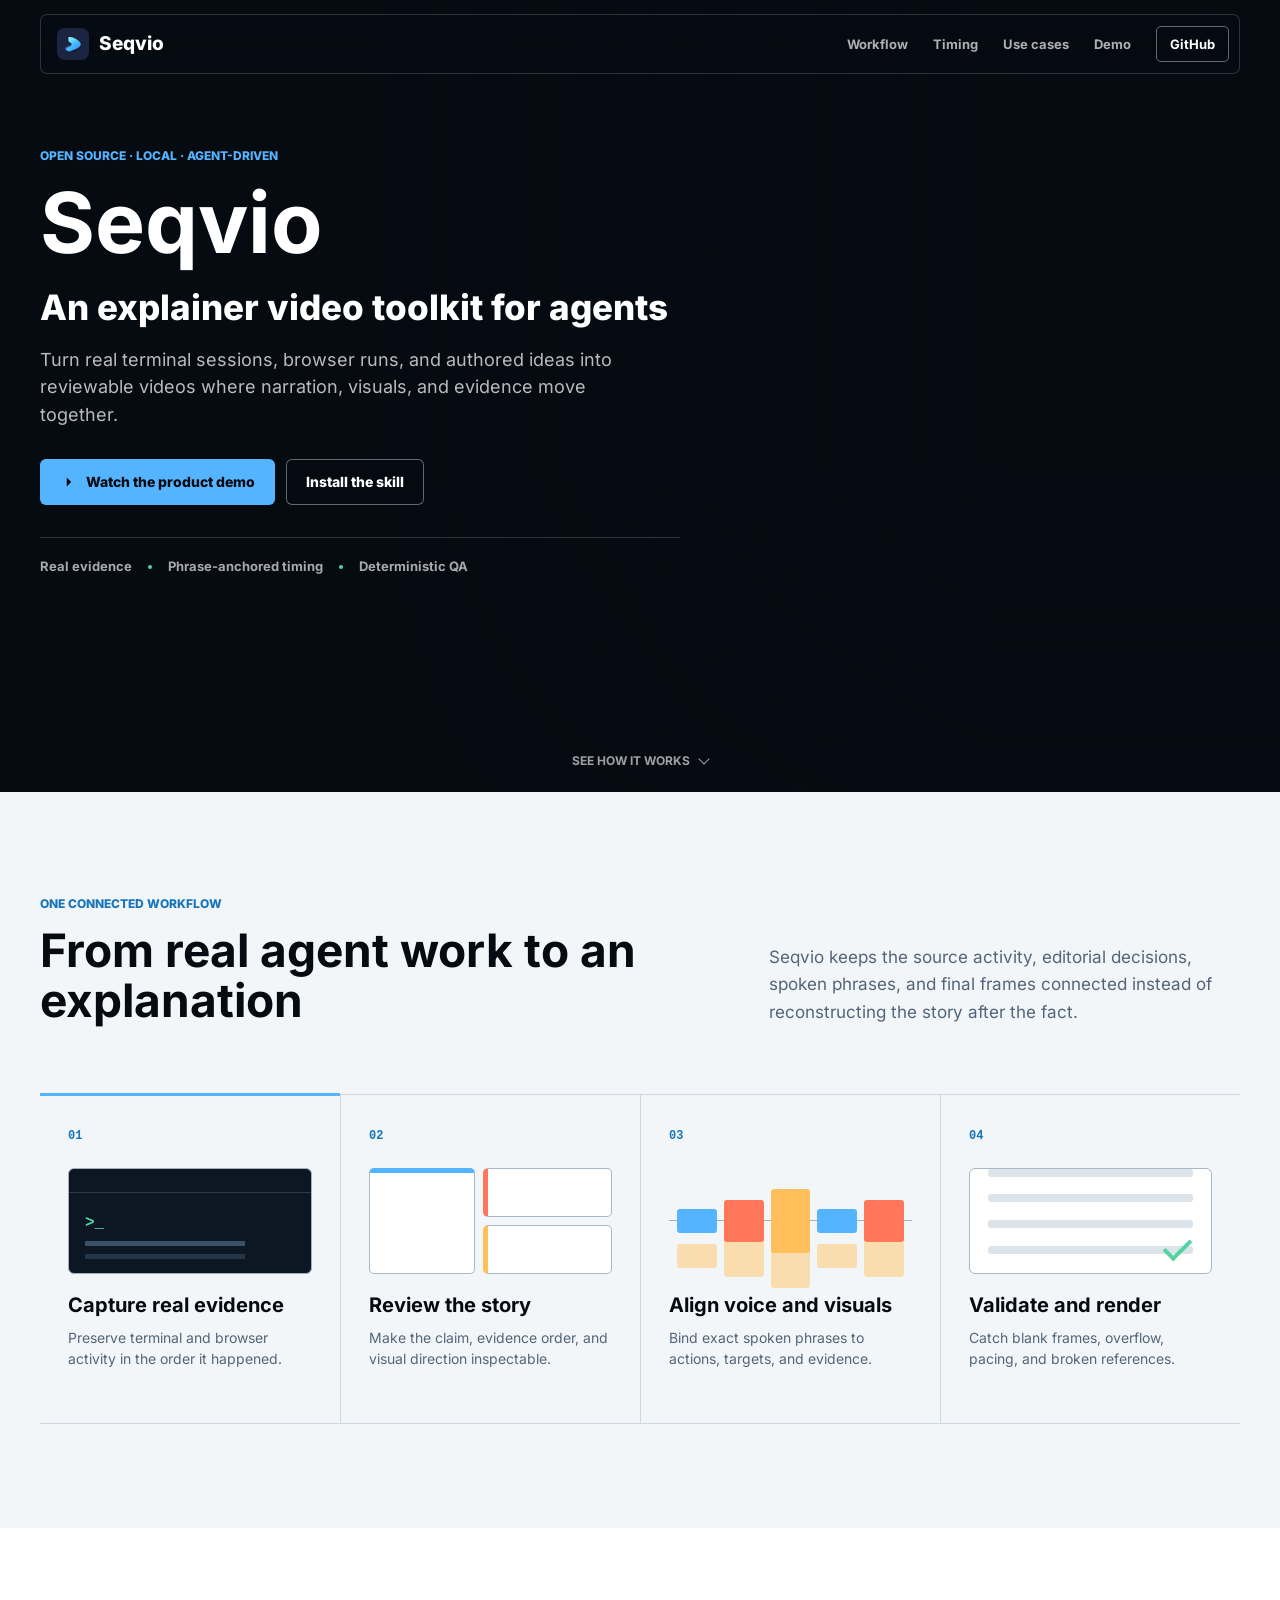
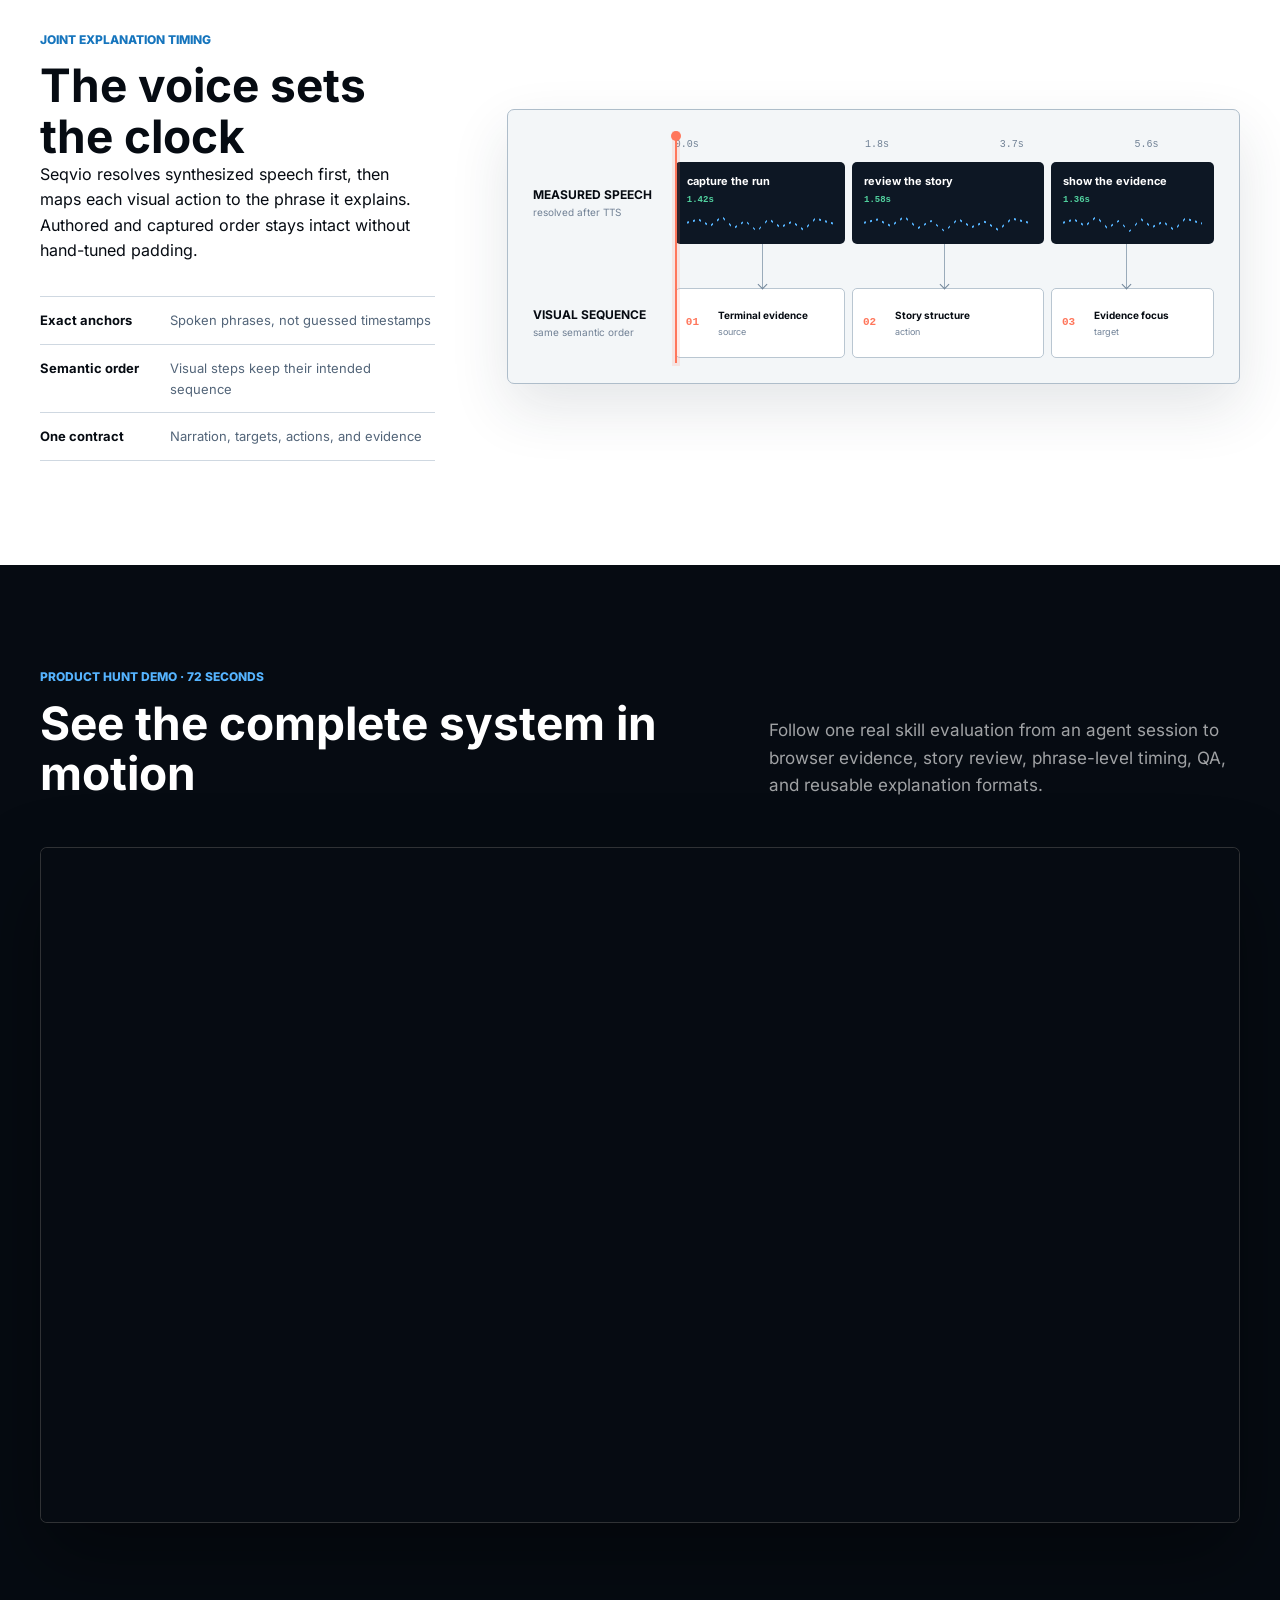
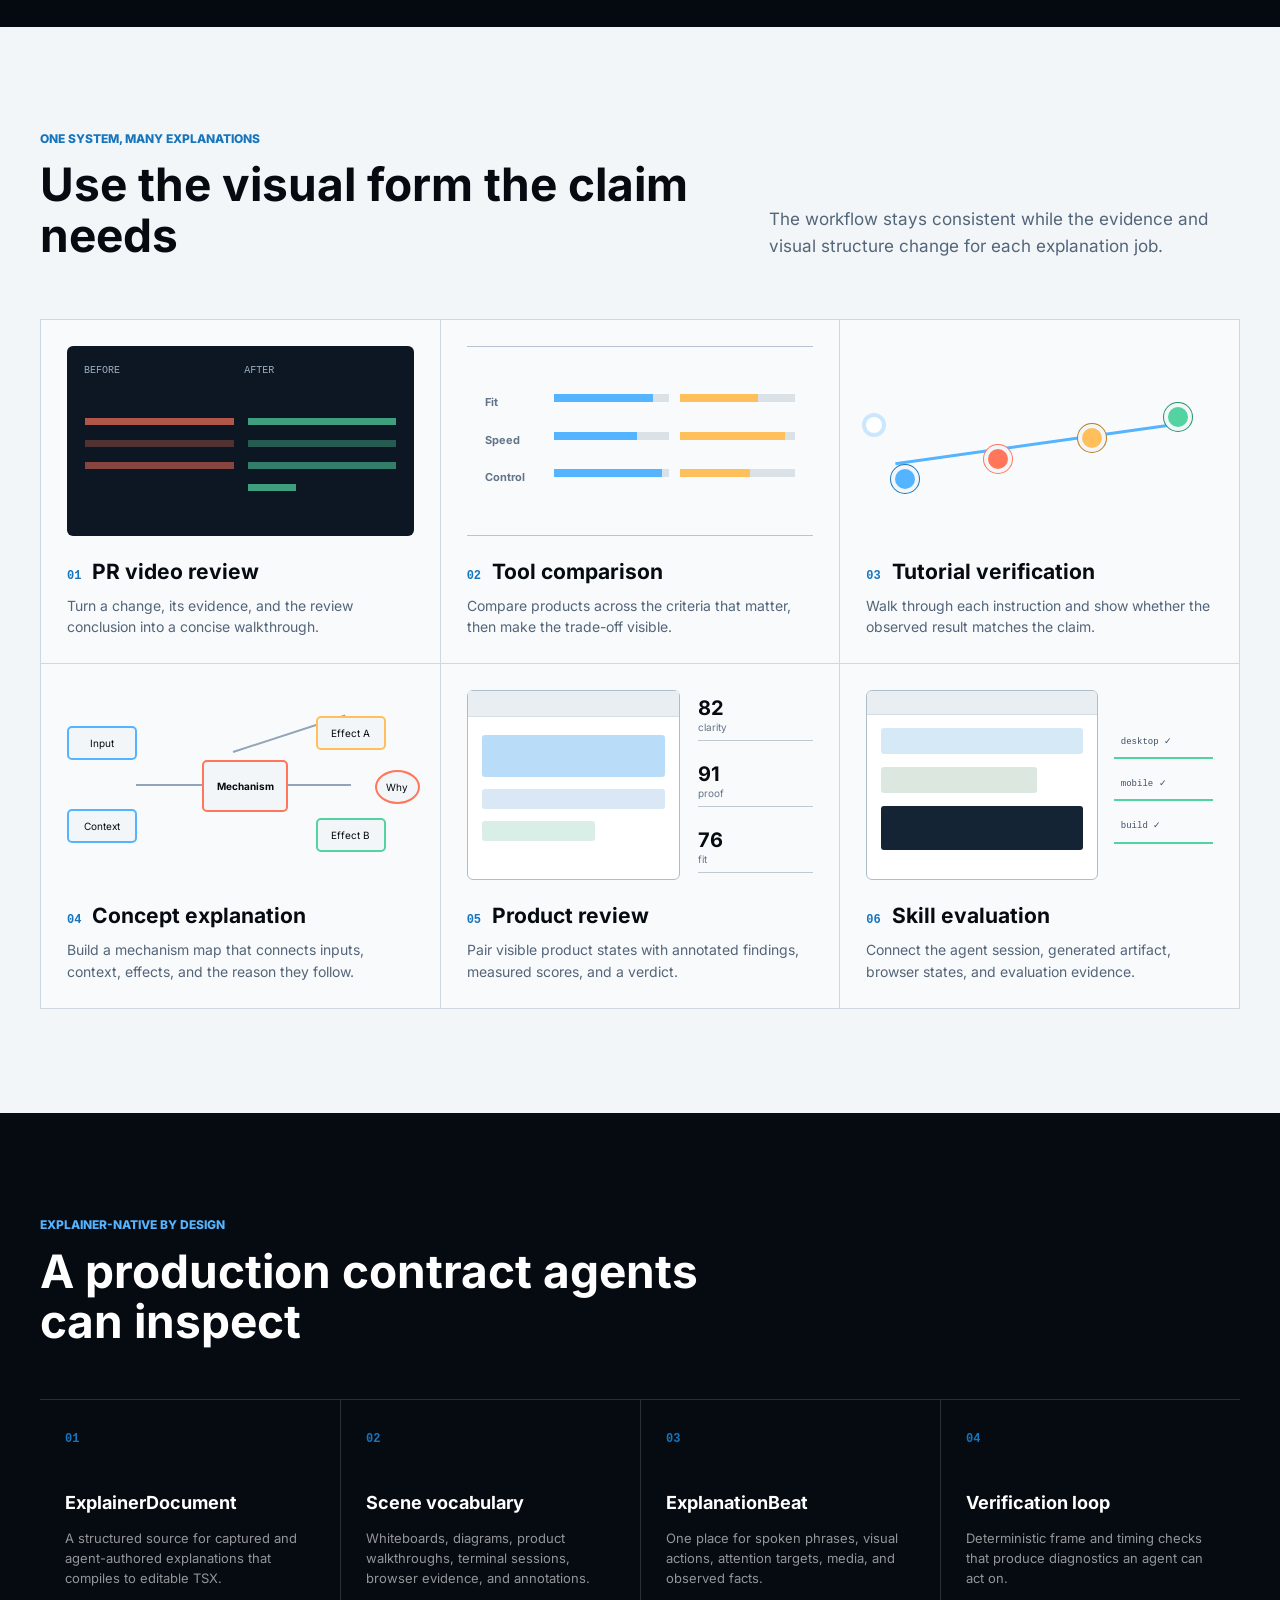
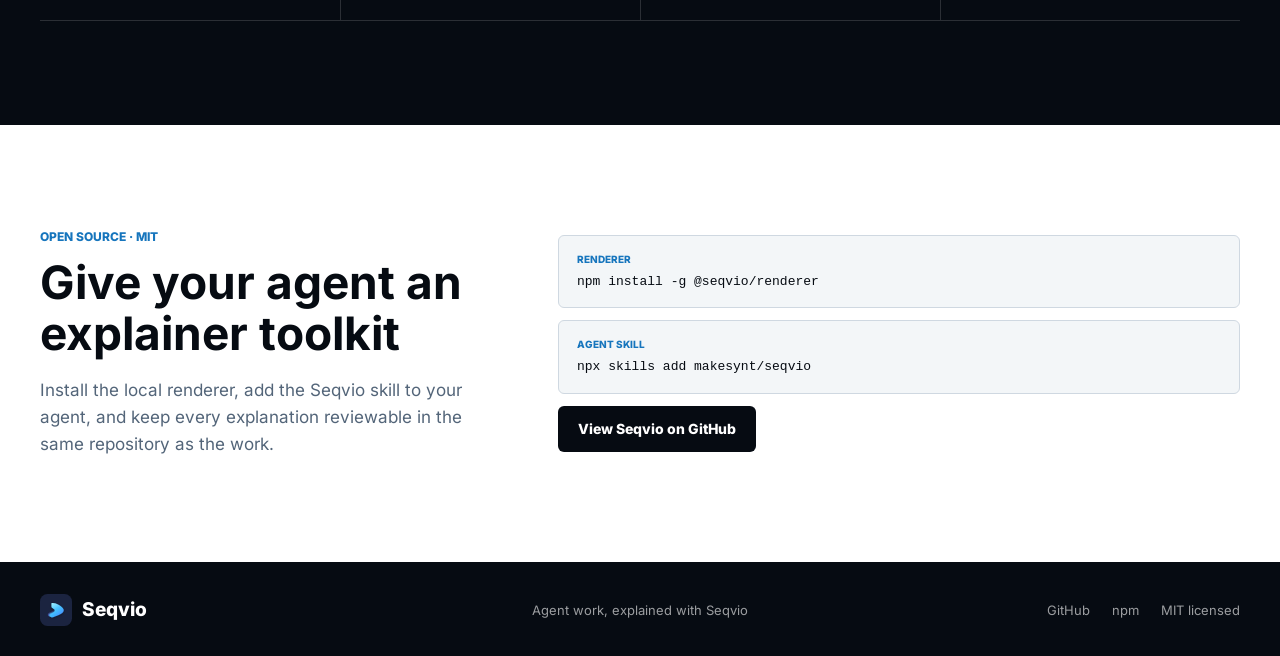
==== commit 00e03017: "docs: simplify landing skill install command" ====
--- a/index.html
+++ b/index.html
@@ -455,7 +455,7 @@
             <div class="command">
               <span>Agent skill</span
               ><code
-                >npx skills add makesynt/seqvio --skill seqvio -a codex -y</code
+                >npx skills add makesynt/seqvio</code
               >
             </div>
             <a
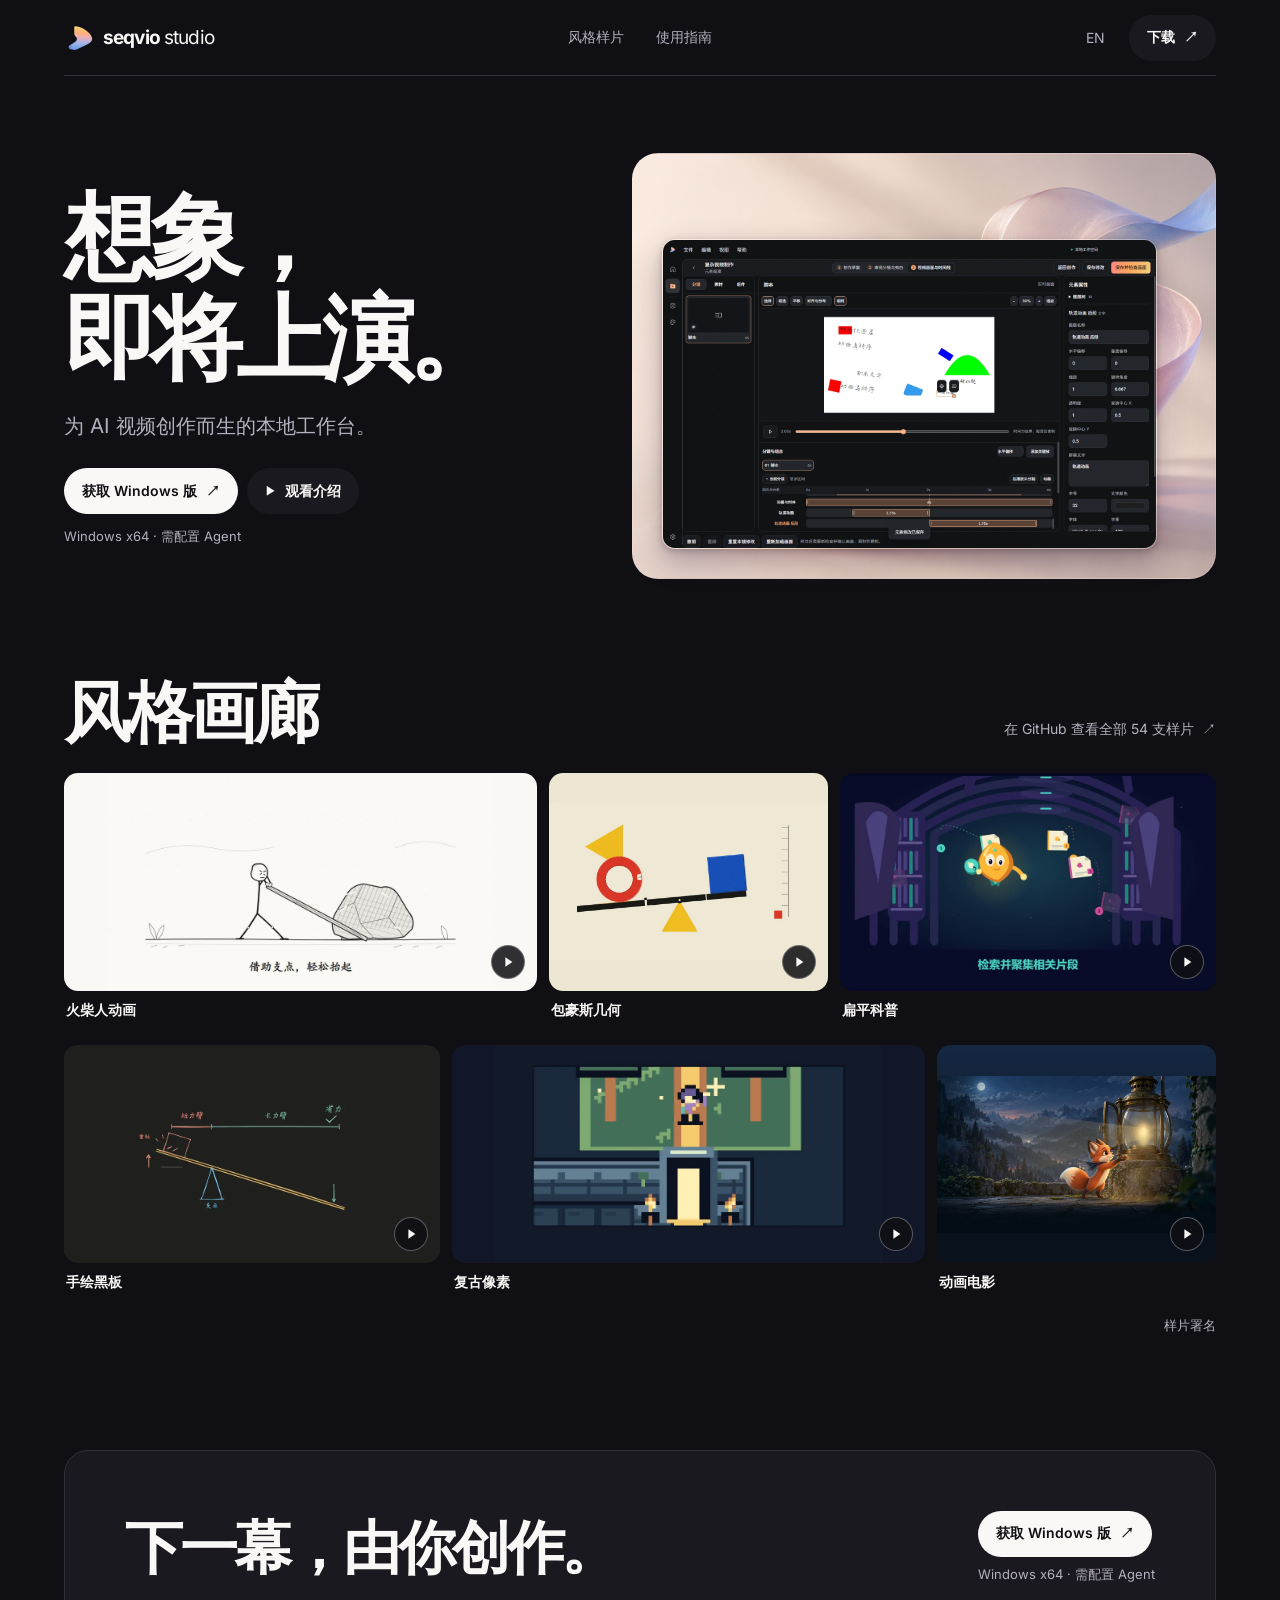
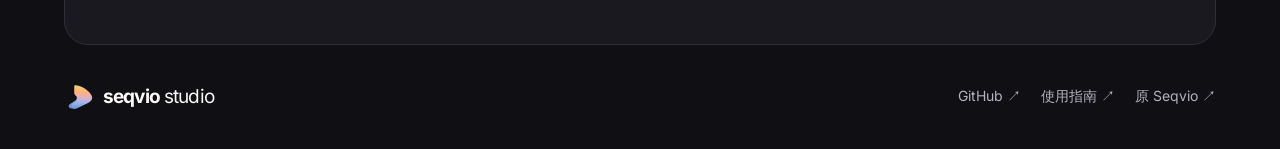
==== commit fdfb1ce2: "feat: showcase Seqvio Studio on landing page" ====
--- a/index.html
+++ b/index.html
@@ -1,497 +1,167 @@
 <!doctype html>
-<html lang="en">
-  <head>
-    <meta charset="utf-8" />
-    <meta name="viewport" content="width=device-width, initial-scale=1" />
-    <title>Seqvio - An explainer video toolkit for agents</title>
-    <meta
-      name="description"
-      content="Seqvio turns real agent work and authored ideas into reviewable, narration-locked explainer videos with evidence, phrase-level timing, and deterministic QA."
-    />
-    <meta property="og:type" content="website" />
-    <meta
-      property="og:title"
-      content="Seqvio - An explainer video toolkit for agents"
-    />
-    <meta
-      property="og:description"
-      content="Agent work, explained with real evidence, phrase-anchored timing, and deterministic QA."
-    />
-    <meta
-      property="og:url"
-      content="https://makesynt.github.io/seqvio-landing/"
-    />
-    <meta
-      property="og:image"
-      content="https://makesynt.github.io/seqvio-landing/assets/images/hero-poster.jpg"
-    />
-    <meta name="twitter:card" content="summary_large_image" />
-    <meta
-      name="twitter:image"
-      content="https://makesynt.github.io/seqvio-landing/assets/images/hero-poster.jpg"
-    />
-    <meta name="theme-color" content="#060b12" />
-    <meta name="seqvio-analytics-endpoint" content="" />
-    <link rel="canonical" href="https://makesynt.github.io/seqvio-landing/" />
-    <link rel="icon" href="assets/brand/seqvio-icon.svg" type="image/svg+xml" />
-    <link rel="stylesheet" href="styles.css" />
-  </head>
-  <body>
-    <header class="site-header" aria-label="Primary navigation">
-      <a class="brand" href="#top" aria-label="Seqvio home">
-        <img src="assets/brand/seqvio-icon.svg" alt="" />
-        <span>Seqvio</span>
+<html lang="zh-CN">
+<head>
+  <meta charset="utf-8">
+  <meta name="viewport" content="width=device-width, initial-scale=1">
+  <title>Seqvio Studio — 想象，即将上演</title>
+  <meta name="description" content="Seqvio Studio 是一款 AI 辅助的本地视频创作工作台，让想法成为影片。">
+  <meta property="og:type" content="website">
+  <meta property="og:title" content="Seqvio Studio — 想象，即将上演">
+  <meta property="og:description" content="你的 AI 视频创作工作台。">
+  <meta property="og:url" content="https://makesynt.github.io/seqvio-landing/">
+  <meta property="og:image" content="https://makesynt.github.io/seqvio-landing/assets/seqvio-hero-art-v2.png">
+  <meta name="twitter:card" content="summary_large_image">
+  <meta name="twitter:image" content="https://makesynt.github.io/seqvio-landing/assets/seqvio-hero-art-v2.png">
+  <meta name="theme-color" content="#101014">
+  <meta name="seqvio-analytics-endpoint" content="">
+  <link rel="canonical" href="https://makesynt.github.io/seqvio-landing/">
+  <link rel="icon" href="assets/brand/seqvio-studio-mark.svg" type="image/svg+xml">
+  <link rel="stylesheet" href="styles.css">
+</head>
+<body>
+  <a class="skip-link" href="#main" data-zh="跳至正文" data-en="Skip to content">跳至正文</a>
+
+    <header class="site-header">
+      <a class="brand" href="#top" aria-label="Seqvio Studio home">
+        <img src="assets/brand/seqvio-studio-mark.svg" alt="">
+        <span>seqvio <span>studio</span></span>
       </a>
-      <nav class="nav-links" aria-label="Page sections">
-        <a href="#workflow">Workflow</a>
-        <a href="#timing">Timing</a>
-        <a href="#applications">Use cases</a>
-        <a href="#demo">Demo</a>
-        <a
-          class="nav-github"
-          href="https://github.com/makesynt/seqvio"
-          data-track="nav_github"
-          >GitHub</a
-        >
+      <nav class="main-nav" aria-label="Main navigation">
+        <a href="#styles" data-track="hero_explore" data-zh="风格样片" data-en="Showreel">风格样片</a>
+        <a class="nav-guide" href="https://github.com/makesynt/seqvio-studio/blob/main/docs/USAGE.zh-CN.md" data-zh-href="https://github.com/makesynt/seqvio-studio/blob/main/docs/USAGE.zh-CN.md" data-en-href="https://github.com/makesynt/seqvio-studio/blob/main/docs/USAGE.en.md" data-track="nav_guide" data-zh="使用指南" data-en="Guide">使用指南</a>
       </nav>
+      <div class="header-actions">
+        <button class="language-toggle" type="button" aria-label="Switch to English" data-track="language_switch">EN</button>
+        <a class="header-download" href="https://github.com/makesynt/seqvio-studio/releases/latest" data-track="nav_download"><span data-zh="下载" data-en="Download">下载</span><span aria-hidden="true">↗</span></a>
+      </div>
     </header>
 
-    <main id="top">
-      <section class="hero" aria-labelledby="hero-title">
-        <iframe
-          class="hero-video"
-          src="https://www.youtube-nocookie.com/embed/VX6tKv2mwwk?autoplay=1&amp;mute=1&amp;controls=0&amp;loop=1&amp;playlist=VX6tKv2mwwk&amp;rel=0&amp;modestbranding=1"
-          title="Seqvio product demo"
-          allow="autoplay; fullscreen"
-          aria-hidden="true"
-        ></iframe>
-        <div class="hero-shade" aria-hidden="true"></div>
-        <div class="hero-content">
-          <p class="eyebrow">Open source · Local · Agent-driven</p>
-          <h1 id="hero-title">Seqvio</h1>
-          <p class="hero-subtitle">An explainer video toolkit for agents</p>
-          <p class="hero-copy">
-            Turn real terminal sessions, browser runs, and authored ideas into
-            reviewable videos where narration, visuals, and evidence move
-            together.
-          </p>
-          <div class="hero-actions" aria-label="Primary actions">
-            <a class="button primary" href="#demo" data-track="hero_demo">
-              <svg viewBox="0 0 24 24" aria-hidden="true">
-                <path d="m9 18 6-6-6-6v12Z"></path>
-              </svg>
-              Watch the product demo
-            </a>
-            <a
-              class="button secondary"
-              href="#install"
-              data-track="hero_install"
-              >Install the skill</a
-            >
+    <main id="main">
+      <section class="hero" id="top" aria-labelledby="hero-title">
+        <div class="hero-inner">
+          <div class="hero-copy">
+            <h1 id="hero-title"><span data-zh="想象，" data-en="Vision">想象，</span><span data-zh="即将上演。" data-en="Poised for its premiere.">即将上演。</span></h1>
+            <p class="hero-subtitle" data-zh="为 AI 视频创作而生的本地工作台。" data-en="A local workspace for AI video creation.">为 AI 视频创作而生的本地工作台。</p>
+            <div class="hero-actions">
+              <a class="button button-dark" href="https://github.com/makesynt/seqvio-studio/releases/latest" data-track="hero_download"><span data-zh="获取 Windows 版" data-en="Get it for Windows">获取 Windows 版</span><span aria-hidden="true">↗</span></a>
+              <a class="film-link" href="https://youtu.be/PKEJ8uIZQto" target="_blank" rel="noopener noreferrer" data-track="hero_film"><span class="film-play" aria-hidden="true">▶</span><span data-zh="观看介绍" data-en="Watch the film">观看介绍</span></a>
+            </div>
+            <p class="hero-note" data-zh="Windows x64 · 需配置 Agent" data-en="Windows x64 · Agent setup required">Windows x64 · 需配置 Agent</p>
           </div>
-          <div class="hero-proof" aria-label="Core Seqvio capabilities">
-            <span>Real evidence</span>
-            <span>Phrase-anchored timing</span>
-            <span>Deterministic QA</span>
-          </div>
-        </div>
-        <a class="hero-cue" href="#workflow">See how it works</a>
-      </section>
-
-      <section
-        class="section workflow"
-        id="workflow"
-        aria-labelledby="workflow-title"
-      >
-        <div class="section-inner">
-          <div class="section-heading split-heading">
-            <div>
-              <p class="eyebrow">One connected workflow</p>
-              <h2 id="workflow-title">
-                From real agent work to an explanation
-              </h2>
-            </div>
-            <p>
-              Seqvio keeps the source activity, editorial decisions, spoken
-              phrases, and final frames connected instead of reconstructing the
-              story after the fact.
-            </p>
-          </div>
-
-          <ol class="process-rail" aria-label="Seqvio workflow">
-            <li>
-              <span class="process-number">01</span>
-              <div class="process-icon terminal-icon" aria-hidden="true">
-                <i>&gt;_</i>
-                <b></b>
-              </div>
-              <h3>Capture real evidence</h3>
-              <p>
-                Preserve terminal and browser activity in the order it happened.
-              </p>
-            </li>
-            <li>
-              <span class="process-number">02</span>
-              <div class="process-icon story-icon" aria-hidden="true">
-                <i></i><i></i><i></i>
-              </div>
-              <h3>Review the story</h3>
-              <p>
-                Make the claim, evidence order, and visual direction
-                inspectable.
-              </p>
-            </li>
-            <li>
-              <span class="process-number">03</span>
-              <div class="process-icon timing-icon" aria-hidden="true">
-                <i></i><i></i><i></i><i></i><i></i>
-              </div>
-              <h3>Align voice and visuals</h3>
-              <p>
-                Bind exact spoken phrases to actions, targets, and evidence.
-              </p>
-            </li>
-            <li>
-              <span class="process-number">04</span>
-              <div class="process-icon check-icon" aria-hidden="true">
-                <i></i>
-              </div>
-              <h3>Validate and render</h3>
-              <p>
-                Catch blank frames, overflow, pacing, and broken references.
-              </p>
-            </li>
-          </ol>
-        </div>
-      </section>
-
-      <section
-        class="section timing"
-        id="timing"
-        aria-labelledby="timing-title"
-      >
-        <div class="section-inner timing-layout">
-          <div class="section-heading">
-            <p class="eyebrow">Joint explanation timing</p>
-            <h2 id="timing-title">The voice sets the clock</h2>
-            <p>
-              Seqvio resolves synthesized speech first, then maps each visual
-              action to the phrase it explains. Authored and captured order
-              stays intact without hand-tuned padding.
-            </p>
-            <div class="timing-notes" aria-label="Timing benefits">
-              <span
-                ><b>Exact anchors</b> Spoken phrases, not guessed
-                timestamps</span
-              >
-              <span
-                ><b>Semantic order</b> Visual steps keep their intended
-                sequence</span
-              >
-              <span
-                ><b>One contract</b> Narration, targets, actions, and
-                evidence</span
-              >
-            </div>
-          </div>
-
-          <div
-            class="timing-board"
-            aria-label="Phrase anchored timing visualization"
-          >
-            <div class="time-ruler" aria-hidden="true">
-              <span>0.0s</span><span>1.8s</span><span>3.7s</span
-              ><span>5.6s</span>
-            </div>
-            <div class="timeline-row speech-row">
-              <div class="row-label">
-                <strong>Measured speech</strong><span>resolved after TTS</span>
-              </div>
-              <div class="speech-segments">
-                <div style="--segment: 0">
-                  <span>capture the run</span><b>1.42s</b>
-                  <i class="waveform" aria-hidden="true"></i>
-                </div>
-                <div style="--segment: 1">
-                  <span>review the story</span><b>1.58s</b>
-                  <i class="waveform" aria-hidden="true"></i>
-                </div>
-                <div style="--segment: 2">
-                  <span>show the evidence</span><b>1.36s</b>
-                  <i class="waveform" aria-hidden="true"></i>
-                </div>
-              </div>
-            </div>
-            <div class="timing-links" aria-hidden="true">
-              <i></i><i></i><i></i>
-            </div>
-            <div class="timeline-row visual-row">
-              <div class="row-label">
-                <strong>Visual sequence</strong><span>same semantic order</span>
-              </div>
-              <div class="visual-segments">
-                <div>
-                  <b>01</b><span>Terminal evidence</span><small>source</small>
-                </div>
-                <div>
-                  <b>02</b><span>Story structure</span><small>action</small>
-                </div>
-                <div>
-                  <b>03</b><span>Evidence focus</span><small>target</small>
-                </div>
-              </div>
-            </div>
-            <i class="timing-playhead" aria-hidden="true"></i>
+          <div class="hero-art">
+            <img class="hero-workbench" src="assets/studio-workbench.webp" width="1440" height="900"
+              alt="Seqvio Studio 的元素编辑工作台，显示画布、分镜和动画时间轴"
+              data-en-alt="Seqvio Studio editor showing the canvas, scenes, and animation timeline"
+              data-zh-alt="Seqvio Studio 的元素编辑工作台，显示画布、分镜和动画时间轴">
           </div>
         </div>
       </section>
+      <section class="styles-section" id="styles" aria-labelledby="styles-title">
+        <div class="section-heading">
+          <h2 id="styles-title" data-zh="风格画廊" data-en="Style gallery">风格画廊</h2>
+          <a class="subtle-link" href="https://github.com/makesynt/seqvio-studio/releases/tag/style-samples-v1" data-track="all_styles"><span data-zh="在 GitHub 查看全部 54 支样片" data-en="All 54 samples on GitHub">在 GitHub 查看全部 54 支样片</span><span aria-hidden="true">↗</span></a>
+        </div>
 
-      <section class="section demo" id="demo" aria-labelledby="demo-title">
-        <div class="section-inner">
-          <div class="section-heading split-heading demo-heading">
-            <div>
-              <p class="eyebrow">Product Hunt demo · 72 seconds</p>
-              <h2 id="demo-title">See the complete system in motion</h2>
-            </div>
-            <p>
-              Follow one real skill evaluation from an agent session to browser
-              evidence, story review, phrase-level timing, QA, and reusable
-              explanation formats.
-            </p>
-          </div>
-          <div class="demo-frame">
-            <iframe
-              src="https://www.youtube-nocookie.com/embed/VX6tKv2mwwk?rel=0&amp;modestbranding=1"
-              title="Seqvio product demo"
-              loading="lazy"
-              allow="fullscreen; picture-in-picture"
-              allowfullscreen
-              data-track="demo_video"
-            ></iframe>
-          </div>
+        <ul class="sample-gallery">
+            <li>
+              <a class="sample-card" aria-labelledby="sample-stick-name" href="https://github.com/makesynt/seqvio-studio/releases/download/style-samples-v1/motion-stickman-d1d73606e2309436.mp4"
+                 data-video="assets/style-samples/motion-stickman-d1d73606e2309436.mp4" data-track="sample_stickman">
+                <span class="sample-frame sample-stick" aria-hidden="true">
+                  <img class="sample-poster" src="assets/style-covers/motion-stickman.webp" width="960" height="540" alt="" loading="lazy" decoding="async">
+                  <video class="sample-preview" muted loop playsinline preload="none" aria-hidden="true"></video>
+                  <span class="sample-play"><svg viewBox="0 0 16 16" width="14" height="14" aria-hidden="true"><path fill="currentColor" d="M5 2.6v10.8L13 8z"/></svg></span>
+                </span>
+                <span class="sample-name" id="sample-stick-name" data-zh="火柴人动画" data-en="Stickman">火柴人动画</span>
+              </a>
+            </li>
+            <li>
+              <a class="sample-card" aria-labelledby="sample-bauhaus-name" href="https://github.com/makesynt/seqvio-studio/releases/download/style-samples-v1/bauhaus-041e1caad83c2189.mp4"
+                 data-video="assets/style-samples/bauhaus-041e1caad83c2189.mp4" data-track="sample_bauhaus">
+                <span class="sample-frame sample-bauhaus" aria-hidden="true">
+                  <img class="sample-poster" src="assets/style-covers/bauhaus.webp" width="960" height="540" alt="" loading="lazy" decoding="async">
+                  <video class="sample-preview" muted loop playsinline preload="none" aria-hidden="true"></video>
+                  <span class="sample-play"><svg viewBox="0 0 16 16" width="14" height="14" aria-hidden="true"><path fill="currentColor" d="M5 2.6v10.8L13 8z"/></svg></span>
+                </span>
+                <span class="sample-name" id="sample-bauhaus-name" data-zh="包豪斯几何" data-en="Bauhaus">包豪斯几何</span>
+              </a>
+            </li>
+            <li>
+              <a class="sample-card" aria-labelledby="sample-flat-name" href="https://github.com/makesynt/seqvio-studio/releases/download/style-samples-v1/kurzgesagt-flat-09edc2b324906276.mp4"
+                 data-video="assets/style-samples/kurzgesagt-flat-09edc2b324906276.mp4" data-track="sample_flat">
+                <span class="sample-frame sample-flat" aria-hidden="true">
+                  <img class="sample-poster" src="assets/style-covers/kurzgesagt-flat.webp" width="960" height="540" alt="" loading="lazy" decoding="async">
+                  <video class="sample-preview" muted loop playsinline preload="none" aria-hidden="true"></video>
+                  <span class="sample-play"><svg viewBox="0 0 16 16" width="14" height="14" aria-hidden="true"><path fill="currentColor" d="M5 2.6v10.8L13 8z"/></svg></span>
+                </span>
+                <span class="sample-name" id="sample-flat-name" data-zh="扁平科普" data-en="Flat explainer">扁平科普</span>
+              </a>
+            </li>
+            <li>
+              <a class="sample-card" aria-labelledby="sample-blackboard-name" href="https://github.com/makesynt/seqvio-studio/releases/download/style-samples-v1/blackboard-aec096e78f7d2298.mp4"
+                 data-video="assets/style-samples/blackboard-aec096e78f7d2298.mp4" data-track="sample_blackboard">
+                <span class="sample-frame sample-blackboard" aria-hidden="true">
+                  <img class="sample-poster" src="assets/style-covers/blackboard.webp" width="960" height="540" alt="" loading="lazy" decoding="async">
+                  <video class="sample-preview" muted loop playsinline preload="none" aria-hidden="true"></video>
+                  <span class="sample-play"><svg viewBox="0 0 16 16" width="14" height="14" aria-hidden="true"><path fill="currentColor" d="M5 2.6v10.8L13 8z"/></svg></span>
+                </span>
+                <span class="sample-name" id="sample-blackboard-name" data-zh="手绘黑板" data-en="Blackboard">手绘黑板</span>
+              </a>
+            </li>
+            <li>
+              <a class="sample-card" aria-labelledby="sample-pixel-name" href="https://github.com/makesynt/seqvio-studio/releases/download/style-samples-v1/pixel-1f26cb412eb9dc1f.mp4"
+                 data-video="assets/style-samples/pixel-1f26cb412eb9dc1f.mp4" data-track="sample_pixel">
+                <span class="sample-frame sample-pixel" aria-hidden="true">
+                  <img class="sample-poster" src="assets/style-covers/pixel.webp" width="960" height="540" alt="" loading="lazy" decoding="async">
+                  <video class="sample-preview" muted loop playsinline preload="none" aria-hidden="true"></video>
+                  <span class="sample-play"><svg viewBox="0 0 16 16" width="14" height="14" aria-hidden="true"><path fill="currentColor" d="M5 2.6v10.8L13 8z"/></svg></span>
+                </span>
+                <span class="sample-name" id="sample-pixel-name" data-zh="复古像素" data-en="Retro pixels">复古像素</span>
+              </a>
+            </li>
+            <li>
+              <a class="sample-card" aria-labelledby="sample-cinema-name" href="https://github.com/makesynt/seqvio-studio/releases/download/style-samples-v1/cinematic-light-38aa59501dc45dd9.mp4"
+                 data-video="assets/style-samples/cinematic-light-38aa59501dc45dd9.mp4" data-track="sample_cinema">
+                <span class="sample-frame sample-cinema" aria-hidden="true">
+                  <img class="sample-poster" src="assets/style-covers/cinematic-light.webp" width="960" height="540" alt="" loading="lazy" decoding="async">
+                  <video class="sample-preview" muted loop playsinline preload="none" aria-hidden="true"></video>
+                  <span class="sample-play"><svg viewBox="0 0 16 16" width="14" height="14" aria-hidden="true"><path fill="currentColor" d="M5 2.6v10.8L13 8z"/></svg></span>
+                </span>
+                <span class="sample-name" id="sample-cinema-name" data-zh="动画电影" data-en="Animated cinema">动画电影</span>
+              </a>
+            </li>
+        </ul>
+        <div class="gallery-credits">
+          <a href="https://github.com/makesynt/seqvio-studio/blob/main/docs/SHOWCASE-CREDITS.md" data-track="sample_credits" data-zh="样片署名" data-en="Credits">样片署名</a>
         </div>
+        <dialog class="style-dialog" aria-labelledby="dialog-title">
+          <div class="dialog-head"><h3 id="dialog-title" data-zh="完整样片" data-en="Full sample">完整样片</h3><button class="dialog-close" type="button" aria-label="关闭 / Close">×</button></div>
+          <video class="dialog-video" controls playsinline preload="none"></video>
+          <p class="video-error" hidden data-zh="视频无法播放，可通过下方链接观看。" data-en="Video unavailable. Use the link below to watch.">视频无法播放，可通过下方链接观看。</p>
+          <div class="dialog-links"><a class="dialog-original" href="https://github.com/makesynt/seqvio-studio/releases/tag/style-samples-v1" target="_blank" rel="noopener noreferrer" data-zh="在 GitHub 上观看 ↗" data-en="Watch on GitHub ↗">在 GitHub 上观看 ↗</a><a href="https://github.com/makesynt/seqvio-studio/blob/main/docs/SHOWCASE-CREDITS.md" data-zh="样片署名 ↗" data-en="Sample credits ↗">样片署名 ↗</a></div>
+        </dialog>
       </section>
 
-      <section
-        class="section applications"
-        id="applications"
-        aria-labelledby="applications-title"
-      >
-        <div class="section-inner">
-          <div class="section-heading split-heading">
-            <div>
-              <p class="eyebrow">One system, many explanations</p>
-              <h2 id="applications-title">
-                Use the visual form the claim needs
-              </h2>
-            </div>
-            <p>
-              The workflow stays consistent while the evidence and visual
-              structure change for each explanation job.
-            </p>
-          </div>
-
-          <div class="application-grid">
-            <article>
-              <div class="application-visual diff-visual" aria-hidden="true">
-                <span class="diff-file">before</span
-                ><span class="diff-file">after</span> <i class="removed"></i
-                ><i class="added"></i><i class="added short"></i>
-              </div>
-              <div class="application-copy">
-                <span>01</span>
-                <h3>PR video review</h3>
-              </div>
-              <p>
-                Turn a change, its evidence, and the review conclusion into a
-                concise walkthrough.
-              </p>
-            </article>
-
-            <article>
-              <div class="application-visual matrix-visual" aria-hidden="true">
-                <span>Fit</span><i style="--score: 86%"></i
-                ><i style="--score: 68%"></i> <span>Speed</span
-                ><i style="--score: 72%"></i><i style="--score: 91%"></i>
-                <span>Control</span><i style="--score: 94%"></i
-                ><i style="--score: 61%"></i>
-              </div>
-              <div class="application-copy">
-                <span>02</span>
-                <h3>Tool comparison</h3>
-              </div>
-              <p>
-                Compare products across the criteria that matter, then make the
-                trade-off visible.
-              </p>
-            </article>
-
-            <article>
-              <div class="application-visual steps-visual" aria-hidden="true">
-                <i></i><i></i><i></i><i></i><b></b>
-              </div>
-              <div class="application-copy">
-                <span>03</span>
-                <h3>Tutorial verification</h3>
-              </div>
-              <p>
-                Walk through each instruction and show whether the observed
-                result matches the claim.
-              </p>
-            </article>
-
-            <article>
-              <div class="application-visual graph-visual" aria-hidden="true">
-                <span>Input</span><span>Context</span><b>Mechanism</b
-                ><span>Effect A</span><span>Effect B</span><i>Why</i>
-              </div>
-              <div class="application-copy">
-                <span>04</span>
-                <h3>Concept explanation</h3>
-              </div>
-              <p>
-                Build a mechanism map that connects inputs, context, effects,
-                and the reason they follow.
-              </p>
-            </article>
-
-            <article>
-              <div class="application-visual product-visual" aria-hidden="true">
-                <div><i></i><i></i><i></i></div>
-                <span><b>82</b> clarity</span><span><b>91</b> proof</span
-                ><span><b>76</b> fit</span>
-              </div>
-              <div class="application-copy">
-                <span>05</span>
-                <h3>Product review</h3>
-              </div>
-              <p>
-                Pair visible product states with annotated findings, measured
-                scores, and a verdict.
-              </p>
-            </article>
-
-            <article>
-              <div class="application-visual skill-visual" aria-hidden="true">
-                <div class="skill-browser"><i></i><b></b><b></b><b></b></div>
-                <div class="skill-results">
-                  <span>desktop ✓</span><span>mobile ✓</span
-                  ><span>build ✓</span>
-                </div>
-              </div>
-              <div class="application-copy">
-                <span>06</span>
-                <h3>Skill evaluation</h3>
-              </div>
-              <p>
-                Connect the agent session, generated artifact, browser states,
-                and evaluation evidence.
-              </p>
-            </article>
-          </div>
+      <section class="closing" id="download" aria-labelledby="closing-title">
+        <div>
+          <h2 id="closing-title" data-zh="下一幕，由你创作。" data-en="Make the next scene.">下一幕，由你创作。</h2>
         </div>
-      </section>
-
-      <section class="section contract" aria-labelledby="contract-title">
-        <div class="section-inner">
-          <div class="section-heading">
-            <p class="eyebrow">Explainer-native by design</p>
-            <h2 id="contract-title">
-              A production contract agents can inspect
-            </h2>
-          </div>
-          <div class="contract-list">
-            <div>
-              <span>01</span><strong>ExplainerDocument</strong>
-              <p>
-                A structured source for captured and agent-authored explanations
-                that compiles to editable TSX.
-              </p>
-            </div>
-            <div>
-              <span>02</span><strong>Scene vocabulary</strong>
-              <p>
-                Whiteboards, diagrams, product walkthroughs, terminal sessions,
-                browser evidence, and annotations.
-              </p>
-            </div>
-            <div>
-              <span>03</span><strong>ExplanationBeat</strong>
-              <p>
-                One place for spoken phrases, visual actions, attention targets,
-                media, and observed facts.
-              </p>
-            </div>
-            <div>
-              <span>04</span><strong>Verification loop</strong>
-              <p>
-                Deterministic frame and timing checks that produce diagnostics
-                an agent can act on.
-              </p>
-            </div>
-          </div>
-        </div>
-      </section>
-
-      <section
-        class="section install"
-        id="install"
-        aria-labelledby="install-title"
-      >
-        <div class="section-inner install-layout">
-          <div class="section-heading">
-            <p class="eyebrow">Open source · MIT</p>
-            <h2 id="install-title">Give your agent an explainer toolkit</h2>
-            <p>
-              Install the local renderer, add the Seqvio skill to your agent,
-              and keep every explanation reviewable in the same repository as
-              the work.
-            </p>
-          </div>
-          <div class="install-stack">
-            <div class="command">
-              <span>Renderer</span><code>npm install -g @seqvio/renderer</code>
-            </div>
-            <div class="command">
-              <span>Agent skill</span
-              ><code
-                >npx skills add makesynt/seqvio</code
-              >
-            </div>
-            <a
-              class="button primary dark-button"
-              href="https://github.com/makesynt/seqvio"
-              data-track="install_github"
-              >View Seqvio on GitHub</a
-            >
-          </div>
+        <div class="closing-action">
+          <a class="button button-dark" href="https://github.com/makesynt/seqvio-studio/releases/latest" data-track="closing_download"><span data-zh="获取 Windows 版" data-en="Get it for Windows">获取 Windows 版</span><span aria-hidden="true">↗</span></a>
+          <p data-zh="Windows x64 · 需配置 Agent" data-en="Windows x64 · Agent setup required">Windows x64 · 需配置 Agent</p>
         </div>
       </section>
     </main>
 
     <footer class="site-footer">
-      <a class="brand footer-brand" href="#top" aria-label="Seqvio home">
-        <img src="assets/brand/seqvio-icon.svg" alt="" />
-        <span>Seqvio</span>
-      </a>
-      <p>Agent work, explained with Seqvio</p>
-      <div>
-        <a href="https://github.com/makesynt/seqvio" data-track="footer_github"
-          >GitHub</a
-        >
-        <a
-          href="https://www.npmjs.com/package/@seqvio/renderer"
-          data-track="footer_npm"
-          >npm</a
-        >
-        <span>MIT licensed</span>
+      <a class="brand footer-brand" href="#top" aria-label="Seqvio Studio home"><img src="assets/brand/seqvio-studio-mark.svg" alt=""><span>seqvio <span>studio</span></span></a>
+      <div class="footer-links">
+        <a href="https://github.com/makesynt/seqvio-studio" data-track="footer_github">GitHub ↗</a>
+        <a href="https://github.com/makesynt/seqvio-studio/blob/main/docs/USAGE.zh-CN.md" data-zh-href="https://github.com/makesynt/seqvio-studio/blob/main/docs/USAGE.zh-CN.md" data-en-href="https://github.com/makesynt/seqvio-studio/blob/main/docs/USAGE.en.md" data-track="footer_docs" data-zh="使用指南 ↗" data-en="Guide ↗">使用指南 ↗</a>
+        <a href="seqvio-legacy.html" data-track="footer_legacy" data-zh="原 Seqvio ↗" data-en="Seqvio archive ↗">原 Seqvio ↗</a>
       </div>
     </footer>
-    <script
-      data-goatcounter="https://makeseq.goatcounter.com/count"
-      src="https://gc.zgo.at/count.js"
-      defer
-    ></script>
-    <script src="analytics.js" defer></script>
-  </body>
+  <script src="site.js" defer></script>
+  <script data-goatcounter="https://makeseq.goatcounter.com/count" src="https://gc.zgo.at/count.js" defer></script>
+  <script src="analytics.js" defer></script>
+</body>
 </html>
--- a/styles.css
+++ b/styles.css
@@ -1,1783 +1,408 @@
 @font-face {
-  font-family: "Inter";
-  font-style: normal;
+  font-family: Inter;
+  src: url("assets/fonts/inter-latin-400-normal.woff2") format("woff2");
   font-weight: 400;
   font-display: swap;
-  src: url("assets/fonts/inter-latin-400-normal.woff2") format("woff2");
 }
 
 @font-face {
-  font-family: "Inter";
-  font-style: normal;
-  font-weight: 500;
-  font-display: swap;
-  src: url("assets/fonts/inter-latin-500-normal.woff2") format("woff2");
-}
-
-@font-face {
-  font-family: "Inter";
-  font-style: normal;
+  font-family: Inter;
+  src: url("assets/fonts/inter-latin-600-normal.woff2") format("woff2");
   font-weight: 600;
   font-display: swap;
-  src: url("assets/fonts/inter-latin-600-normal.woff2") format("woff2");
 }
 
 @font-face {
-  font-family: "Inter";
-  font-style: normal;
+  font-family: Inter;
+  src: url("assets/fonts/inter-latin-700-normal.woff2") format("woff2");
   font-weight: 700;
   font-display: swap;
-  src: url("assets/fonts/inter-latin-700-normal.woff2") format("woff2");
-}
-
-@font-face {
-  font-family: "Inter";
-  font-style: normal;
-  font-weight: 800;
-  font-display: swap;
-  src: url("assets/fonts/inter-latin-800-normal.woff2") format("woff2");
 }
 
 :root {
-  color-scheme: light;
-  --ink: #060b12;
-  --ink-raised: #0d1724;
-  --ink-soft: #223247;
-  --paper: #f3f6f8;
-  --white: #ffffff;
-  --line: #cfd8e1;
-  --line-dark: rgba(255, 255, 255, 0.15);
-  --blue: #55b4ff;
-  --blue-deep: #1675bd;
-  --green: #52d3a0;
-  --amber: #ffc05c;
-  --coral: #ff765b;
-  --muted: #536579;
-  --max: 1200px;
-  --header-height: 60px;
-  font-family:
-    "Inter",
-    ui-sans-serif,
-    system-ui,
-    -apple-system,
-    BlinkMacSystemFont,
-    "Segoe UI",
-    sans-serif;
-}
-
-* {
-  box-sizing: border-box;
-}
-
-html {
-  scroll-behavior: smooth;
-  scroll-padding-top: 88px;
-}
-
-body {
+  color-scheme: dark;
+  --canvas: #101014;
+  --panel: #1a191f;
+  --line: #302e38;
+  --ink: #faf8f6;
+  --muted: #b5b0bd;
+  --accent: #d7c5ff;
+  --gutter: clamp(20px, 5vw, 72px);
+  font-family: Inter, "PingFang SC", "Microsoft YaHei", sans-serif;
+  color: var(--ink);
+  background: var(--canvas);
+}
+
+* { box-sizing: border-box; }
+html { scroll-behavior: smooth; }
+body { margin: 0; }
+a { color: inherit; text-decoration: none; }
+button { font: inherit; }
+img { display: block; max-width: 100%; }
+::selection { background: var(--accent); color: var(--canvas); }
+
+:focus-visible {
+  outline: 2px solid var(--accent);
+  outline-offset: 4px;
+}
+
+.skip-link {
+  position: fixed;
+  z-index: 20;
+  inset: 12px auto auto 12px;
+  padding: 12px 16px;
+  transform: translateY(-150%);
+  background: var(--ink);
+  color: var(--canvas);
+}
+
+.skip-link:focus { transform: translateY(0); }
+
+.site-header, .hero-inner, .closing, .site-footer {
+  width: min(1240px, calc(100% - 2 * var(--gutter)));
+  margin-inline: auto;
+}
+
+.site-header {
+  display: grid;
+  grid-template-columns: 1fr auto 1fr;
+  align-items: center;
+  gap: 24px;
+  min-height: 76px;
+  border-bottom: 1px solid var(--line);
+}
+
+.brand, .header-actions, .main-nav {
+  display: flex;
+  align-items: center;
+}
+
+.brand {
+  width: fit-content;
+  gap: 7px;
+  white-space: nowrap;
+  font-size: 19px;
+  font-weight: 700;
+  letter-spacing: -.045em;
+}
+
+.brand img { width: 32px; height: 32px; }
+.brand > span > span { font-weight: 400; }
+.main-nav { gap: 32px; }
+.header-actions { justify-content: flex-end; gap: 12px; }
+
+.main-nav a, .language-toggle, .footer-links a {
+  display: inline-flex;
+  align-items: center;
+  min-height: 44px;
+  font-size: 14px;
+  color: var(--muted);
+}
+
+.main-nav a:hover, .footer-links a:hover, .subtle-link:hover,
+.language-toggle:hover, .gallery-credits a:hover {
+  color: var(--ink);
+}
+
+.language-toggle {
+  padding: 0;
+  border: 0;
+  background: none;
+  cursor: pointer;
+}
+
+.language-toggle { min-width: 44px; justify-content: center; }
+
+.header-download, .button, .film-link {
+  display: inline-flex;
+  align-items: center;
+  justify-content: center;
+  gap: 9px;
+  min-height: 46px;
+  padding-inline: 18px;
+  border-radius: 999px;
+  font-size: 14px;
+  font-weight: 600;
+  white-space: nowrap;
+}
+
+.header-download, .film-link { background: var(--panel); }
+.header-download:hover, .film-link:hover { background: var(--line); }
+.button-dark { background: var(--ink); color: var(--canvas); }
+.button-dark:hover { background: var(--accent); }
+.film-play { font-size: 11px; }
+
+.hero-inner {
+  display: grid;
+  grid-template-columns: minmax(0, 1fr) minmax(0, 1.16fr);
+  align-items: center;
+  gap: clamp(32px, 5vw, 72px);
+  padding-block: clamp(48px, 6vw, 84px) clamp(32px, 4vw, 56px);
+}
+
+.hero h1 {
   margin: 0;
-  overflow-x: hidden;
-  color: var(--ink);
-  background: var(--paper);
-  font-size: 16px;
+  font-size: clamp(54px, 7.3vw, 102px);
+  font-weight: 700;
+  line-height: 1.08;
+  letter-spacing: -.075em;
+}
+
+html[lang="en"] .hero h1 {
+  font-size: clamp(50px, 6.1vw, 84px);
+  letter-spacing: -.07em;
+}
+
+.hero h1 span { display: block; }
+
+html[lang="en"] .hero h1 span:last-child {
+  font-size: clamp(25px, 7.3vw, .6em);
+  letter-spacing: -.045em;
+}
+
+.hero-subtitle {
+  margin: 22px 0 26px;
+  color: var(--muted);
+  font-size: clamp(16px, 1.6vw, 21px);
   line-height: 1.6;
-  letter-spacing: 0;
-}
-
-img,
-video,
-svg {
+}
+
+.hero-actions { display: flex; gap: 9px; flex-wrap: wrap; }
+.hero-note { margin: 14px 0 0; color: var(--muted); font-size: 13px; }
+
+.hero-art {
+  position: relative;
+  width: 100%;
+  min-width: 0;
+  aspect-ratio: 1.37;
+  border: 1px solid #fae5df25;
+  border-radius: 26px;
+  background: #d8c1bc url("assets/seqvio-hero-art-v2.png") 82% center / cover no-repeat;
+}
+
+.hero-workbench {
+  position: absolute;
+  bottom: 7%;
+  left: 5%;
+  width: 85%;
+  height: auto;
+  border: 1px solid #ffffff36;
+  border-radius: clamp(7px, 1vw, 13px);
+  box-shadow: 0 12px 30px #2a153550, 0 2px 6px #1a111538;
+}
+
+.styles-section {
+  width: min(1240px, calc(100% - 2 * var(--gutter)));
+  margin-inline: auto;
+  padding-block: clamp(28px, 3.5vw, 46px) clamp(64px, 8vw, 104px);
+  scroll-margin-top: 12px;
+}
+
+.section-heading {
+  display: flex;
+  align-items: end;
+  justify-content: space-between;
+  gap: 12px 24px;
+  flex-wrap: wrap;
+  margin-bottom: 22px;
+}
+
+.section-heading h2, .closing h2 {
+  margin: 0;
+  font-size: clamp(36px, 5.2vw, 68px);
+  line-height: 1.14;
+  letter-spacing: -.06em;
+}
+
+.subtle-link {
+  display: inline-flex;
+  align-items: center;
+  min-height: 44px;
+  gap: 8px;
+  color: var(--muted);
+  font-size: 14px;
+}
+
+.sample-gallery {
+  --sample-height: clamp(158px, 17vw, 232px);
+  display: grid;
+  grid-template-columns: repeat(12, minmax(0, 1fr));
+  gap: 22px 12px;
+  margin: 0;
+  padding: 0;
+  list-style: none;
+}
+
+.sample-gallery li { min-width: 0; grid-column: span 3; }
+.sample-gallery li:nth-child(1) { grid-column: span 5; }
+.sample-gallery li:nth-child(3), .sample-gallery li:nth-child(4) { grid-column: span 4; }
+.sample-gallery li:nth-child(5) { grid-column: span 5; }
+
+.sample-card { display: block; border-radius: 14px; }
+
+.sample-frame {
+  position: relative;
+  isolation: isolate;
   display: block;
-  max-width: 100%;
-}
-
-a {
-  color: inherit;
-  text-decoration: none;
-}
-
-figure,
-p,
-h1,
-h2,
-h3,
-ol {
-  margin: 0;
-}
-
-.site-header {
-  position: fixed;
-  z-index: 30;
-  top: 14px;
-  left: 50%;
-  width: min(calc(100% - 28px), var(--max));
-  height: var(--header-height);
-  display: flex;
-  align-items: center;
-  justify-content: space-between;
-  padding: 0 10px 0 16px;
-  color: var(--white);
-  border: 1px solid rgba(255, 255, 255, 0.17);
-  border-radius: 7px;
-  background: rgba(6, 11, 18, 0.82);
-  backdrop-filter: blur(16px);
-  transform: translateX(-50%);
-}
-
-.brand {
-  display: inline-flex;
-  align-items: center;
-  gap: 10px;
-  font-size: 19px;
-  font-weight: 780;
-}
-
-.brand img {
-  width: 32px;
-  height: 32px;
-}
-
-.nav-links {
-  display: flex;
-  align-items: center;
-  gap: 25px;
-  font-size: 13px;
-  font-weight: 650;
-}
-
-.nav-links a:not(.nav-github) {
-  color: rgba(255, 255, 255, 0.68);
-  transition: color 180ms ease;
-}
-
-.nav-links a:hover,
-.nav-links a:focus-visible {
-  color: var(--white);
-}
-
-.nav-github {
-  padding: 7px 13px;
-  border: 1px solid rgba(255, 255, 255, 0.38);
-  border-radius: 5px;
-  transition:
-    border-color 180ms ease,
-    background 180ms ease;
-}
-
-.nav-github:hover,
-.nav-github:focus-visible {
-  border-color: rgba(255, 255, 255, 0.7);
-  background: rgba(255, 255, 255, 0.08);
-}
-
-a:focus-visible,
-button:focus-visible,
-video:focus-visible {
-  outline: 3px solid var(--amber);
-  outline-offset: 3px;
-}
-
-.hero {
-  position: relative;
-  height: min(820px, 88svh);
-  min-height: 620px;
+  height: var(--sample-height);
   overflow: hidden;
-  color: var(--white);
-  background: var(--ink);
-  isolation: isolate;
-}
-
-.hero-video,
-.hero-shade {
+  border-radius: 14px;
+  background: var(--sample-matte, #141823);
+}
+
+.sample-stick { --sample-matte: #faf8f4; }
+.sample-bauhaus { --sample-matte: #ede6d2; }
+.sample-flat { --sample-matte: #060a27; }
+.sample-blackboard { --sample-matte: #1f1f1c; }
+.sample-pixel { --sample-matte: #111728; }
+.sample-cinema { --sample-matte: linear-gradient(#152842, #08111c 75%); }
+
+.sample-poster, .sample-preview {
   position: absolute;
   inset: 0;
   width: 100%;
   height: 100%;
-}
-
-.hero-video {
-  z-index: -2;
-  opacity: 0.72;
-  border: 0;
+  object-fit: contain;
+}
+
+.sample-preview {
+  opacity: 0;
   pointer-events: none;
-  object-fit: cover;
-  object-position: 62% center;
-  transform: scale(1.035);
-}
-
-.hero-shade {
-  z-index: -1;
-  background:
-    linear-gradient(
-      90deg,
-      rgba(6, 11, 18, 1) 0%,
-      rgba(6, 11, 18, 0.97) 29%,
-      rgba(6, 11, 18, 0.72) 49%,
-      rgba(6, 11, 18, 0.12) 78%
-    ),
-    linear-gradient(0deg, rgba(6, 11, 18, 0.68), transparent 42%);
-}
-
-.hero-content {
-  width: min(var(--max), calc(100% - 56px));
-  margin: 0 auto;
-  padding-top: 148px;
-}
-
-.eyebrow {
-  color: var(--blue-deep);
-  font-size: 12px;
-  font-weight: 800;
-  line-height: 1.3;
-  text-transform: uppercase;
-}
-
-.hero .eyebrow,
-.contract .eyebrow,
-.demo .eyebrow {
-  color: var(--blue);
-}
-
-.hero h1 {
-  margin-top: 18px;
-  font-size: 84px;
-  line-height: 0.98;
-  letter-spacing: 0;
-}
-
-.hero-subtitle {
-  max-width: 700px;
-  margin-top: 23px;
-  font-size: 35px;
-  font-weight: 750;
-  line-height: 1.16;
-}
-
-.hero-copy {
-  max-width: 610px;
-  margin-top: 18px;
-  color: rgba(255, 255, 255, 0.72);
-  font-size: 18px;
-  line-height: 1.55;
-}
-
-.hero-actions {
-  display: flex;
-  flex-wrap: wrap;
-  gap: 11px;
-  margin-top: 30px;
-}
-
-.button {
-  min-height: 46px;
-  display: inline-flex;
-  align-items: center;
-  justify-content: center;
-  gap: 8px;
-  padding: 0 19px;
-  border: 1px solid transparent;
-  border-radius: 6px;
+  transition: opacity 160ms ease;
+}
+
+.sample-preview.is-playing { opacity: 1; }
+
+.sample-play {
+  position: absolute;
+  right: 12px;
+  bottom: 12px;
+  display: grid;
+  place-items: center;
+  width: 34px;
+  height: 34px;
+  border: 1px solid #ffffff4d;
+  border-radius: 50%;
+  background: #101014dc;
+  color: var(--ink);
+}
+
+.sample-card:hover .sample-play, .sample-card:focus-visible .sample-play {
+  background: var(--ink);
+  color: var(--canvas);
+}
+
+.sample-name {
+  display: block;
+  padding: 9px 2px 4px;
   font-size: 14px;
-  font-weight: 760;
-  transition:
-    background 180ms ease,
-    border-color 180ms ease,
-    color 180ms ease;
-}
-
-.button svg {
-  width: 18px;
-  height: 18px;
-  fill: currentColor;
-}
-
-.button.primary {
-  color: var(--ink);
-  background: var(--blue);
-}
-
-.button.primary:hover {
-  background: #86caff;
-}
-
-.button.secondary {
-  color: var(--white);
-  border-color: rgba(255, 255, 255, 0.38);
-  background: rgba(6, 11, 18, 0.34);
-}
-
-.button.secondary:hover {
-  border-color: rgba(255, 255, 255, 0.7);
-  background: rgba(255, 255, 255, 0.08);
-}
-
-.hero-proof {
-  display: flex;
-  flex-wrap: wrap;
-  gap: 0;
-  width: min(640px, 100%);
-  margin-top: 32px;
-  padding-top: 18px;
-  border-top: 1px solid rgba(255, 255, 255, 0.17);
-  color: rgba(255, 255, 255, 0.65);
-  font-size: 13px;
-  font-weight: 650;
-}
-
-.hero-proof span {
-  display: flex;
-  align-items: center;
-}
-
-.hero-proof span:not(:last-child)::after {
-  content: "";
-  width: 4px;
-  height: 4px;
-  margin: 0 16px;
-  border-radius: 50%;
-  background: var(--green);
-}
-
-.hero-cue {
-  position: absolute;
-  left: 50%;
-  bottom: 22px;
-  color: rgba(255, 255, 255, 0.62);
-  font-size: 12px;
-  font-weight: 700;
-  text-transform: uppercase;
-  transform: translateX(-50%);
-}
-
-.hero-cue::after {
-  content: "";
-  display: inline-block;
-  width: 7px;
-  height: 7px;
-  margin-left: 10px;
-  border-right: 1.5px solid currentColor;
-  border-bottom: 1.5px solid currentColor;
-  transform: translateY(-2px) rotate(45deg);
-}
-
-.section {
-  padding: 104px 28px;
-}
-
-.section-inner {
-  width: min(var(--max), 100%);
-  margin: 0 auto;
-}
-
-.section-heading {
-  max-width: 730px;
-}
-
-.section-heading h2 {
-  margin-top: 13px;
-  font-size: 46px;
-  line-height: 1.1;
-  letter-spacing: 0;
-}
-
-.section-heading > p:last-child,
-.split-heading > p {
-  margin-top: 18px;
-  color: var(--muted);
-  font-size: 17px;
-}
-
-.split-heading {
-  max-width: none;
-  display: grid;
-  grid-template-columns: minmax(0, 1fr) minmax(320px, 0.72fr);
-  align-items: end;
-  gap: 76px;
-}
-
-.split-heading > p {
-  margin-top: 0;
-}
-
-.workflow {
-  background: var(--paper);
-}
-
-.process-rail {
-  position: relative;
-  display: grid;
-  grid-template-columns: repeat(4, 1fr);
-  margin-top: 68px;
-  padding: 0;
-  list-style: none;
-  border-top: 1px solid var(--line);
-  border-bottom: 1px solid var(--line);
-}
-
-.process-rail::before {
-  content: "";
-  position: absolute;
-  top: -2px;
-  left: 0;
-  width: 25%;
-  height: 3px;
-  background: var(--blue);
-  animation: process-scan 8s ease-in-out infinite;
-}
-
-@keyframes process-scan {
-  0%,
-  18% {
-    transform: translateX(0);
-  }
-  27%,
-  43% {
-    transform: translateX(100%);
-    background: var(--coral);
-  }
-  52%,
-  68% {
-    transform: translateX(200%);
-    background: var(--amber);
-  }
-  77%,
-  100% {
-    transform: translateX(300%);
-    background: var(--green);
-  }
-}
-
-.process-rail li {
-  min-width: 0;
-  min-height: 328px;
-  padding: 26px 28px 30px;
-}
-
-.process-rail li + li {
-  border-left: 1px solid var(--line);
-}
-
-.process-number,
-.application-copy > span,
-.contract-list > div > span {
-  color: var(--blue-deep);
-  font-family: "Cascadia Mono", "Cascadia Code", Consolas, monospace;
-  font-size: 12px;
-  font-weight: 700;
-}
-
-.process-icon {
-  position: relative;
-  width: 100%;
-  height: 106px;
-  margin: 22px 0 19px;
-}
-
-.process-rail h3 {
-  font-size: 20px;
-  line-height: 1.25;
-}
-
-.process-rail p {
-  margin-top: 9px;
-  color: var(--muted);
-  font-size: 14px;
-  line-height: 1.5;
-}
-
-.terminal-icon {
-  border: 1px solid #9fb1c2;
-  border-radius: 6px;
-  background: var(--ink-raised);
-}
-
-.terminal-icon::before {
-  content: "";
-  position: absolute;
-  inset: 0 0 auto;
-  height: 23px;
-  border-bottom: 1px solid #2b3a4a;
-}
-
-.terminal-icon i {
-  position: absolute;
-  left: 16px;
-  top: 42px;
-  color: var(--green);
-  font-family: "Cascadia Mono", "Cascadia Code", Consolas, monospace;
-  font-style: normal;
-  font-weight: 700;
-}
-
-.terminal-icon b {
-  position: absolute;
-  left: 16px;
-  top: 72px;
-  width: 66%;
-  height: 5px;
-  background: #365169;
-  box-shadow: 0 13px 0 #21364a;
-}
-
-.story-icon {
-  display: grid;
-  grid-template-columns: 0.9fr 1.1fr;
-  grid-template-rows: repeat(2, 1fr);
-  gap: 8px;
-}
-
-.story-icon i {
-  border: 1px solid #a9b8c6;
-  border-radius: 5px;
-  background: var(--white);
-}
-
-.story-icon i:first-child {
-  grid-row: 1 / 3;
-  border-top: 5px solid var(--blue);
-}
-
-.story-icon i:nth-child(2) {
-  border-left: 5px solid var(--coral);
-}
-
-.story-icon i:nth-child(3) {
-  border-left: 5px solid var(--amber);
-}
-
-.timing-icon {
-  display: flex;
-  align-items: center;
-  gap: 7px;
-  padding: 0 8px;
-}
-
-.timing-icon::before {
-  content: "";
-  position: absolute;
-  left: 0;
-  right: 0;
-  top: 52px;
-  height: 1px;
-  background: #9fb1c2;
-}
-
-.timing-icon i {
-  position: relative;
-  flex: 1;
-  height: 24px;
-  border-radius: 3px;
-  background: var(--blue);
-  box-shadow: 0 35px 0 rgba(255, 192, 92, 0.48);
-}
-
-.timing-icon i:nth-child(2),
-.timing-icon i:nth-child(5) {
-  height: 42px;
-  background: var(--coral);
-}
-
-.timing-icon i:nth-child(3) {
-  height: 64px;
-  background: var(--amber);
-}
-
-.check-icon {
-  border: 1px solid #a9b8c6;
-  border-radius: 6px;
-  background: var(--white);
-}
-
-.check-icon::before,
-.check-icon::after {
-  content: "";
-  position: absolute;
-  left: 18px;
-  right: 18px;
-  height: 8px;
-  border-radius: 3px;
-  background: #dce4ea;
-}
-
-.check-icon::before {
-  top: 25px;
-  box-shadow:
-    0 26px 0 #dce4ea,
-    0 52px 0 #dce4ea;
-}
-
-.check-icon i {
-  position: absolute;
-  right: 20px;
-  bottom: 19px;
-  width: 27px;
-  height: 15px;
-  border-left: 4px solid var(--green);
-  border-bottom: 4px solid var(--green);
-  transform: rotate(-45deg);
-}
-
-.timing {
-  background: var(--white);
-}
-
-.timing-layout {
-  display: grid;
-  grid-template-columns: 0.7fr 1.3fr;
-  gap: 72px;
-  align-items: center;
-}
-
-.timing-notes {
-  margin-top: 32px;
-  border-top: 1px solid var(--line);
-}
-
-.timing-notes span {
-  display: grid;
-  grid-template-columns: 116px 1fr;
-  gap: 14px;
-  padding: 13px 0;
-  border-bottom: 1px solid var(--line);
+  font-weight: 600;
+  line-height: 1.4;
+}
+
+.gallery-credits {
+  margin-top: 8px;
+  text-align: right;
   color: var(--muted);
   font-size: 13px;
 }
 
-.timing-notes b {
+.gallery-credits a {
+  display: inline-flex;
+  align-items: center;
+  min-height: 44px;
+}
+
+@media (max-width: 820px) {
+  .sample-gallery { grid-template-columns: repeat(2, minmax(0, 1fr)); gap: 14px 10px; }
+  .sample-gallery li:nth-child(n) { grid-column: auto; }
+  .sample-frame { height: auto; aspect-ratio: 16 / 9; border-radius: 10px; }
+  .sample-play { right: 8px; bottom: 8px; width: 29px; height: 29px; }
+}
+
+.style-dialog {
+  width: min(880px, calc(100% - 28px));
+  max-height: calc(100dvh - 28px);
+  padding: 16px;
+  border: 1px solid var(--line);
+  border-radius: 18px;
+  background: var(--panel);
   color: var(--ink);
 }
 
-.timing-board {
-  position: relative;
-  min-width: 0;
-  padding: 27px 25px 25px;
-  overflow: hidden;
-  border: 1px solid #aebdca;
-  border-radius: 7px;
-  background: var(--paper);
-  box-shadow: 0 24px 58px rgba(29, 48, 67, 0.12);
-}
-
-.time-ruler {
-  display: grid;
-  grid-template-columns: repeat(4, 1fr);
-  margin-left: 142px;
-  padding-bottom: 9px;
-  color: #708195;
-  font-family: "Cascadia Mono", "Cascadia Code", Consolas, monospace;
-  font-size: 10px;
-}
-
-.time-ruler span:not(:first-child) {
-  text-align: center;
-}
-
-.timeline-row {
-  display: grid;
-  grid-template-columns: 126px minmax(0, 1fr);
-  gap: 16px;
-}
-
-.row-label {
+.style-dialog::backdrop { background: #07070ad9; }
+.dialog-head, .dialog-links { display: flex; justify-content: space-between; align-items: center; gap: 12px; }
+.dialog-head h3 { margin: 0; font-size: 18px; }
+.dialog-close {
+  width: 44px;
+  height: 44px;
+  border: 0;
+  border-radius: 999px;
+  background: var(--canvas);
+  color: var(--ink);
+  cursor: pointer;
+  font-size: 23px;
+}
+.dialog-video { display: block; width: 100%; max-height: 70dvh; margin-top: 8px; background: #000; }
+.video-error { color: var(--accent); }
+.dialog-links { flex-wrap: wrap; margin-top: 10px; font-size: 13px; color: var(--muted); }
+.dialog-links a { display: inline-flex; align-items: center; min-height: 44px; }
+
+.closing {
   display: flex;
-  flex-direction: column;
-  justify-content: center;
-  line-height: 1.25;
-}
-
-.row-label strong {
-  font-size: 12px;
-  text-transform: uppercase;
-}
-
-.row-label span {
-  margin-top: 4px;
-  color: #718195;
-  font-size: 10px;
-}
-
-.speech-segments,
-.visual-segments {
-  min-width: 0;
-  display: grid;
-  grid-template-columns: 0.94fr 1.06fr 0.9fr;
-  gap: 7px;
-}
-
-.speech-segments > div {
-  min-width: 0;
-  height: 82px;
-  padding: 11px 12px;
-  color: var(--white);
-  border-radius: 5px;
-  background: var(--ink-raised);
-  animation: segment-focus 6s ease-in-out infinite;
-  animation-delay: calc(var(--segment) * 2s);
-}
-
-@keyframes segment-focus {
-  0%,
-  24% {
-    box-shadow: inset 0 0 0 2px var(--blue);
-    transform: translateY(-2px);
-  }
-  36%,
-  100% {
-    box-shadow: inset 0 0 0 1px #2a3a4b;
-    transform: translateY(0);
-  }
-}
-
-.speech-segments span,
-.speech-segments b {
-  display: block;
-  overflow: hidden;
-  text-overflow: ellipsis;
-  white-space: nowrap;
-}
-
-.speech-segments span {
-  font-size: 11px;
-  font-weight: 650;
-}
-
-.speech-segments b {
-  margin-top: 2px;
-  color: var(--green);
-  font-family: "Cascadia Mono", "Cascadia Code", Consolas, monospace;
-  font-size: 9px;
-}
-
-.waveform {
-  display: block;
-  height: 18px;
-  margin-top: 7px;
-  background: repeating-linear-gradient(
-    90deg,
-    var(--blue) 0 2px,
-    transparent 2px 6px
-  );
-  clip-path: polygon(
-    0 44%,
-    8% 25%,
-    16% 62%,
-    24% 10%,
-    32% 74%,
-    40% 33%,
-    48% 92%,
-    56% 22%,
-    64% 68%,
-    72% 38%,
-    80% 84%,
-    88% 20%,
-    100% 48%,
-    100% 58%,
-    88% 31%,
-    80% 95%,
-    72% 49%,
-    64% 79%,
-    56% 33%,
-    48% 100%,
-    40% 44%,
-    32% 85%,
-    24% 21%,
-    16% 72%,
-    8% 36%,
-    0 55%
-  );
-}
-
-.timing-links {
-  display: grid;
-  grid-template-columns: repeat(3, 1fr);
-  gap: 7px;
-  height: 44px;
-  margin-left: 142px;
-}
-
-.timing-links i {
-  position: relative;
-}
-
-.timing-links i::before {
-  content: "";
-  position: absolute;
-  top: 0;
-  left: 50%;
-  width: 1px;
-  height: 100%;
-  background: #9aabba;
-}
-
-.timing-links i::after {
-  content: "";
-  position: absolute;
-  left: calc(50% - 3px);
-  bottom: 0;
-  width: 6px;
-  height: 6px;
-  border-right: 1px solid #72869a;
-  border-bottom: 1px solid #72869a;
-  transform: rotate(45deg);
-}
-
-.visual-segments > div {
-  min-width: 0;
-  height: 70px;
-  display: grid;
-  grid-template-columns: 24px 1fr;
-  align-content: center;
-  gap: 2px 8px;
-  padding: 10px;
-  border: 1px solid #b9c6d1;
-  border-radius: 5px;
-  background: var(--white);
-}
-
-.visual-segments b {
-  grid-row: 1 / 3;
-  align-self: center;
-  color: var(--coral);
-  font-family: "Cascadia Mono", "Cascadia Code", Consolas, monospace;
-  font-size: 11px;
-}
-
-.visual-segments span {
-  overflow: hidden;
-  font-size: 10px;
-  font-weight: 700;
-  text-overflow: ellipsis;
-  white-space: nowrap;
-}
-
-.visual-segments small {
-  color: #728398;
-  font-size: 9px;
-}
-
-.timing-playhead {
-  position: absolute;
-  z-index: 4;
-  top: 24px;
-  bottom: 20px;
-  left: 167px;
-  width: 2px;
-  background: var(--coral);
-  box-shadow: 0 0 0 3px rgba(255, 118, 91, 0.14);
-  animation: timeline-scan 6s linear infinite;
-}
-
-.timing-playhead::before {
-  content: "";
-  position: absolute;
-  top: -3px;
-  left: -4px;
-  width: 10px;
-  height: 10px;
-  border-radius: 50%;
-  background: var(--coral);
-}
-
-@keyframes timeline-scan {
-  from {
-    transform: translateX(0);
-  }
-  to {
-    transform: translateX(455px);
-  }
-}
-
-.demo {
-  color: var(--white);
-  background: var(--ink);
-}
-
-.demo .split-heading > p {
-  color: rgba(255, 255, 255, 0.62);
-}
-
-.demo-frame {
-  margin-top: 48px;
-  overflow: hidden;
-  border: 1px solid rgba(255, 255, 255, 0.18);
-  border-radius: 7px;
-  background: #020509;
-  box-shadow: 0 34px 80px rgba(0, 0, 0, 0.4);
-}
-
-.demo-frame video {
-  width: 100%;
-  aspect-ratio: 16 / 9;
-  background: var(--ink);
-}
-
-.demo-frame iframe {
-  display: block;
-  width: 100%;
-  aspect-ratio: 16 / 9;
-  border: 0;
-  background: var(--ink);
-}
-
-.applications {
-  background: var(--paper);
-}
-
-.application-grid {
-  display: grid;
-  grid-template-columns: repeat(3, 1fr);
-  margin-top: 58px;
-  border-top: 1px solid var(--line);
-  border-left: 1px solid var(--line);
-}
-
-.application-grid article {
-  min-width: 0;
-  padding: 26px;
-  border-right: 1px solid var(--line);
-  border-bottom: 1px solid var(--line);
-  background: rgba(255, 255, 255, 0.45);
-}
-
-.application-visual {
-  position: relative;
-  height: 190px;
-  margin-bottom: 23px;
-  overflow: hidden;
-}
-
-.application-copy {
+  justify-content: space-between;
+  align-items: center;
+  gap: 26px;
+  padding: clamp(28px, 5vw, 60px);
+  border: 1px solid var(--line);
+  border-radius: 24px;
+  background: var(--panel);
+}
+
+.closing h2 { font-size: clamp(32px, 4.5vw, 59px); }
+.closing-action p { margin: 9px 0 0; font-size: 13px; color: var(--muted); }
+
+.site-footer {
   display: flex;
-  align-items: baseline;
-  gap: 11px;
-}
-
-.application-copy h3 {
-  font-size: 21px;
-  line-height: 1.25;
-}
-
-.application-grid article > p {
-  margin-top: 9px;
-  color: var(--muted);
-  font-size: 14px;
-  line-height: 1.52;
-}
-
-.diff-visual {
-  display: grid;
-  grid-template-columns: repeat(2, 1fr);
-  grid-template-rows: 30px 1fr;
-  gap: 8px;
-  padding: 17px;
-  color: var(--white);
-  border-radius: 6px;
-  background: var(--ink-raised);
-}
-
-.diff-file {
-  color: #99adbf;
-  font-family: "Cascadia Mono", "Cascadia Code", Consolas, monospace;
-  font-size: 10px;
-  text-transform: uppercase;
-}
-
-.diff-visual i {
-  position: absolute;
-  left: 18px;
-  right: calc(50% + 6px);
-  top: 72px;
-  height: 7px;
-  background: rgba(255, 118, 91, 0.68);
-  box-shadow:
-    0 22px 0 rgba(255, 118, 91, 0.28),
-    0 44px 0 rgba(255, 118, 91, 0.5);
-}
-
-.diff-visual i.added {
-  left: calc(50% + 8px);
-  right: 18px;
-  background: rgba(82, 211, 160, 0.72);
-  box-shadow:
-    0 22px 0 rgba(82, 211, 160, 0.36),
-    0 44px 0 rgba(82, 211, 160, 0.55);
-}
-
-.diff-visual i.short {
-  top: 138px;
-  right: 34%;
-  box-shadow: none;
-}
-
-.matrix-visual {
-  display: grid;
-  grid-template-columns: 58px 1fr 1fr;
-  align-content: center;
-  gap: 20px 11px;
-  padding: 21px 18px;
-  border-top: 1px solid #b8c5d0;
-  border-bottom: 1px solid #b8c5d0;
-}
-
-.matrix-visual span {
-  color: #647589;
-  font-size: 11px;
-  font-weight: 700;
-}
-
-.matrix-visual i {
-  position: relative;
-  height: 8px;
-  background: #dae2e8;
-}
-
-.matrix-visual i::before {
-  content: "";
-  position: absolute;
-  inset: 0 auto 0 0;
-  width: var(--score);
-  background: var(--blue);
-  animation: score-rise 4.5s ease-in-out infinite alternate;
-}
-
-.matrix-visual i:nth-of-type(even)::before {
-  background: var(--amber);
-}
-
-@keyframes score-rise {
-  from {
-    transform: scaleX(0.35);
-    transform-origin: left;
-  }
-  to {
-    transform: scaleX(1);
-    transform-origin: left;
-  }
-}
-
-.steps-visual {
-  overflow: visible;
-}
-
-.steps-visual::before {
-  content: "";
-  position: absolute;
-  left: 8%;
-  right: 8%;
-  top: 96px;
-  height: 3px;
-  background: var(--blue);
-  transform: rotate(-8deg);
-}
-
-.steps-visual i {
-  position: absolute;
-  top: 106px;
-  width: 28px;
-  height: 28px;
-  border: 4px solid var(--paper);
-  border-radius: 50%;
-  background: var(--blue);
-  box-shadow: 0 0 0 1px var(--blue-deep);
-}
-
-.steps-visual i:nth-child(1) {
-  left: 7%;
-  top: 119px;
-}
-
-.steps-visual i:nth-child(2) {
-  left: 34%;
-  top: 99px;
-  background: var(--coral);
-  box-shadow: 0 0 0 1px var(--coral);
-}
-
-.steps-visual i:nth-child(3) {
-  left: 61%;
-  top: 78px;
-  background: var(--amber);
-  box-shadow: 0 0 0 1px #b77b1e;
-}
-
-.steps-visual i:nth-child(4) {
-  left: 86%;
-  top: 57px;
-  background: var(--green);
-  box-shadow: 0 0 0 1px #219569;
-}
-
-.steps-visual b {
-  position: absolute;
-  top: 71px;
-  left: 0;
-  width: 16px;
-  height: 16px;
-  border-radius: 50%;
-  background: var(--white);
-  box-shadow: 0 0 0 4px rgba(85, 180, 255, 0.28);
-  animation: step-focus 5s ease-in-out infinite;
-}
-
-@keyframes step-focus {
-  0% {
-    transform: translate(24px, 65px);
-  }
-  33% {
-    transform: translate(126px, 44px);
-  }
-  66% {
-    transform: translate(230px, 23px);
-  }
-  100% {
-    transform: translate(320px, 2px);
-  }
-}
-
-.graph-visual {
-  overflow: visible;
-}
-
-.graph-visual::before,
-.graph-visual::after {
-  content: "";
-  position: absolute;
-  left: 20%;
-  right: 18%;
-  top: 94px;
-  height: 2px;
-  background: #92a5b8;
-}
-
-.graph-visual::after {
-  left: 48%;
-  top: 61px;
-  width: 34%;
-  transform: rotate(-18deg);
-  transform-origin: left;
-}
-
-.graph-visual span,
-.graph-visual b,
-.graph-visual i {
-  position: absolute;
-  z-index: 1;
-  display: grid;
-  place-items: center;
-  min-width: 70px;
-  height: 34px;
-  padding: 0 9px;
-  border: 2px solid var(--blue);
-  border-radius: 5px;
-  background: var(--paper);
-  font-size: 10px;
-  font-style: normal;
-}
-
-.graph-visual span:nth-child(1) {
-  left: 0;
-  top: 36px;
-}
-
-.graph-visual span:nth-child(2) {
-  left: 0;
-  top: 119px;
-}
-
-.graph-visual b {
-  left: 39%;
-  top: 70px;
-  width: 86px;
-  height: 52px;
-  border-color: var(--coral);
-}
-
-.graph-visual span:nth-child(4) {
-  right: 8%;
-  top: 26px;
-  border-color: var(--amber);
-}
-
-.graph-visual span:nth-child(5) {
-  right: 8%;
-  top: 128px;
-  border-color: var(--green);
-}
-
-.graph-visual i {
-  right: -6px;
-  top: 80px;
-  min-width: 45px;
-  border-color: var(--coral);
-  border-radius: 50%;
-}
-
-.product-visual {
-  display: grid;
-  grid-template-columns: 1.3fr 0.7fr;
-  grid-template-rows: repeat(3, 1fr);
-  gap: 8px 18px;
-}
-
-.product-visual > div {
-  grid-row: 1 / 4;
-  position: relative;
-  border: 1px solid #aebdca;
-  border-radius: 6px;
-  background: var(--white);
-}
-
-.product-visual > div::before {
-  content: "";
-  position: absolute;
-  inset: 0 0 auto;
-  height: 25px;
-  border-bottom: 1px solid #d7dfe6;
-  background: #e9eef2;
-}
-
-.product-visual > div i {
-  position: absolute;
-  left: 14px;
-  right: 14px;
-  height: 20px;
-  border-radius: 3px;
-  background: #d9e8f4;
-}
-
-.product-visual > div i:nth-child(1) {
-  top: 44px;
-  height: 42px;
-  background: #b9ddf8;
-}
-
-.product-visual > div i:nth-child(2) {
-  top: 98px;
-}
-
-.product-visual > div i:nth-child(3) {
-  top: 130px;
-  right: 40%;
-  background: #d8eee6;
-}
-
-.product-visual > span {
-  align-self: center;
-  padding-bottom: 5px;
-  border-bottom: 1px solid #bdc9d3;
-  color: #647589;
-  font-size: 10px;
-}
-
-.product-visual > span b {
-  display: block;
-  color: var(--ink);
-  font-size: 20px;
-  line-height: 1.1;
-}
-
-.skill-visual {
-  display: grid;
-  grid-template-columns: 1.4fr 0.6fr;
-  gap: 16px;
-}
-
-.skill-browser {
-  position: relative;
-  overflow: hidden;
-  border: 1px solid #aebdca;
-  border-radius: 6px;
-  background: var(--white);
-}
-
-.skill-browser i {
-  display: block;
-  height: 24px;
-  border-bottom: 1px solid #d5dde4;
-  background: #e9eef2;
-}
-
-.skill-browser b {
-  display: block;
-  height: 26px;
-  margin: 13px 14px 0;
-  border-radius: 3px;
-  background: #d6e9f7;
-}
-
-.skill-browser b:nth-of-type(2) {
-  width: 68%;
-  background: #dce7df;
-}
-
-.skill-browser b:nth-of-type(3) {
-  height: 44px;
-  background: #152435;
-}
-
-.skill-results {
-  display: flex;
-  flex-direction: column;
-  justify-content: center;
-  gap: 10px;
-}
-
-.skill-results span {
-  padding: 8px 7px;
-  border-bottom: 2px solid var(--green);
-  color: #3d5065;
-  font-family: "Cascadia Mono", "Cascadia Code", Consolas, monospace;
-  font-size: 9px;
-}
-
-.contract {
-  color: var(--white);
-  background: var(--ink);
-}
-
-.contract-list {
-  display: grid;
-  grid-template-columns: repeat(4, 1fr);
-  margin-top: 52px;
-  border-top: 1px solid var(--line-dark);
-  border-bottom: 1px solid var(--line-dark);
-}
-
-.contract-list > div {
-  min-height: 220px;
-  padding: 24px 25px 26px;
-}
-
-.contract-list > div + div {
-  border-left: 1px solid var(--line-dark);
-}
-
-.contract-list strong {
-  display: block;
-  margin-top: 40px;
-  font-size: 18px;
-}
-
-.contract-list p {
-  margin-top: 10px;
-  color: rgba(255, 255, 255, 0.57);
-  font-size: 13px;
-  line-height: 1.55;
-}
-
-.install {
-  background: var(--white);
-}
-
-.install-layout {
-  display: grid;
-  grid-template-columns: 0.78fr 1.22fr;
-  gap: 82px;
-  align-items: center;
-}
-
-.install-stack {
-  display: grid;
-  gap: 12px;
-}
-
-.command {
-  min-width: 0;
-  padding: 15px 18px;
-  border: 1px solid var(--line);
-  border-radius: 6px;
-  background: var(--paper);
-}
-
-.command span {
-  display: block;
-  margin-bottom: 5px;
-  color: var(--blue-deep);
-  font-size: 10px;
-  font-weight: 800;
-  text-transform: uppercase;
-}
-
-.command code {
-  display: block;
-  overflow-x: auto;
-  color: var(--ink);
-  font-family: "Cascadia Mono", "Cascadia Code", Consolas, monospace;
-  font-size: 13px;
-  white-space: nowrap;
-}
-
-.dark-button {
-  justify-self: start;
-  color: var(--white) !important;
-  background: var(--ink) !important;
-}
-
-.dark-button:hover {
-  background: #182536 !important;
-}
-
-.site-footer {
-  display: grid;
-  grid-template-columns: 1fr auto 1fr;
-  align-items: center;
-  gap: 28px;
-  padding: 32px max(28px, calc((100vw - var(--max)) / 2));
-  color: rgba(255, 255, 255, 0.6);
-  background: var(--ink);
-  font-size: 13px;
-}
-
-.footer-brand {
-  color: var(--white);
-}
-
-.site-footer > div {
-  justify-self: end;
-  display: flex;
-  gap: 22px;
-}
-
-.site-footer a:hover,
-.site-footer a:focus-visible {
-  color: var(--white);
-}
-
-@media (max-width: 1100px) {
-  .hero-video {
-    object-position: 70% center;
-  }
-
-  .hero-shade {
-    background:
-      linear-gradient(
-        90deg,
-        rgba(6, 11, 18, 1) 0%,
-        rgba(6, 11, 18, 0.98) 40%,
-        rgba(6, 11, 18, 0.67) 64%,
-        rgba(6, 11, 18, 0.18) 100%
-      ),
-      linear-gradient(0deg, rgba(6, 11, 18, 0.72), transparent 45%);
-  }
-
-  .process-rail {
-    grid-template-columns: repeat(2, 1fr);
-  }
-
-  .process-rail::before {
-    display: none;
-  }
-
-  .process-rail li:nth-child(3),
-  .process-rail li:nth-child(4) {
-    border-top: 1px solid var(--line);
-  }
-
-  .process-rail li:nth-child(3) {
-    border-left: 0;
-  }
-
-  .timing-layout {
-    grid-template-columns: 1fr;
-  }
-
-  .timing-layout .section-heading {
-    max-width: 820px;
-  }
-
-  .application-grid {
-    grid-template-columns: repeat(2, 1fr);
-  }
-
-  .contract-list {
-    grid-template-columns: repeat(2, 1fr);
-  }
-
-  .contract-list > div:nth-child(3) {
-    border-left: 0;
-    border-top: 1px solid var(--line-dark);
-  }
-
-  .contract-list > div:nth-child(4) {
-    border-top: 1px solid var(--line-dark);
-  }
-}
-
-@media (max-width: 760px) {
-  .site-header {
-    height: 56px;
-  }
-
-  .nav-links a:not(.nav-github) {
-    display: none;
-  }
-
-  .hero {
-    height: min(760px, 90svh);
-    min-height: 640px;
-  }
-
-  .hero-video {
-    opacity: 0.48;
-    object-position: 70% center;
-  }
-
-  .hero-shade {
-    background:
-      linear-gradient(90deg, rgba(6, 11, 18, 0.99), rgba(6, 11, 18, 0.62)),
-      linear-gradient(0deg, rgba(6, 11, 18, 0.9), transparent 46%);
-  }
-
-  .hero-content {
-    width: calc(100% - 36px);
-    padding-top: 130px;
-  }
-
-  .hero h1 {
-    font-size: 62px;
-  }
-
-  .hero-subtitle {
-    max-width: 540px;
-    font-size: 30px;
-  }
-
-  .hero-copy {
-    max-width: 520px;
-    font-size: 16px;
-  }
-
-  .section {
-    padding: 76px 20px;
-  }
-
-  .section-heading h2 {
-    font-size: 36px;
-  }
-
-  .split-heading {
-    grid-template-columns: 1fr;
-    gap: 20px;
-  }
-
-  .process-rail {
-    margin-top: 44px;
-  }
-
-  .process-rail li {
-    min-height: 310px;
-  }
-
-  .timing-board {
-    padding: 22px 18px;
-  }
-
-  .time-ruler {
-    margin-left: 0;
-  }
-
-  .timeline-row {
-    grid-template-columns: 1fr;
-    gap: 8px;
-  }
-
-  .row-label {
-    flex-direction: row;
-    align-items: baseline;
-    justify-content: flex-start;
-    gap: 9px;
-  }
-
-  .timing-links {
-    margin-left: 0;
-  }
-
-  .timing-playhead {
-    left: 18px;
-    top: 71px;
-  }
-
-  @keyframes timeline-scan {
-    from {
-      transform: translateX(0);
-    }
-    to {
-      transform: translateX(calc(100vw - 78px));
-    }
-  }
-
-  .application-grid {
-    grid-template-columns: 1fr;
-  }
-
-  .application-visual {
-    height: 210px;
-  }
-
-  .contract-list {
-    grid-template-columns: 1fr;
-  }
-
-  .contract-list > div + div {
-    border-left: 0;
-    border-top: 1px solid var(--line-dark);
-  }
-
-  .install-layout {
-    grid-template-columns: 1fr;
-    gap: 40px;
-  }
-
-  .site-footer {
-    grid-template-columns: 1fr;
-    gap: 18px;
-    padding: 28px 20px;
-  }
-
-  .site-footer > div {
-    justify-self: start;
-    flex-wrap: wrap;
-  }
-}
-
-@media (max-width: 480px) {
-  .site-header {
-    top: 9px;
-    width: calc(100% - 18px);
-  }
-
-  .hero {
-    height: 90svh;
-    min-height: 660px;
-  }
-
-  .hero-content {
-    padding-top: 114px;
-  }
-
-  .hero h1 {
-    font-size: 54px;
-  }
-
-  .hero-subtitle {
-    font-size: 27px;
-  }
-
-  .hero-actions {
-    flex-direction: column;
-  }
-
-  .hero-actions .button {
-    width: 100%;
-  }
-
-  .hero-proof {
-    gap: 9px 16px;
-  }
-
-  .hero-proof span:not(:last-child)::after {
-    display: none;
-  }
-
-  .hero-cue {
-    bottom: 14px;
-    white-space: nowrap;
-  }
-
-  .section-heading h2 {
-    font-size: 32px;
-  }
-
-  .process-rail {
-    grid-template-columns: 1fr;
-  }
-
-  .process-rail li {
-    min-height: 0;
-  }
-
-  .process-rail li + li,
-  .process-rail li:nth-child(3),
-  .process-rail li:nth-child(4) {
-    border-top: 1px solid var(--line);
-    border-left: 0;
-  }
-
-  .process-icon {
-    height: 126px;
-  }
-
-  .speech-segments > div {
-    height: 74px;
-    padding: 9px 7px;
-  }
-
-  .speech-segments span {
-    font-size: 9px;
-    line-height: 1.15;
-    text-overflow: clip;
-    white-space: normal;
-  }
-
-  .visual-segments > div {
-    grid-template-columns: 19px 1fr;
-    padding: 7px;
-  }
-
-  .visual-segments span {
-    font-size: 9px;
-    line-height: 1.15;
-    text-overflow: clip;
-    white-space: normal;
-  }
-
-  .visual-segments small {
-    display: none;
-  }
-
-  .timing-playhead {
-    display: none;
-  }
-
-  .application-grid article {
-    padding: 22px 18px;
-  }
-
-  .application-visual {
-    height: 190px;
-  }
-
-  .graph-visual b {
-    left: 35%;
-  }
-
-  .command code {
-    font-size: 11px;
-    white-space: normal;
-    overflow-wrap: anywhere;
-  }
+  justify-content: space-between;
+  align-items: center;
+  flex-wrap: wrap;
+  gap: 4px 20px;
+  padding-block: 30px;
+}
+
+.footer-links { display: flex; flex-wrap: wrap; gap: 0 20px; }
+
+@media (max-width: 860px) {
+  .hero h1 { font-size: clamp(47px, 7vw, 68px); }
+  html[lang="en"] .hero h1 { font-size: clamp(38px, 5.4vw, 52px); }
+}
+
+@media (max-width: 700px) {
+  .site-header { grid-template-columns: 1fr auto auto; gap: 8px; min-height: 62px; }
+  .brand { font-size: 16px; gap: 4px; }
+  .brand img { width: 25px; height: 25px; }
+  .main-nav a { font-size: 13px; }
+  .main-nav .nav-guide { display: none; }
+  .header-actions { gap: 3px; }
+  .header-download { min-height: 44px; padding-inline: 11px; font-size: 13px; }
+  .header-download > span[aria-hidden="true"] { display: none; }
+  .hero-inner { grid-template-columns: minmax(0, 1fr); padding-block: 42px 28px; gap: 26px; }
+  .hero h1, html[lang="en"] .hero h1 { font-size: clamp(48px, 11vw, 69px); }
+  .hero-subtitle { margin: 14px 0 20px; }
+  .hero-art { border-radius: 17px; }
+  .section-heading { margin-bottom: 14px; align-items: center; }
+  .closing { border-radius: 16px; }
+  .closing { align-items: flex-start; flex-direction: column; }
+}
+
+@media (max-width: 370px) {
+  .main-nav { display: none; }
+  .site-header { grid-template-columns: 1fr auto; }
+  .button, .film-link { padding-inline: 13px; font-size: 13px; }
 }
 
 @media (prefers-reduced-motion: reduce) {
-  html {
-    scroll-behavior: auto;
-  }
-
-  .hero-video {
-    display: none;
-  }
-
-  .process-rail::before,
-  .speech-segments > div,
-  .timing-playhead,
-  .matrix-visual i::before,
-  .steps-visual b {
-    animation: none;
-  }
-
-  .button,
-  .nav-links a,
-  .nav-github {
-    transition: none;
-  }
-}
+  html { scroll-behavior: auto; }
+  .sample-preview { transition: none; }
+}
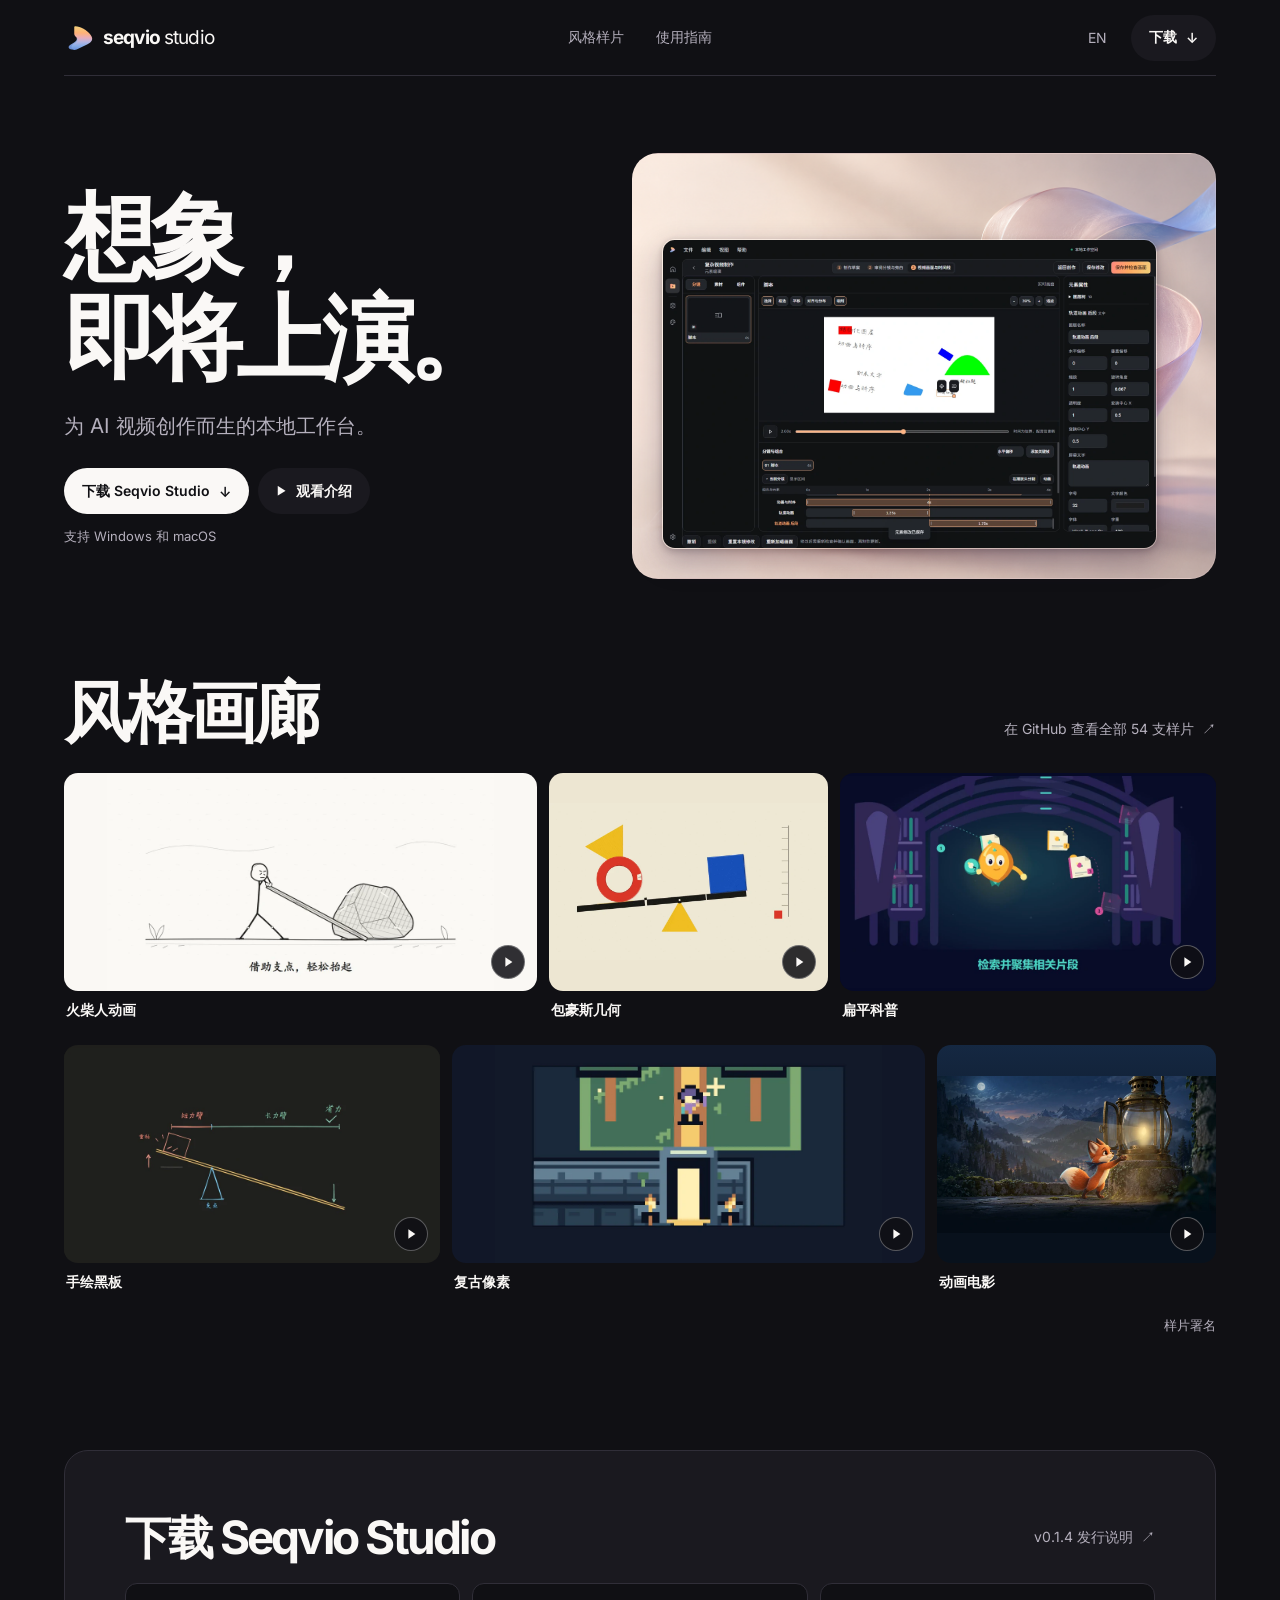
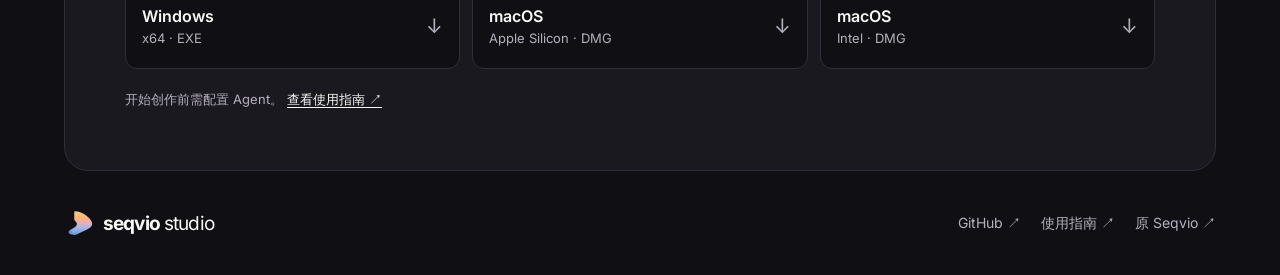
==== commit c3a16f98: "feat: add Windows and Mac installer downloads" ====
--- a/index.html
+++ b/index.html
@@ -32,7 +32,7 @@
       </nav>
       <div class="header-actions">
         <button class="language-toggle" type="button" aria-label="Switch to English" data-track="language_switch">EN</button>
-        <a class="header-download" href="https://github.com/makesynt/seqvio-studio/releases/latest" data-track="nav_download"><span data-zh="下载" data-en="Download">下载</span><span aria-hidden="true">↗</span></a>
+        <a class="header-download" href="#download" data-track="nav_download"><span data-zh="下载" data-en="Download">下载</span><span aria-hidden="true">↓</span></a>
       </div>
     </header>
 
@@ -43,10 +43,10 @@
             <h1 id="hero-title"><span data-zh="想象，" data-en="Vision">想象，</span><span data-zh="即将上演。" data-en="Poised for its premiere.">即将上演。</span></h1>
             <p class="hero-subtitle" data-zh="为 AI 视频创作而生的本地工作台。" data-en="A local workspace for AI video creation.">为 AI 视频创作而生的本地工作台。</p>
             <div class="hero-actions">
-              <a class="button button-dark" href="https://github.com/makesynt/seqvio-studio/releases/latest" data-track="hero_download"><span data-zh="获取 Windows 版" data-en="Get it for Windows">获取 Windows 版</span><span aria-hidden="true">↗</span></a>
+              <a class="button button-dark" href="#download" data-track="hero_download"><span data-zh="下载 Seqvio Studio" data-en="Download Seqvio Studio">下载 Seqvio Studio</span><span aria-hidden="true">↓</span></a>
               <a class="film-link" href="https://youtu.be/PKEJ8uIZQto" target="_blank" rel="noopener noreferrer" data-track="hero_film"><span class="film-play" aria-hidden="true">▶</span><span data-zh="观看介绍" data-en="Watch the film">观看介绍</span></a>
             </div>
-            <p class="hero-note" data-zh="Windows x64 · 需配置 Agent" data-en="Windows x64 · Agent setup required">Windows x64 · 需配置 Agent</p>
+            <p class="hero-note" data-zh="支持 Windows 和 macOS" data-en="Available for Windows and macOS">支持 Windows 和 macOS</p>
           </div>
           <div class="hero-art">
             <img class="hero-workbench" src="assets/studio-workbench.webp" width="1440" height="900"
@@ -142,13 +142,24 @@
       </section>
 
       <section class="closing" id="download" aria-labelledby="closing-title">
-        <div>
-          <h2 id="closing-title" data-zh="下一幕，由你创作。" data-en="Make the next scene.">下一幕，由你创作。</h2>
+        <div class="closing-heading">
+          <h2 id="closing-title" data-zh="下载 Seqvio Studio" data-en="Download Seqvio Studio">下载 Seqvio Studio</h2>
+          <a class="subtle-link" href="https://github.com/makesynt/seqvio-studio/releases/tag/v0.1.4" data-track="download_release"><span data-zh="v0.1.4 发行说明" data-en="v0.1.4 release notes">v0.1.4 发行说明</span><span aria-hidden="true">↗</span></a>
         </div>
-        <div class="closing-action">
-          <a class="button button-dark" href="https://github.com/makesynt/seqvio-studio/releases/latest" data-track="closing_download"><span data-zh="获取 Windows 版" data-en="Get it for Windows">获取 Windows 版</span><span aria-hidden="true">↗</span></a>
-          <p data-zh="Windows x64 · 需配置 Agent" data-en="Windows x64 · Agent setup required">Windows x64 · 需配置 Agent</p>
-        </div>
+        <ul class="download-options">
+          <li><a class="download-option" href="https://github.com/makesynt/seqvio-studio/releases/download/v0.1.4/Seqvio-Studio-0.1.4-win-x64-Setup.exe" data-track="download_windows_x64">
+            <span><strong>Windows</strong><small>x64 · EXE</small></span><span class="download-arrow" aria-hidden="true">↓</span>
+          </a></li>
+          <li><a class="download-option" href="https://github.com/makesynt/seqvio-studio/releases/download/v0.1.4/Seqvio-Studio-0.1.4-mac-arm64.dmg" data-track="download_mac_arm64">
+            <span><strong>macOS</strong><small>Apple Silicon · DMG</small></span><span class="download-arrow" aria-hidden="true">↓</span>
+          </a></li>
+          <li><a class="download-option" href="https://github.com/makesynt/seqvio-studio/releases/download/v0.1.4/Seqvio-Studio-0.1.4-mac-x64.dmg" data-track="download_mac_x64">
+            <span><strong>macOS</strong><small>Intel · DMG</small></span><span class="download-arrow" aria-hidden="true">↓</span>
+          </a></li>
+        </ul>
+        <p class="download-help"><span data-zh="开始创作前需配置 Agent。" data-en="Set up an agent before creating.">开始创作前需配置 Agent。</span>
+          <a href="https://github.com/makesynt/seqvio-studio/blob/main/docs/USAGE.zh-CN.md" data-zh-href="https://github.com/makesynt/seqvio-studio/blob/main/docs/USAGE.zh-CN.md" data-en-href="https://github.com/makesynt/seqvio-studio/blob/main/docs/USAGE.en.md" data-track="download_guide" data-zh="查看使用指南 ↗" data-en="Read the setup guide ↗">查看使用指南 ↗</a>
+        </p>
       </section>
     </main>
 
--- a/styles.css
+++ b/styles.css
@@ -349,18 +349,52 @@
 .dialog-links a { display: inline-flex; align-items: center; min-height: 44px; }
 
 .closing {
-  display: flex;
-  justify-content: space-between;
-  align-items: center;
-  gap: 26px;
+  display: grid;
+  gap: 20px;
   padding: clamp(28px, 5vw, 60px);
   border: 1px solid var(--line);
   border-radius: 24px;
   background: var(--panel);
 }
 
-.closing h2 { font-size: clamp(32px, 4.5vw, 59px); }
-.closing-action p { margin: 9px 0 0; font-size: 13px; color: var(--muted); }
+.closing-heading {
+  display: flex;
+  justify-content: space-between;
+  align-items: center;
+  flex-wrap: wrap;
+  gap: 4px 20px;
+}
+
+.closing h2 { font-size: clamp(27px, 3.8vw, 46px); }
+
+.download-options {
+  display: grid;
+  grid-template-columns: repeat(3, minmax(0, 1fr));
+  gap: 12px;
+  margin: 0;
+  padding: 0;
+  list-style: none;
+}
+
+.download-option {
+  display: flex;
+  align-items: center;
+  justify-content: space-between;
+  gap: 12px;
+  min-height: 86px;
+  padding: 16px;
+  border: 1px solid var(--line);
+  border-radius: 12px;
+  background: var(--canvas);
+}
+
+.download-option:hover { border-color: var(--muted); }
+.download-option strong, .download-option small { display: block; }
+.download-option strong { font-weight: 600; }
+.download-option small { margin-top: 4px; color: var(--muted); font-size: 13px; }
+.download-arrow { font-size: 20px; color: var(--muted); }
+.download-help { margin: 0; color: var(--muted); font-size: 13px; line-height: 1.6; }
+.download-help a { color: var(--ink); text-decoration: underline; text-underline-offset: 3px; }
 
 .site-footer {
   display: flex;
@@ -393,7 +427,11 @@
   .hero-art { border-radius: 17px; }
   .section-heading { margin-bottom: 14px; align-items: center; }
   .closing { border-radius: 16px; }
-  .closing { align-items: flex-start; flex-direction: column; }
+}
+
+@media (max-width: 580px) {
+  .download-options { grid-template-columns: 1fr; gap: 8px; }
+  .download-option { min-height: 68px; padding-block: 12px; }
 }
 
 @media (max-width: 370px) {
